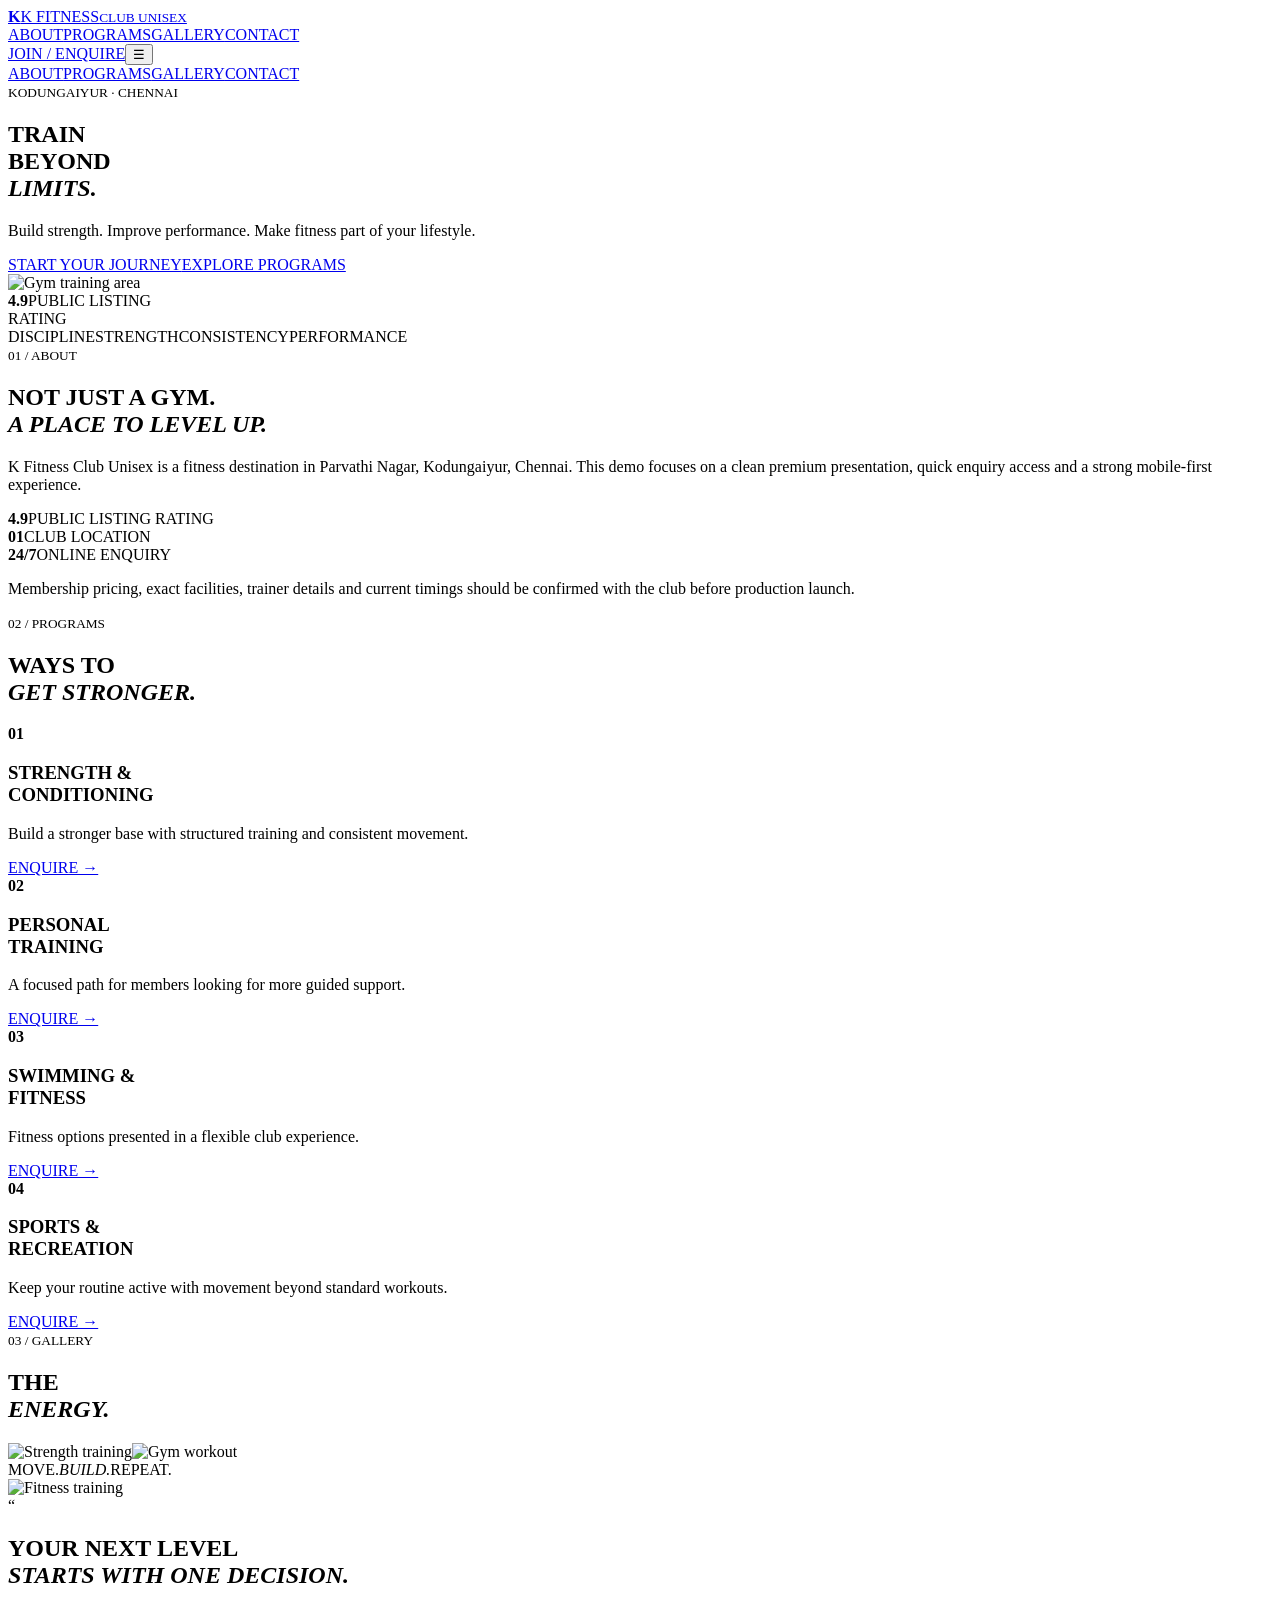
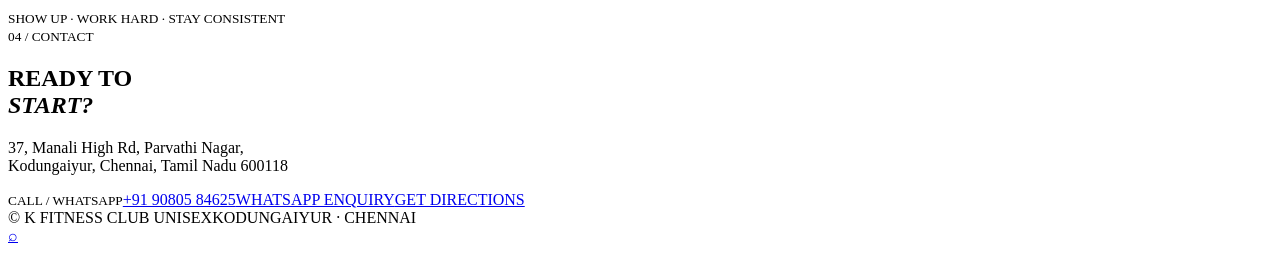
==== index.html @ fd94edb4 "Add K Fitness Club website homepage" ====
<!doctype html>
<html lang="en"><head>
<meta charset="utf-8"><meta name="viewport" content="width=device-width,initial-scale=1">
<meta name="description" content="K Fitness Club Unisex — premium fitness club in Kodungaiyur, Chennai">
<title>K Fitness Club Unisex | Kodungaiyur</title>
<link rel="preconnect" href="https://fonts.googleapis.com"><link rel="preconnect" href="https://fonts.gstatic.com" crossorigin>
<link href="https://fonts.googleapis.com/css2?family=Bebas+Neue&family=Inter:wght@400;500;600;700;800&display=swap" rel="stylesheet">
<link rel="stylesheet" href="styles.css"></head><body>
<header class="nav"><a class="brand" href="#home"><b>K</b><span>K FITNESS<small>CLUB UNISEX</small></span></a><nav><a href="#about">ABOUT</a><a href="#programs">PROGRAMS</a><a href="#gallery">GALLERY</a><a href="#contact">CONTACT</a></nav><a class="navcta" href="https://wa.me/919080584625?text=Hi%20K%20Fitness%20Club%2C%20I%27d%20like%20to%20know%20more.">JOIN / ENQUIRE</a><button class="menu" aria-label="Open menu">☰</button></header>
<div class="mobile"><a href="#about">ABOUT</a><a href="#programs">PROGRAMS</a><a href="#gallery">GALLERY</a><a href="#contact">CONTACT</a></div>
<main id="home"><section class="hero"><div class="copy"><small>KODUNGAIYUR · CHENNAI</small><h1>TRAIN<br>BEYOND<br><em>LIMITS.</em></h1><p>Build strength. Improve performance. Make fitness part of your lifestyle.</p><div class="actions"><a class="primary" href="https://wa.me/919080584625?text=Hi%20K%20Fitness%20Club%2C%20I%27d%20like%20to%20know%20more.">START YOUR JOURNEY</a><a class="outline" href="#programs">EXPLORE PROGRAMS</a></div></div><div class="heroimg"><img src="https://images.unsplash.com/photo-1534438327276-14e5300c3a48?auto=format&fit=crop&w=1200&q=85" alt="Gym training area"><div class="rating"><b>4.9</b><span>PUBLIC LISTING<br>RATING</span></div></div></section>
<div class="ticker"><span>DISCIPLINE</span><span>STRENGTH</span><span>CONSISTENCY</span><span>PERFORMANCE</span></div>
<section class="section about" id="about"><div><small>01 / ABOUT</small><h2>NOT JUST A GYM.<br><em>A PLACE TO LEVEL UP.</em></h2></div><div><p class="lead">K Fitness Club Unisex is a fitness destination in Parvathi Nagar, Kodungaiyur, Chennai. This demo focuses on a clean premium presentation, quick enquiry access and a strong mobile-first experience.</p><div class="stats"><div><b>4.9</b><span>PUBLIC LISTING RATING</span></div><div><b>01</b><span>CLUB LOCATION</span></div><div><b>24/7</b><span>ONLINE ENQUIRY</span></div></div><p class="note">Membership pricing, exact facilities, trainer details and current timings should be confirmed with the club before production launch.</p></div></section>
<section class="section dark" id="programs"><div class="top"><div><small>02 / PROGRAMS</small></div><h2>WAYS TO<br><em>GET STRONGER.</em></h2></div><div class="grid"><article><b>01</b><h3>STRENGTH &<br>CONDITIONING</h3><p>Build a stronger base with structured training and consistent movement.</p><a href="https://wa.me/919080584625?text=Hi%20K%20Fitness%20Club%2C%20I%27d%20like%20to%20know%20more.">ENQUIRE →</a></article><article><b>02</b><h3>PERSONAL<br>TRAINING</h3><p>A focused path for members looking for more guided support.</p><a href="https://wa.me/919080584625?text=Hi%20K%20Fitness%20Club%2C%20I%27d%20like%20to%20know%20more.">ENQUIRE →</a></article><article><b>03</b><h3>SWIMMING &<br>FITNESS</h3><p>Fitness options presented in a flexible club experience.</p><a href="https://wa.me/919080584625?text=Hi%20K%20Fitness%20Club%2C%20I%27d%20like%20to%20know%20more.">ENQUIRE →</a></article><article><b>04</b><h3>SPORTS &<br>RECREATION</h3><p>Keep your routine active with movement beyond standard workouts.</p><a href="https://wa.me/919080584625?text=Hi%20K%20Fitness%20Club%2C%20I%27d%20like%20to%20know%20more.">ENQUIRE →</a></article></div></section>
<section class="section" id="gallery"><div class="top"><div><small>03 / GALLERY</small></div><h2>THE<br><em>ENERGY.</em></h2></div><div class="gallery"><img class="tall" src="https://images.unsplash.com/photo-1581009146145-b5ef050c2e1e?auto=format&fit=crop&w=900&q=85" alt="Strength training"><img src="https://images.unsplash.com/photo-1538805060514-97d9cc17730c?auto=format&fit=crop&w=800&q=85" alt="Gym workout"><div><span>MOVE.</span><em>BUILD.</em><span>REPEAT.</span></div><img src="https://images.unsplash.com/photo-1583454110551-21f2fa2afe61?auto=format&fit=crop&w=800&q=85" alt="Fitness training"></div></section>
<section class="statement"><span>“</span><h2>YOUR NEXT LEVEL<br><em>STARTS WITH ONE DECISION.</em></h2><small>SHOW UP · WORK HARD · STAY CONSISTENT</small></section>
<section class="section contact" id="contact"><div><small>04 / CONTACT</small><h2>READY TO<br><em>START?</em></h2><p>37, Manali High Rd, Parvathi Nagar,<br>Kodungaiyur, Chennai, Tamil Nadu 600118</p></div><div class="card"><small>CALL / WHATSAPP</small><a class="phone" href="tel:+919080584625">+91 90805 84625</a><a class="primary" href="https://wa.me/919080584625?text=Hi%20K%20Fitness%20Club%2C%20I%27d%20like%20to%20know%20more.">WHATSAPP ENQUIRY</a><a class="outline" href="https://www.google.com/maps/search/?api=1&query=37%2C%20Manali%20High%20Rd%2C%20Parvathi%20Nagar%2C%20Kodungaiyur%2C%20Chennai%2C%20Tamil%20Nadu%20600118">GET DIRECTIONS</a></div></section></main>
<footer><span>© K FITNESS CLUB UNISEX</span><span>KODUNGAIYUR · CHENNAI</span></footer><a class="wa" href="https://wa.me/919080584625?text=Hi%20K%20Fitness%20Club%2C%20I%27d%20like%20to%20know%20more." aria-label="WhatsApp">⌕</a>
<script src="script.js"></script></body></html>
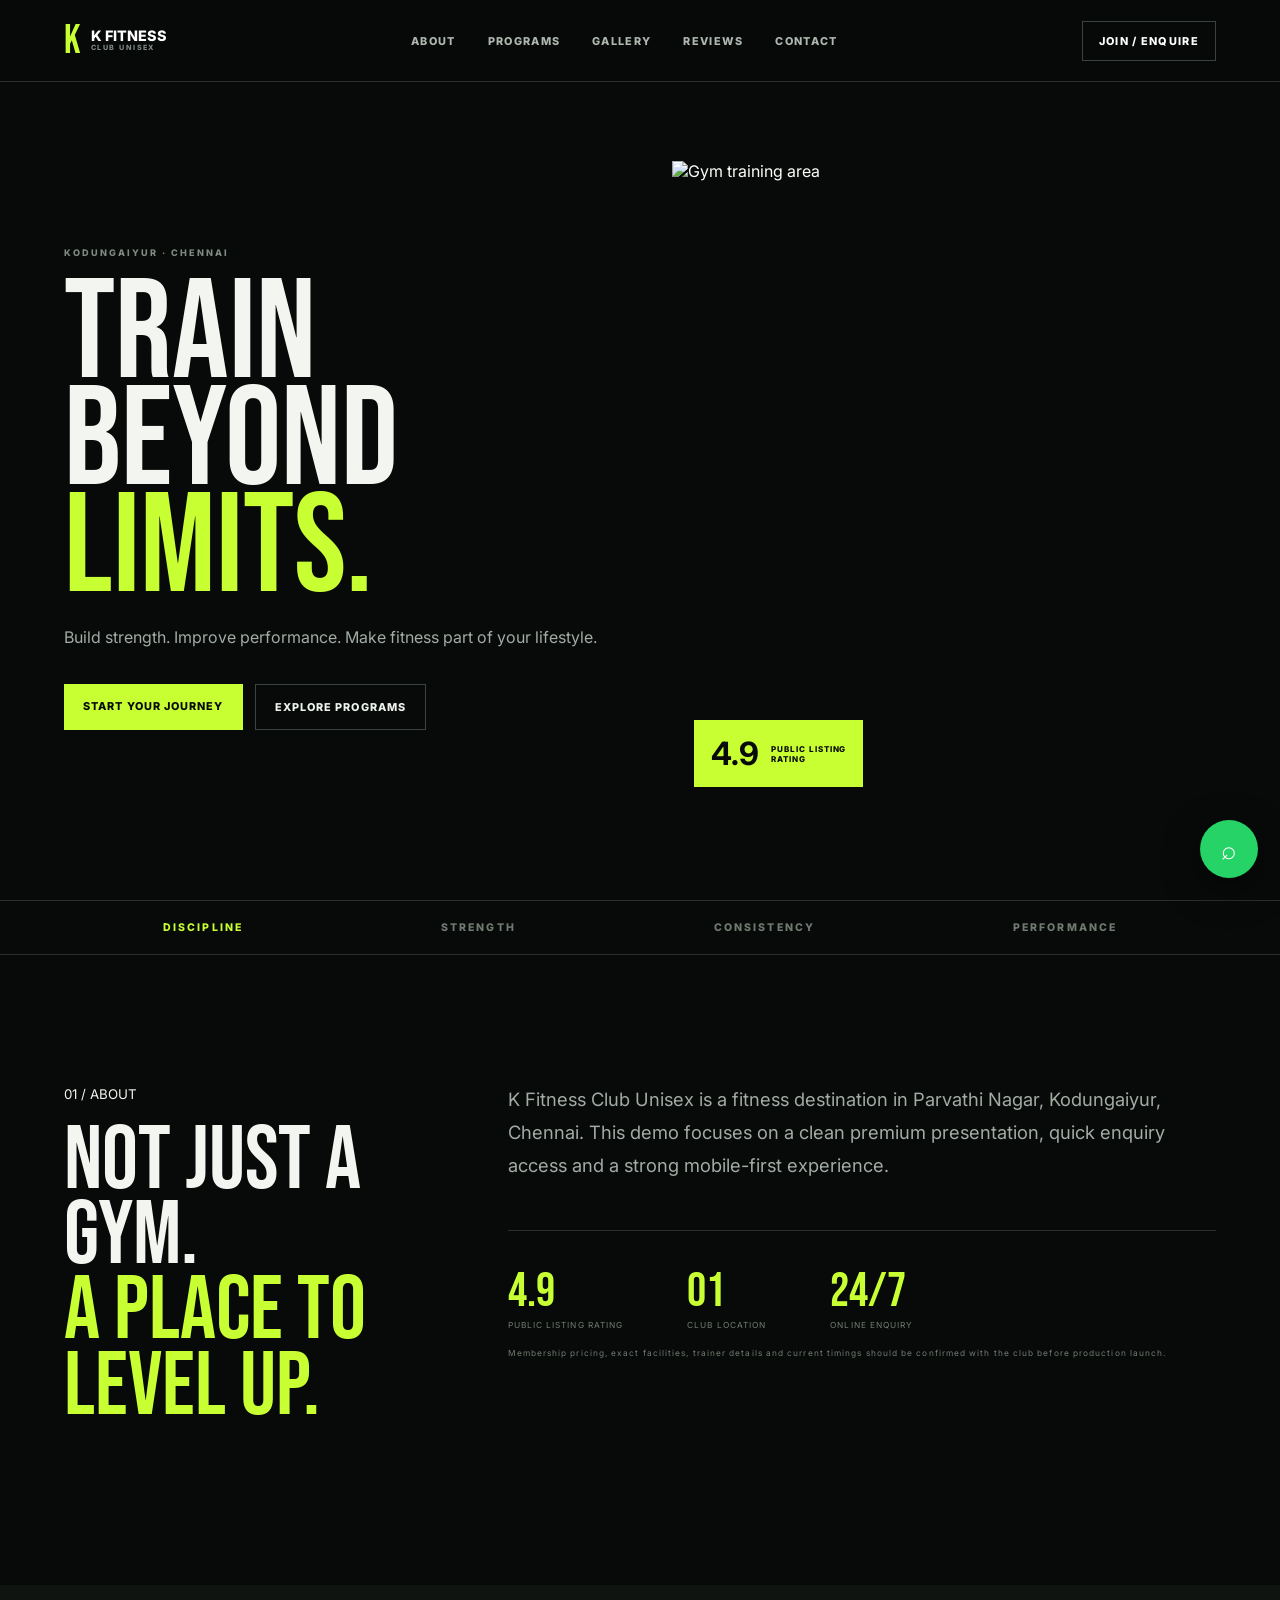
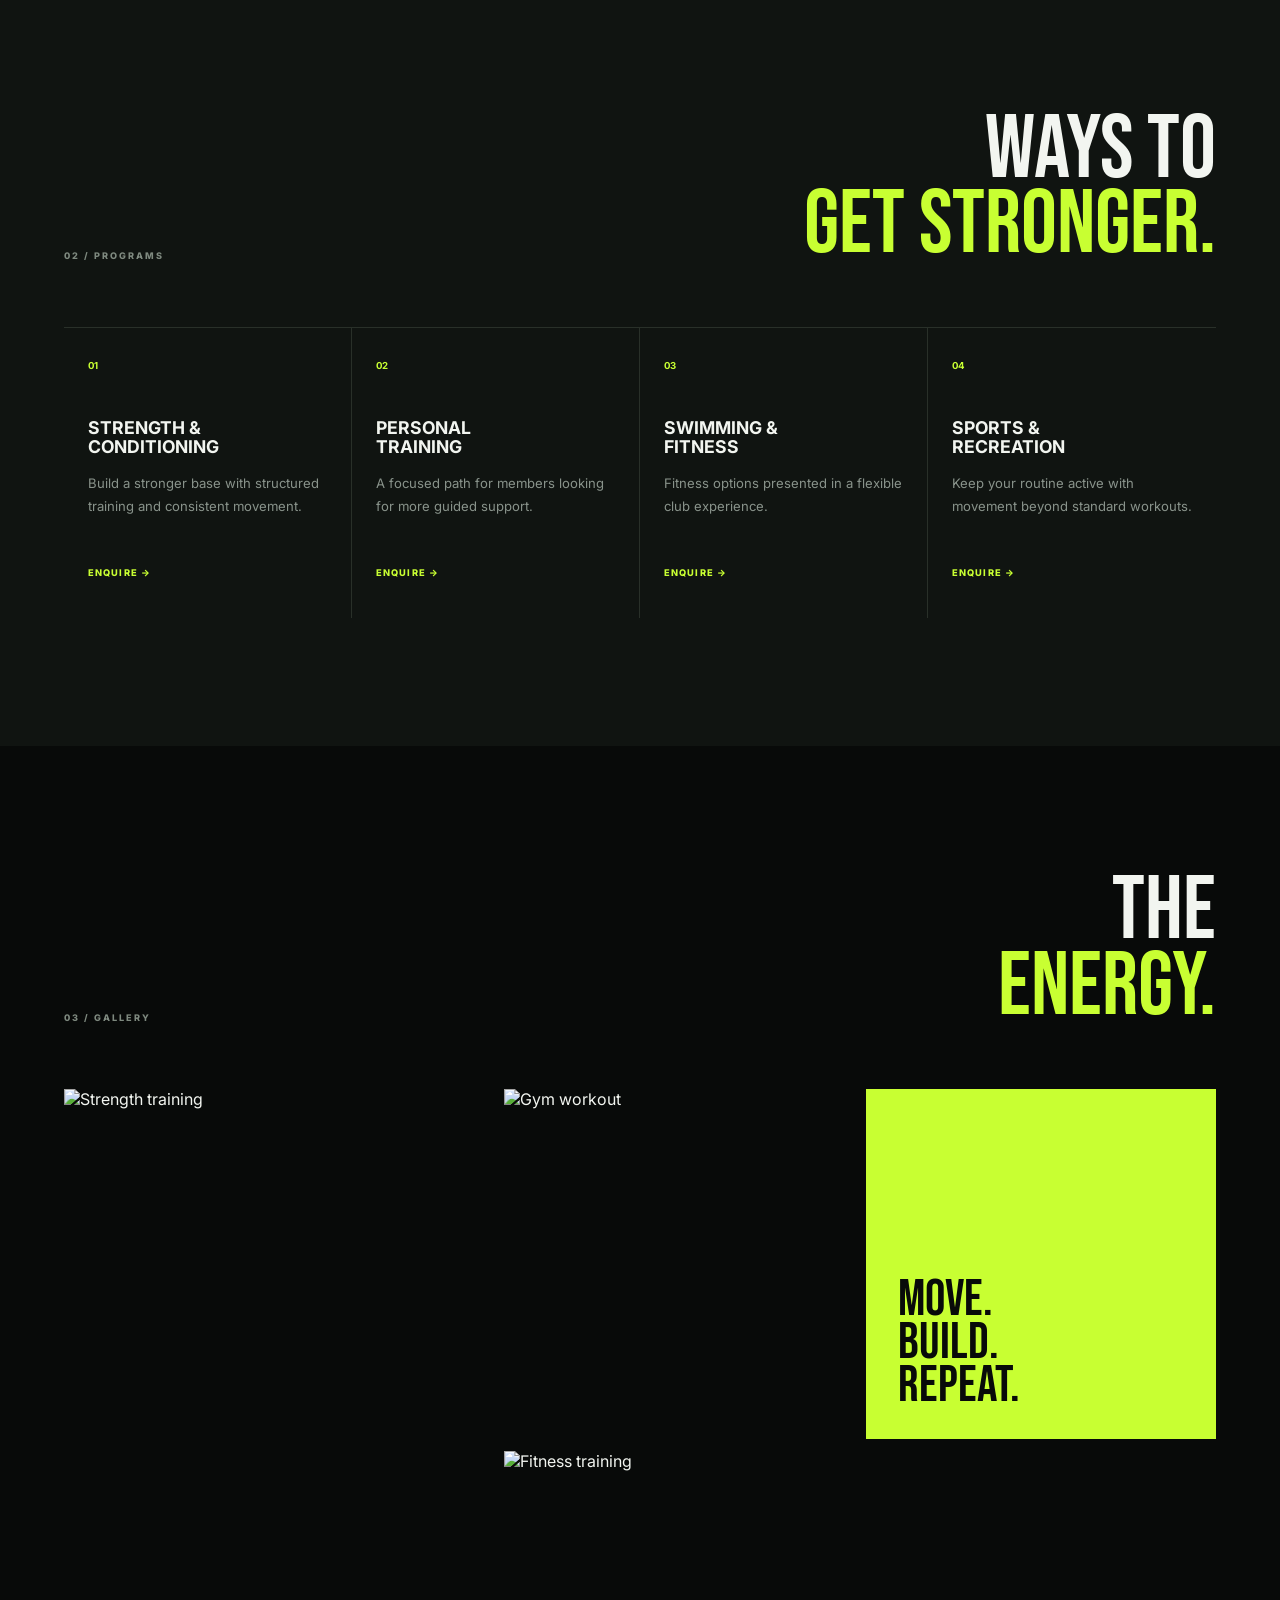
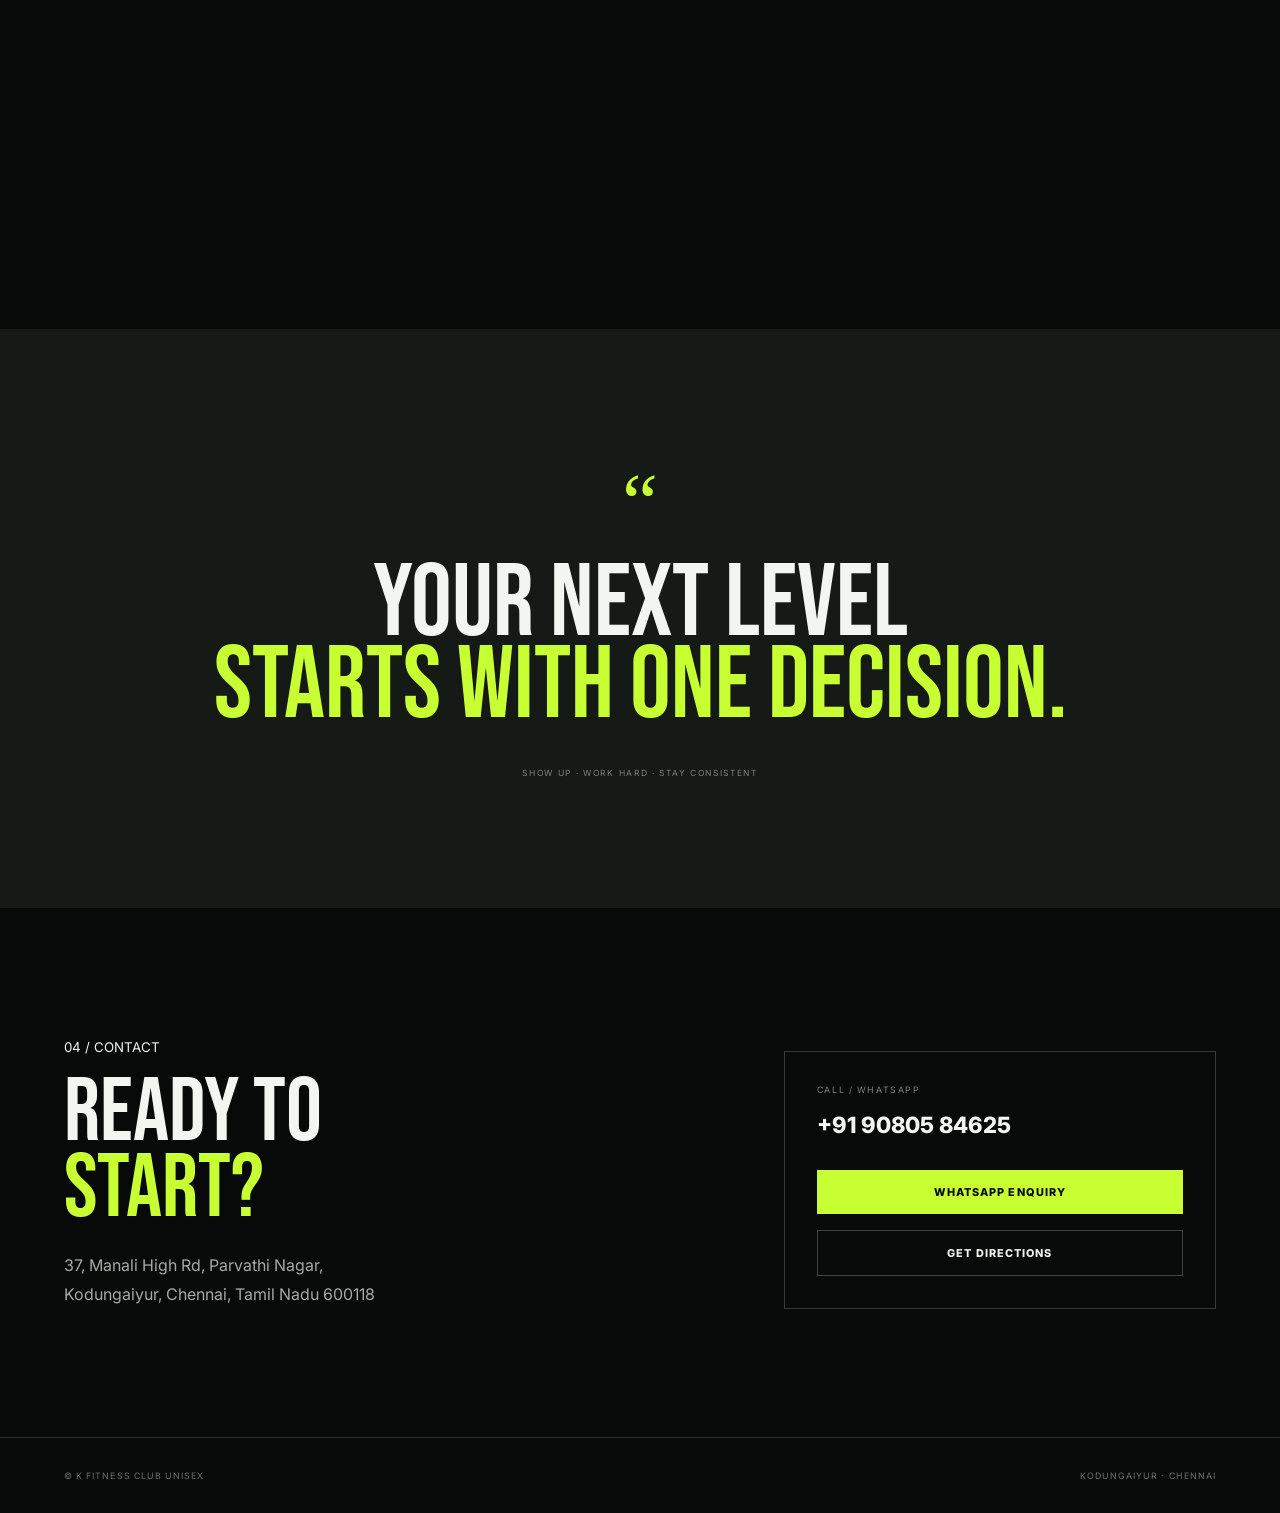
==== commit eebe57c6: "Add reviews navigation and review section hook" ====
--- a/index.html
+++ b/index.html
@@ -6,8 +6,8 @@
 <link rel="preconnect" href="https://fonts.googleapis.com"><link rel="preconnect" href="https://fonts.gstatic.com" crossorigin>
 <link href="https://fonts.googleapis.com/css2?family=Bebas+Neue&family=Inter:wght@400;500;600;700;800&display=swap" rel="stylesheet">
 <link rel="stylesheet" href="styles.css"></head><body>
-<header class="nav"><a class="brand" href="#home"><b>K</b><span>K FITNESS<small>CLUB UNISEX</small></span></a><nav><a href="#about">ABOUT</a><a href="#programs">PROGRAMS</a><a href="#gallery">GALLERY</a><a href="#contact">CONTACT</a></nav><a class="navcta" href="https://wa.me/919080584625?text=Hi%20K%20Fitness%20Club%2C%20I%27d%20like%20to%20know%20more.">JOIN / ENQUIRE</a><button class="menu" aria-label="Open menu">☰</button></header>
-<div class="mobile"><a href="#about">ABOUT</a><a href="#programs">PROGRAMS</a><a href="#gallery">GALLERY</a><a href="#contact">CONTACT</a></div>
+<header class="nav"><a class="brand" href="#home"><b>K</b><span>K FITNESS<small>CLUB UNISEX</small></span></a><nav><a href="#about">ABOUT</a><a href="#programs">PROGRAMS</a><a href="#gallery">GALLERY</a><a href="#reviews">REVIEWS</a><a href="#contact">CONTACT</a></nav><a class="navcta" href="https://wa.me/919080584625?text=Hi%20K%20Fitness%20Club%2C%20I%27d%20like%20to%20know%20more.">JOIN / ENQUIRE</a><button class="menu" aria-label="Open menu">☰</button></header>
+<div class="mobile"><a href="#about">ABOUT</a><a href="#programs">PROGRAMS</a><a href="#gallery">GALLERY</a><a href="#reviews">REVIEWS</a><a href="#contact">CONTACT</a></div>
 <main id="home"><section class="hero"><div class="copy"><small>KODUNGAIYUR · CHENNAI</small><h1>TRAIN<br>BEYOND<br><em>LIMITS.</em></h1><p>Build strength. Improve performance. Make fitness part of your lifestyle.</p><div class="actions"><a class="primary" href="https://wa.me/919080584625?text=Hi%20K%20Fitness%20Club%2C%20I%27d%20like%20to%20know%20more.">START YOUR JOURNEY</a><a class="outline" href="#programs">EXPLORE PROGRAMS</a></div></div><div class="heroimg"><img src="https://images.unsplash.com/photo-1534438327276-14e5300c3a48?auto=format&fit=crop&w=1200&q=85" alt="Gym training area"><div class="rating"><b>4.9</b><span>PUBLIC LISTING<br>RATING</span></div></div></section>
 <div class="ticker"><span>DISCIPLINE</span><span>STRENGTH</span><span>CONSISTENCY</span><span>PERFORMANCE</span></div>
 <section class="section about" id="about"><div><small>01 / ABOUT</small><h2>NOT JUST A GYM.<br><em>A PLACE TO LEVEL UP.</em></h2></div><div><p class="lead">K Fitness Club Unisex is a fitness destination in Parvathi Nagar, Kodungaiyur, Chennai. This demo focuses on a clean premium presentation, quick enquiry access and a strong mobile-first experience.</p><div class="stats"><div><b>4.9</b><span>PUBLIC LISTING RATING</span></div><div><b>01</b><span>CLUB LOCATION</span></div><div><b>24/7</b><span>ONLINE ENQUIRY</span></div></div><p class="note">Membership pricing, exact facilities, trainer details and current timings should be confirmed with the club before production launch.</p></div></section>
--- a/styles.css
+++ b/styles.css
@@ -0,0 +1 @@
+*{box-sizing:border-box;margin:0;padding:0}html{scroll-behavior:smooth}body{background:#080a09;color:#f2f5f0;font-family:Inter,sans-serif;overflow-x:hidden}.nav{height:82px;padding:0 5vw;display:flex;align-items:center;justify-content:space-between;border-bottom:1px solid #293029;position:fixed;inset:0 0 auto;z-index:10;background:#080a09dd;backdrop-filter:blur(18px)}.brand{display:flex;gap:10px;align-items:center;text-decoration:none;color:#fff;font-weight:800}.brand b{font:2.5rem/1 'Bebas Neue';color:#c8ff32}.brand span{font-size:.9rem;line-height:.8}.brand small{display:block;font-size:.45rem;letter-spacing:.2em;color:#7e887f;margin-top:4px}.nav nav{display:flex;gap:2rem}.nav nav a,.navcta{font-size:.68rem;font-weight:800;letter-spacing:.12em;text-decoration:none;color:#aeb7af}.nav nav a:hover{color:#c8ff32}.navcta{border:1px solid #3a433b;padding:12px 16px;color:#fff}.menu{display:none;background:none;border:0;color:#fff;font-size:1.5rem}.hero{min-height:100vh;padding:140px 5vw 70px;display:grid;grid-template-columns:1fr 1fr;gap:5vw;align-items:center}.copy small,.section>small,.top small{font-size:.57rem;letter-spacing:.22em;color:#7e897f;font-weight:800}.copy h1{font:clamp(5.5rem,11vw,11rem)/.76 'Bebas Neue';margin:1.3rem 0}.copy em,h2 em,.gallery em,.statement em{color:#c8ff32;font-style:normal}.copy p,.lead,.contact p{color:#a2aba4;line-height:1.8}.actions{display:flex;gap:12px;margin-top:2rem;flex-wrap:wrap}.primary,.outline{display:inline-flex;justify-content:center;padding:15px 19px;text-decoration:none;font-size:.68rem;font-weight:800;letter-spacing:.1em}.primary{background:#c8ff32;color:#080a09}.outline{border:1px solid #3b443d;color:#eef2ed}.heroimg{height:72vh;min-height:500px;position:relative;overflow:hidden}.heroimg img{width:100%;height:100%;object-fit:cover;filter:contrast(1.08) saturate(.75)}.rating{position:absolute;left:22px;bottom:22px;background:#c8ff32;color:#080a09;padding:14px 17px;display:flex;gap:12px;align-items:center}.rating b{font-size:2rem}.rating span{font-size:.5rem;font-weight:800;letter-spacing:.12em}.ticker{padding:20px 5vw;border-block:1px solid #293029;display:flex;justify-content:space-around;color:#707a71;font-size:.66rem;font-weight:800;letter-spacing:.2em}.ticker span:first-child{color:#c8ff32}.section{padding:10vw 5vw}.about{display:grid;grid-template-columns:.65fr 1.35fr;gap:8vw}.about h2,.top h2,.contact h2{font:clamp(4rem,7vw,7.5rem)/.84 'Bebas Neue';margin:1.3rem 0 2rem}.lead{font-size:1.15rem;max-width:760px}.stats{display:flex;gap:5vw;border-top:1px solid #293029;margin-top:3rem;padding-top:2rem}.stats div{display:flex;flex-direction:column}.stats b{font:3rem 'Bebas Neue';color:#c8ff32}.stats span,.note{font-size:.52rem;letter-spacing:.13em;color:#727c73}.note{line-height:1.7;margin-top:1rem}.dark{background:#101411}.top{display:flex;justify-content:space-between;align-items:end;margin-bottom:4rem}.top h2{text-align:right;margin:0}.grid{display:grid;grid-template-columns:repeat(4,1fr);border-top:1px solid #293029}.grid article{padding:2rem 1.5rem 2.5rem;border-right:1px solid #293029;min-height:290px;display:flex;flex-direction:column}.grid article:last-child{border:0}.grid article>b{color:#c8ff32;font-size:.6rem}.grid h3{font-size:1.1rem;line-height:1.05;margin:3rem 0 1rem}.grid p{font-size:.82rem;line-height:1.7;color:#89938b}.grid a{margin-top:auto;color:#c8ff32;text-decoration:none;font-size:.58rem;font-weight:800;letter-spacing:.12em}.gallery{margin-top:2.5rem;display:grid;grid-template-columns:1.1fr .9fr .9fr;gap:12px}.gallery img{width:100%;height:350px;object-fit:cover}.gallery .tall{height:550px;grid-row:span 2}.gallery div{background:#c8ff32;color:#080a09;min-height:188px;padding:2rem;font:3.2rem/.84 'Bebas Neue';display:flex;flex-direction:column;justify-content:end}.gallery div em{color:#080a09}.statement{padding:10vw 5vw;background:#151a16;text-align:center}.statement>span{font:5rem Georgia;color:#c8ff32}.statement h2{font:clamp(4rem,8vw,8rem)/.8 'Bebas Neue';margin:1rem 0 2rem}.statement small{font-size:.53rem;letter-spacing:.2em;color:#7a847b}.contact{display:grid;grid-template-columns:1fr .7fr;gap:8vw;align-items:end}.contact h2{margin:1.3rem 0 1.5rem}.card{border:1px solid #333b34;padding:2rem;display:flex;flex-direction:column;gap:1rem}.card small{font-size:.55rem;letter-spacing:.18em;color:#7b867d}.phone{font-size:1.4rem;font-weight:800;text-decoration:none;color:#f2f5f0}.card .primary{margin-top:1rem}.card a{width:100%}footer{border-top:1px solid #293029;padding:2rem 5vw;display:flex;justify-content:space-between;align-items:center;color:#69736a;font-size:.55rem;letter-spacing:.12em}.wa{position:fixed;right:22px;bottom:22px;width:58px;height:58px;border-radius:50%;display:grid;place-items:center;background:#25d366;color:#fff;text-decoration:none;font-size:1.6rem;z-index:20;box-shadow:0 12px 35px #0008}.mobile{display:none}@media(max-width:900px){.nav nav,.navcta{display:none}.menu{display:block}.hero{grid-template-columns:1fr;padding-top:125px}.heroimg{height:55vh}.about,.contact{grid-template-columns:1fr;gap:3rem}.grid{grid-template-columns:1fr 1fr}.grid article{border-bottom:1px solid #293029}.gallery{grid-template-columns:1fr 1fr}.gallery .tall{height:350px;grid-row:auto}.gallery div{grid-column:span 2}.mobile{position:fixed;inset:82px 0 0;background:#080a09;z-index:9;padding:35px 5vw;display:flex;flex-direction:column;gap:1.5rem;transform:translateX(100%);transition:.3s}.mobile.open{transform:none}.mobile a{font:3.5rem 'Bebas Neue';text-decoration:none;color:#fff}}@media(max-width:560px){.nav{height:72px}.hero{padding:105px 5vw 65px;display:block}.copy h1{font-size:5.5rem}.heroimg{margin-top:2.5rem;height:58vh}.actions a{width:100%}.ticker{justify-content:flex-start;gap:15px;overflow:hidden;white-space:nowrap}.ticker span:nth-of-type(n+3){display:none}.section{padding:18vw 5vw}.about h2,.top h2,.contact h2{font-size:4.2rem}.top{display:block}.top h2{text-align:left;margin-top:1rem}.stats{gap:1.5rem}.stats b{font-size:2.4rem}.grid{grid-template-columns:1fr}.grid article{border-right:0}.gallery{grid-template-columns:1fr}.gallery img,.gallery .tall{height:320px}.gallery div{grid-column:auto;min-height:220px}.statement h2{font-size:4.5rem}footer{flex-direction:column;gap:1rem;align-items:flex-start}.wa{right:16px;bottom:16px;width:54px;height:54px}}
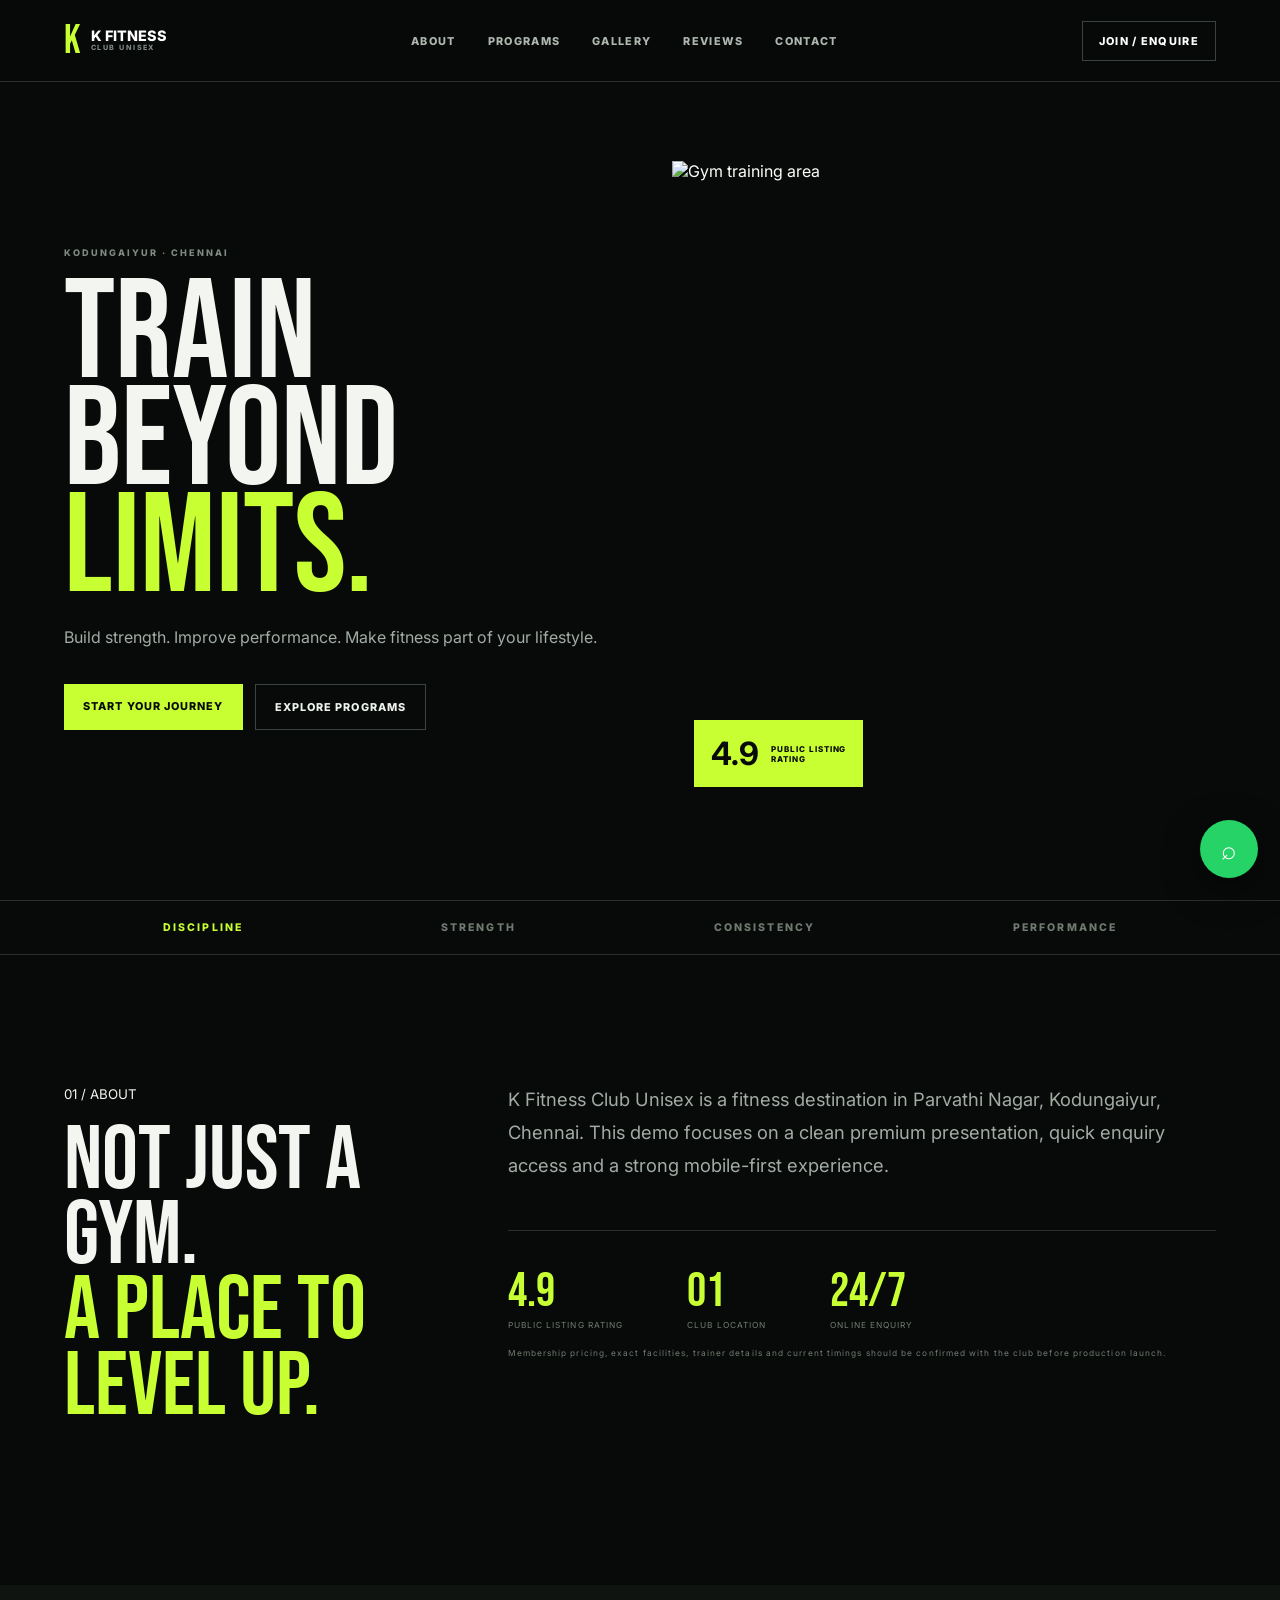
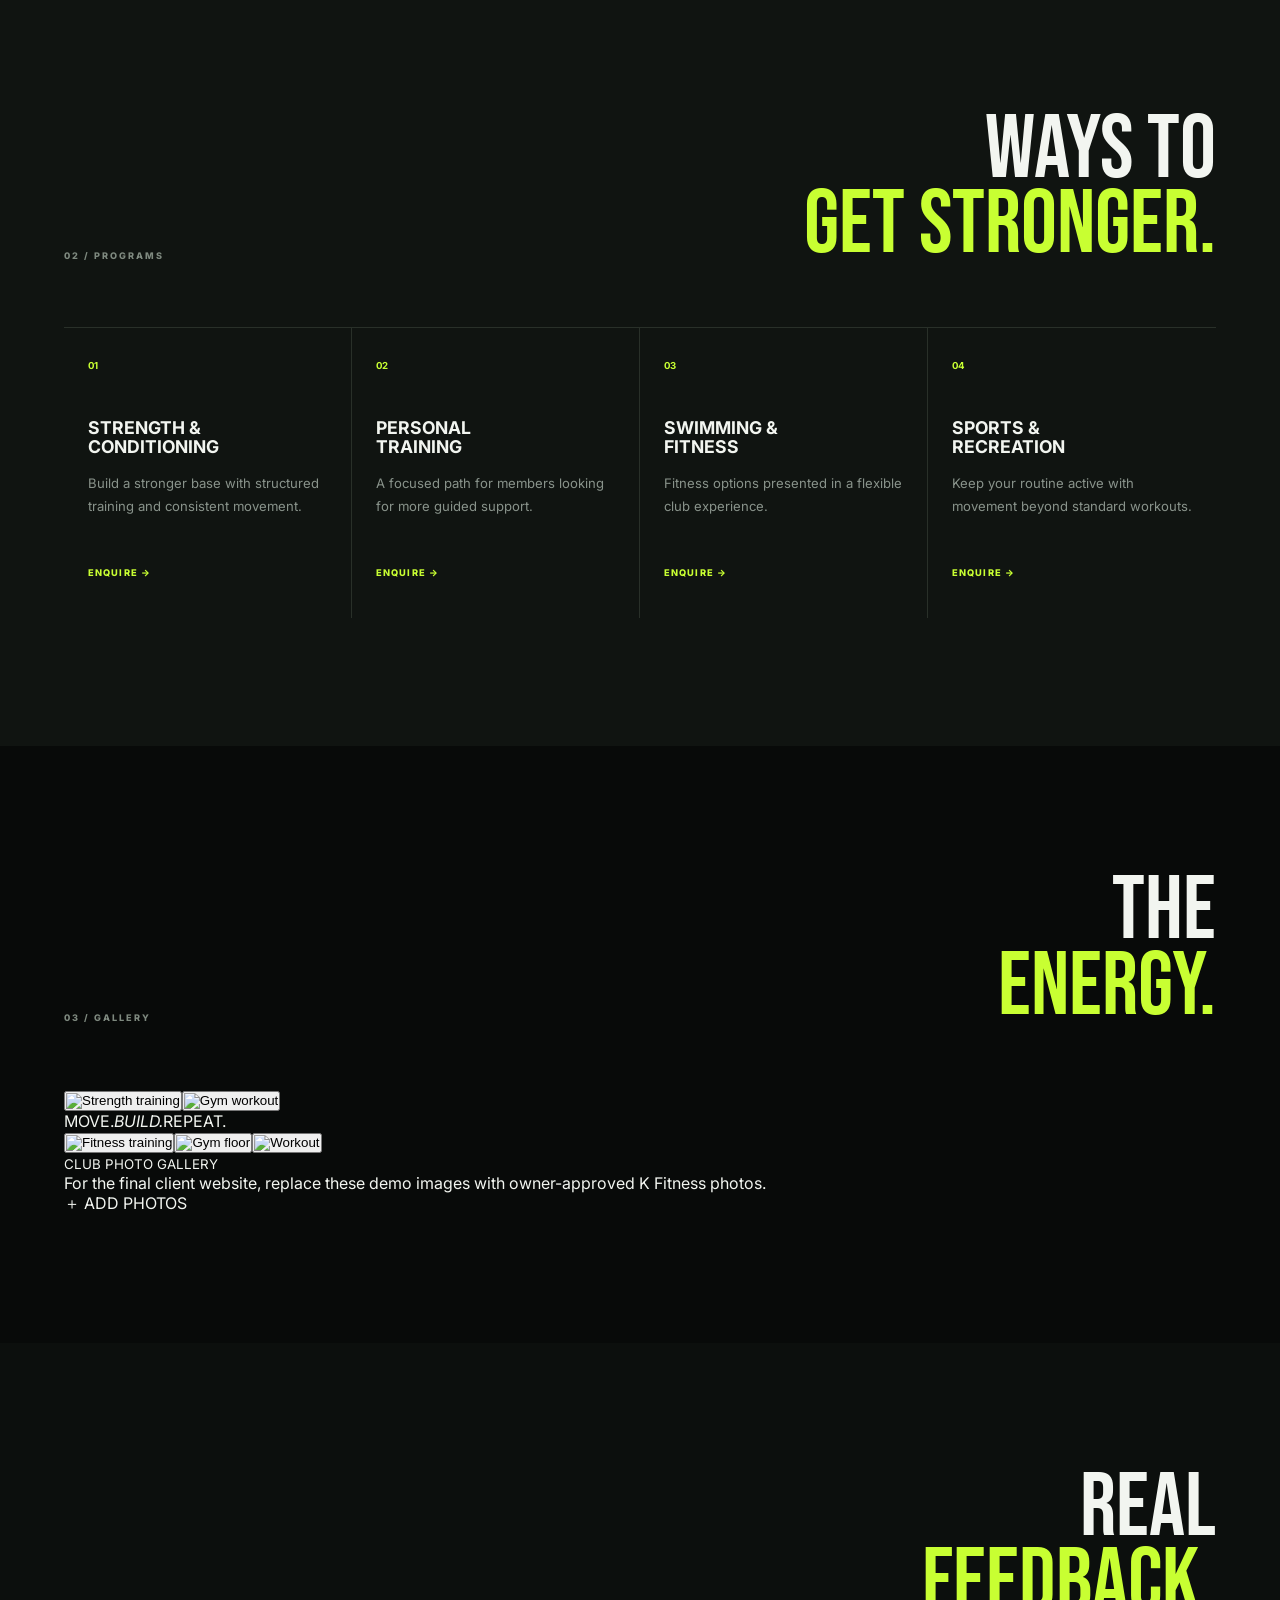
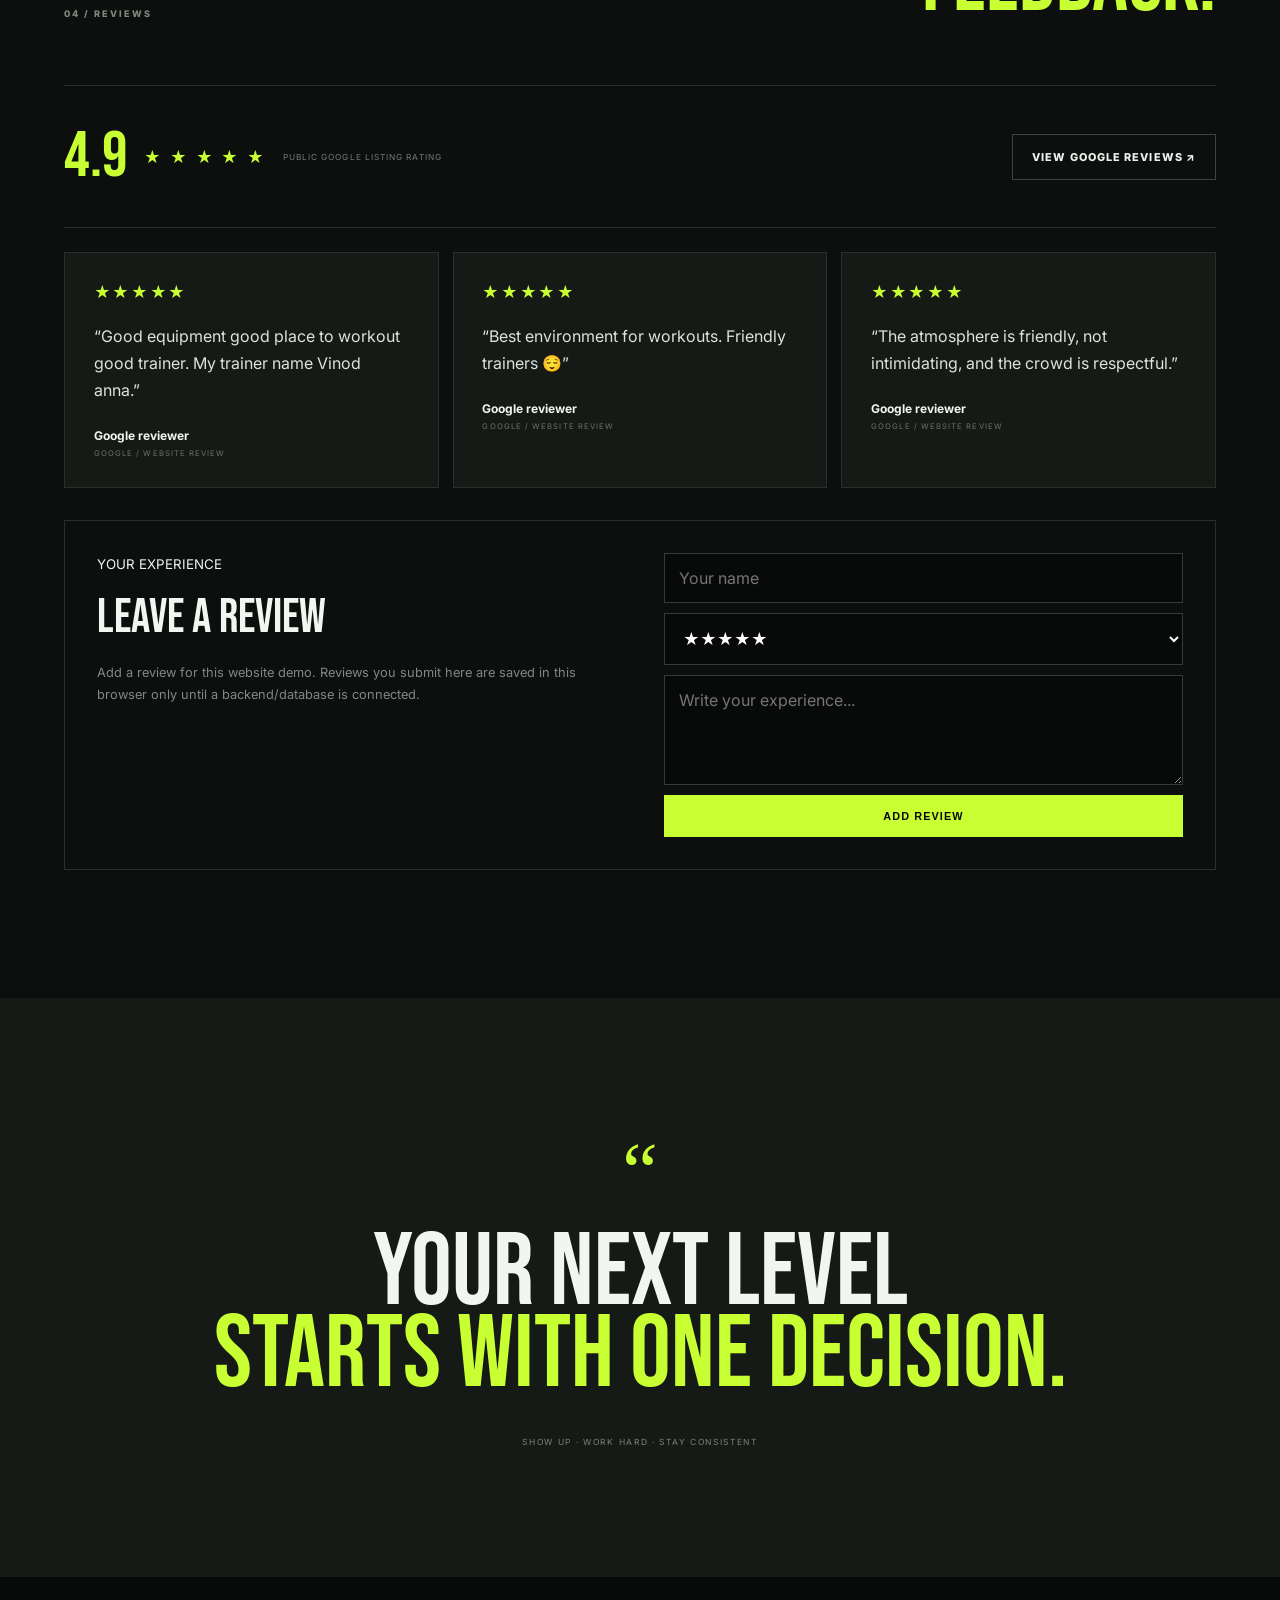
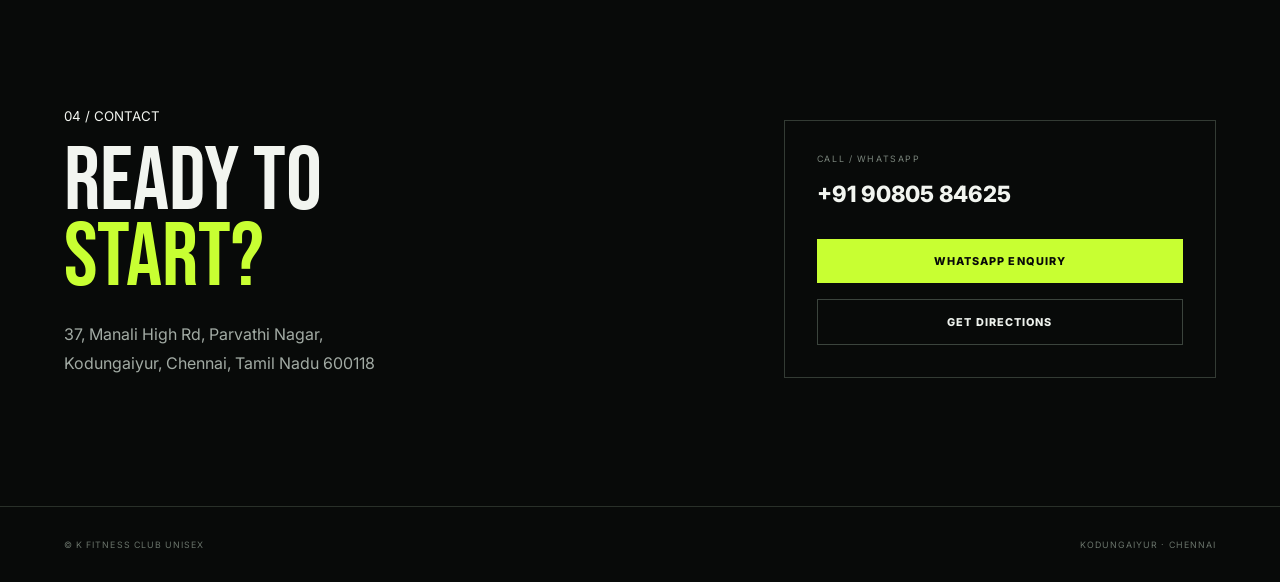
==== commit fd2b7d32: "Upgrade gallery with lightbox and photo upload area" ====
--- a/index.html
+++ b/index.html
@@ -12,7 +12,7 @@
 <div class="ticker"><span>DISCIPLINE</span><span>STRENGTH</span><span>CONSISTENCY</span><span>PERFORMANCE</span></div>
 <section class="section about" id="about"><div><small>01 / ABOUT</small><h2>NOT JUST A GYM.<br><em>A PLACE TO LEVEL UP.</em></h2></div><div><p class="lead">K Fitness Club Unisex is a fitness destination in Parvathi Nagar, Kodungaiyur, Chennai. This demo focuses on a clean premium presentation, quick enquiry access and a strong mobile-first experience.</p><div class="stats"><div><b>4.9</b><span>PUBLIC LISTING RATING</span></div><div><b>01</b><span>CLUB LOCATION</span></div><div><b>24/7</b><span>ONLINE ENQUIRY</span></div></div><p class="note">Membership pricing, exact facilities, trainer details and current timings should be confirmed with the club before production launch.</p></div></section>
 <section class="section dark" id="programs"><div class="top"><div><small>02 / PROGRAMS</small></div><h2>WAYS TO<br><em>GET STRONGER.</em></h2></div><div class="grid"><article><b>01</b><h3>STRENGTH &<br>CONDITIONING</h3><p>Build a stronger base with structured training and consistent movement.</p><a href="https://wa.me/919080584625?text=Hi%20K%20Fitness%20Club%2C%20I%27d%20like%20to%20know%20more.">ENQUIRE →</a></article><article><b>02</b><h3>PERSONAL<br>TRAINING</h3><p>A focused path for members looking for more guided support.</p><a href="https://wa.me/919080584625?text=Hi%20K%20Fitness%20Club%2C%20I%27d%20like%20to%20know%20more.">ENQUIRE →</a></article><article><b>03</b><h3>SWIMMING &<br>FITNESS</h3><p>Fitness options presented in a flexible club experience.</p><a href="https://wa.me/919080584625?text=Hi%20K%20Fitness%20Club%2C%20I%27d%20like%20to%20know%20more.">ENQUIRE →</a></article><article><b>04</b><h3>SPORTS &<br>RECREATION</h3><p>Keep your routine active with movement beyond standard workouts.</p><a href="https://wa.me/919080584625?text=Hi%20K%20Fitness%20Club%2C%20I%27d%20like%20to%20know%20more.">ENQUIRE →</a></article></div></section>
-<section class="section" id="gallery"><div class="top"><div><small>03 / GALLERY</small></div><h2>THE<br><em>ENERGY.</em></h2></div><div class="gallery"><img class="tall" src="https://images.unsplash.com/photo-1581009146145-b5ef050c2e1e?auto=format&fit=crop&w=900&q=85" alt="Strength training"><img src="https://images.unsplash.com/photo-1538805060514-97d9cc17730c?auto=format&fit=crop&w=800&q=85" alt="Gym workout"><div><span>MOVE.</span><em>BUILD.</em><span>REPEAT.</span></div><img src="https://images.unsplash.com/photo-1583454110551-21f2fa2afe61?auto=format&fit=crop&w=800&q=85" alt="Fitness training"></div></section>
+<section class="section" id="gallery"><div class="top"><div><small>03 / GALLERY</small></div><h2>THE<br><em>ENERGY.</em></h2></div><div class="gallery-grid"><button class="photo"><img src="https://images.unsplash.com/photo-1581009146145-b5ef050c2e1e?auto=format&fit=crop&w=900&q=85" alt="Strength training"></button><button class="photo"><img src="https://images.unsplash.com/photo-1538805060514-97d9cc17730c?auto=format&fit=crop&w=800&q=85" alt="Gym workout"></button><div class="gallery-statement"><span>MOVE.</span><em>BUILD.</em><span>REPEAT.</span></div><button class="photo"><img src="https://images.unsplash.com/photo-1583454110551-21f2fa2afe61?auto=format&fit=crop&w=800&q=85" alt="Fitness training"></button><button class="photo"><img src="https://images.unsplash.com/photo-1534438327276-14e5300c3a48?auto=format&fit=crop&w=800&q=85" alt="Gym floor"></button><button class="photo"><img src="https://images.unsplash.com/photo-1599058917212-d750089bc07e?auto=format&fit=crop&w=800&q=85" alt="Workout"></button></div><div class="gallery-tools"><div><small>CLUB PHOTO GALLERY</small><p>For the final client website, replace these demo images with owner-approved K Fitness photos.</p></div><label class="upload-btn">＋ ADD PHOTOS<input id="photoInput" type="file" accept="image/*" multiple hidden></label></div><div id="uploadedGallery" class="uploaded-gallery"></div></section>
 <section class="statement"><span>“</span><h2>YOUR NEXT LEVEL<br><em>STARTS WITH ONE DECISION.</em></h2><small>SHOW UP · WORK HARD · STAY CONSISTENT</small></section>
 <section class="section contact" id="contact"><div><small>04 / CONTACT</small><h2>READY TO<br><em>START?</em></h2><p>37, Manali High Rd, Parvathi Nagar,<br>Kodungaiyur, Chennai, Tamil Nadu 600118</p></div><div class="card"><small>CALL / WHATSAPP</small><a class="phone" href="tel:+919080584625">+91 90805 84625</a><a class="primary" href="https://wa.me/919080584625?text=Hi%20K%20Fitness%20Club%2C%20I%27d%20like%20to%20know%20more.">WHATSAPP ENQUIRY</a><a class="outline" href="https://www.google.com/maps/search/?api=1&query=37%2C%20Manali%20High%20Rd%2C%20Parvathi%20Nagar%2C%20Kodungaiyur%2C%20Chennai%2C%20Tamil%20Nadu%20600118">GET DIRECTIONS</a></div></section></main>
 <footer><span>© K FITNESS CLUB UNISEX</span><span>KODUNGAIYUR · CHENNAI</span></footer><a class="wa" href="https://wa.me/919080584625?text=Hi%20K%20Fitness%20Club%2C%20I%27d%20like%20to%20know%20more." aria-label="WhatsApp">⌕</a>
--- a/styles.css
+++ b/styles.css
@@ -1 +1 @@
-*{box-sizing:border-box;margin:0;padding:0}html{scroll-behavior:smooth}body{background:#080a09;color:#f2f5f0;font-family:Inter,sans-serif;overflow-x:hidden}.nav{height:82px;padding:0 5vw;display:flex;align-items:center;justify-content:space-between;border-bottom:1px solid #293029;position:fixed;inset:0 0 auto;z-index:10;background:#080a09dd;backdrop-filter:blur(18px)}.brand{display:flex;gap:10px;align-items:center;text-decoration:none;color:#fff;font-weight:800}.brand b{font:2.5rem/1 'Bebas Neue';color:#c8ff32}.brand span{font-size:.9rem;line-height:.8}.brand small{display:block;font-size:.45rem;letter-spacing:.2em;color:#7e887f;margin-top:4px}.nav nav{display:flex;gap:2rem}.nav nav a,.navcta{font-size:.68rem;font-weight:800;letter-spacing:.12em;text-decoration:none;color:#aeb7af}.nav nav a:hover{color:#c8ff32}.navcta{border:1px solid #3a433b;padding:12px 16px;color:#fff}.menu{display:none;background:none;border:0;color:#fff;font-size:1.5rem}.hero{min-height:100vh;padding:140px 5vw 70px;display:grid;grid-template-columns:1fr 1fr;gap:5vw;align-items:center}.copy small,.section>small,.top small{font-size:.57rem;letter-spacing:.22em;color:#7e897f;font-weight:800}.copy h1{font:clamp(5.5rem,11vw,11rem)/.76 'Bebas Neue';margin:1.3rem 0}.copy em,h2 em,.gallery em,.statement em{color:#c8ff32;font-style:normal}.copy p,.lead,.contact p{color:#a2aba4;line-height:1.8}.actions{display:flex;gap:12px;margin-top:2rem;flex-wrap:wrap}.primary,.outline{display:inline-flex;justify-content:center;padding:15px 19px;text-decoration:none;font-size:.68rem;font-weight:800;letter-spacing:.1em}.primary{background:#c8ff32;color:#080a09}.outline{border:1px solid #3b443d;color:#eef2ed}.heroimg{height:72vh;min-height:500px;position:relative;overflow:hidden}.heroimg img{width:100%;height:100%;object-fit:cover;filter:contrast(1.08) saturate(.75)}.rating{position:absolute;left:22px;bottom:22px;background:#c8ff32;color:#080a09;padding:14px 17px;display:flex;gap:12px;align-items:center}.rating b{font-size:2rem}.rating span{font-size:.5rem;font-weight:800;letter-spacing:.12em}.ticker{padding:20px 5vw;border-block:1px solid #293029;display:flex;justify-content:space-around;color:#707a71;font-size:.66rem;font-weight:800;letter-spacing:.2em}.ticker span:first-child{color:#c8ff32}.section{padding:10vw 5vw}.about{display:grid;grid-template-columns:.65fr 1.35fr;gap:8vw}.about h2,.top h2,.contact h2{font:clamp(4rem,7vw,7.5rem)/.84 'Bebas Neue';margin:1.3rem 0 2rem}.lead{font-size:1.15rem;max-width:760px}.stats{display:flex;gap:5vw;border-top:1px solid #293029;margin-top:3rem;padding-top:2rem}.stats div{display:flex;flex-direction:column}.stats b{font:3rem 'Bebas Neue';color:#c8ff32}.stats span,.note{font-size:.52rem;letter-spacing:.13em;color:#727c73}.note{line-height:1.7;margin-top:1rem}.dark{background:#101411}.top{display:flex;justify-content:space-between;align-items:end;margin-bottom:4rem}.top h2{text-align:right;margin:0}.grid{display:grid;grid-template-columns:repeat(4,1fr);border-top:1px solid #293029}.grid article{padding:2rem 1.5rem 2.5rem;border-right:1px solid #293029;min-height:290px;display:flex;flex-direction:column}.grid article:last-child{border:0}.grid article>b{color:#c8ff32;font-size:.6rem}.grid h3{font-size:1.1rem;line-height:1.05;margin:3rem 0 1rem}.grid p{font-size:.82rem;line-height:1.7;color:#89938b}.grid a{margin-top:auto;color:#c8ff32;text-decoration:none;font-size:.58rem;font-weight:800;letter-spacing:.12em}.gallery{margin-top:2.5rem;display:grid;grid-template-columns:1.1fr .9fr .9fr;gap:12px}.gallery img{width:100%;height:350px;object-fit:cover}.gallery .tall{height:550px;grid-row:span 2}.gallery div{background:#c8ff32;color:#080a09;min-height:188px;padding:2rem;font:3.2rem/.84 'Bebas Neue';display:flex;flex-direction:column;justify-content:end}.gallery div em{color:#080a09}.statement{padding:10vw 5vw;background:#151a16;text-align:center}.statement>span{font:5rem Georgia;color:#c8ff32}.statement h2{font:clamp(4rem,8vw,8rem)/.8 'Bebas Neue';margin:1rem 0 2rem}.statement small{font-size:.53rem;letter-spacing:.2em;color:#7a847b}.contact{display:grid;grid-template-columns:1fr .7fr;gap:8vw;align-items:end}.contact h2{margin:1.3rem 0 1.5rem}.card{border:1px solid #333b34;padding:2rem;display:flex;flex-direction:column;gap:1rem}.card small{font-size:.55rem;letter-spacing:.18em;color:#7b867d}.phone{font-size:1.4rem;font-weight:800;text-decoration:none;color:#f2f5f0}.card .primary{margin-top:1rem}.card a{width:100%}footer{border-top:1px solid #293029;padding:2rem 5vw;display:flex;justify-content:space-between;align-items:center;color:#69736a;font-size:.55rem;letter-spacing:.12em}.wa{position:fixed;right:22px;bottom:22px;width:58px;height:58px;border-radius:50%;display:grid;place-items:center;background:#25d366;color:#fff;text-decoration:none;font-size:1.6rem;z-index:20;box-shadow:0 12px 35px #0008}.mobile{display:none}@media(max-width:900px){.nav nav,.navcta{display:none}.menu{display:block}.hero{grid-template-columns:1fr;padding-top:125px}.heroimg{height:55vh}.about,.contact{grid-template-columns:1fr;gap:3rem}.grid{grid-template-columns:1fr 1fr}.grid article{border-bottom:1px solid #293029}.gallery{grid-template-columns:1fr 1fr}.gallery .tall{height:350px;grid-row:auto}.gallery div{grid-column:span 2}.mobile{position:fixed;inset:82px 0 0;background:#080a09;z-index:9;padding:35px 5vw;display:flex;flex-direction:column;gap:1.5rem;transform:translateX(100%);transition:.3s}.mobile.open{transform:none}.mobile a{font:3.5rem 'Bebas Neue';text-decoration:none;color:#fff}}@media(max-width:560px){.nav{height:72px}.hero{padding:105px 5vw 65px;display:block}.copy h1{font-size:5.5rem}.heroimg{margin-top:2.5rem;height:58vh}.actions a{width:100%}.ticker{justify-content:flex-start;gap:15px;overflow:hidden;white-space:nowrap}.ticker span:nth-of-type(n+3){display:none}.section{padding:18vw 5vw}.about h2,.top h2,.contact h2{font-size:4.2rem}.top{display:block}.top h2{text-align:left;margin-top:1rem}.stats{gap:1.5rem}.stats b{font-size:2.4rem}.grid{grid-template-columns:1fr}.grid article{border-right:0}.gallery{grid-template-columns:1fr}.gallery img,.gallery .tall{height:320px}.gallery div{grid-column:auto;min-height:220px}.statement h2{font-size:4.5rem}footer{flex-direction:column;gap:1rem;align-items:flex-start}.wa{right:16px;bottom:16px;width:54px;height:54px}}+*{box-sizing:border-box;margin:0;padding:0}html{scroll-behavior:smooth}body{background:#080a09;color:#f2f5f0;font-family:Inter,sans-serif;overflow-x:hidden}.nav{height:82px;padding:0 5vw;display:flex;align-items:center;justify-content:space-between;border-bottom:1px solid #293029;position:fixed;inset:0 0 auto;z-index:10;background:#080a09dd;backdrop-filter:blur(18px)}.brand{display:flex;gap:10px;align-items:center;text-decoration:none;color:#fff;font-weight:800}.brand b{font:2.5rem/1 'Bebas Neue';color:#c8ff32}.brand span{font-size:.9rem;line-height:.8}.brand small{display:block;font-size:.45rem;letter-spacing:.2em;color:#7e887f;margin-top:4px}.nav nav{display:flex;gap:2rem}.nav nav a,.navcta{font-size:.68rem;font-weight:800;letter-spacing:.12em;text-decoration:none;color:#aeb7af}.nav nav a:hover{color:#c8ff32}.navcta{border:1px solid #3a433b;padding:12px 16px;color:#fff}.menu{display:none;background:none;border:0;color:#fff;font-size:1.5rem}.hero{min-height:100vh;padding:140px 5vw 70px;display:grid;grid-template-columns:1fr 1fr;gap:5vw;align-items:center}.copy small,.section>small,.top small{font-size:.57rem;letter-spacing:.22em;color:#7e897f;font-weight:800}.copy h1{font:clamp(5.5rem,11vw,11rem)/.76 'Bebas Neue';margin:1.3rem 0}.copy em,h2 em,.gallery em,.statement em{color:#c8ff32;font-style:normal}.copy p,.lead,.contact p{color:#a2aba4;line-height:1.8}.actions{display:flex;gap:12px;margin-top:2rem;flex-wrap:wrap}.primary,.outline{display:inline-flex;justify-content:center;padding:15px 19px;text-decoration:none;font-size:.68rem;font-weight:800;letter-spacing:.1em}.primary{background:#c8ff32;color:#080a09}.outline{border:1px solid #3b443d;color:#eef2ed}.heroimg{height:72vh;min-height:500px;position:relative;overflow:hidden}.heroimg img{width:100%;height:100%;object-fit:cover;filter:contrast(1.08) saturate(.75)}.rating{position:absolute;left:22px;bottom:22px;background:#c8ff32;color:#080a09;padding:14px 17px;display:flex;gap:12px;align-items:center}.rating b{font-size:2rem}.rating span{font-size:.5rem;font-weight:800;letter-spacing:.12em}.ticker{padding:20px 5vw;border-block:1px solid #293029;display:flex;justify-content:space-around;color:#707a71;font-size:.66rem;font-weight:800;letter-spacing:.2em}.ticker span:first-child{color:#c8ff32}.section{padding:10vw 5vw}.about{display:grid;grid-template-columns:.65fr 1.35fr;gap:8vw}.about h2,.top h2,.contact h2{font:clamp(4rem,7vw,7.5rem)/.84 'Bebas Neue';margin:1.3rem 0 2rem}.lead{font-size:1.15rem;max-width:760px}.stats{display:flex;gap:5vw;border-top:1px solid #293029;margin-top:3rem;padding-top:2rem}.stats div{display:flex;flex-direction:column}.stats b{font:3rem 'Bebas Neue';color:#c8ff32}.stats span,.note{font-size:.52rem;letter-spacing:.13em;color:#727c73}.note{line-height:1.7;margin-top:1rem}.dark{background:#101411}.top{display:flex;justify-content:space-between;align-items:end;margin-bottom:4rem}.top h2{text-align:right;margin:0}.grid{display:grid;grid-template-columns:repeat(4,1fr);border-top:1px solid #293029}.grid article{padding:2rem 1.5rem 2.5rem;border-right:1px solid #293029;min-height:290px;display:flex;flex-direction:column}.grid article:last-child{border:0}.grid article>b{color:#c8ff32;font-size:.6rem}.grid h3{font-size:1.1rem;line-height:1.05;margin:3rem 0 1rem}.grid p{font-size:.82rem;line-height:1.7;color:#89938b}.grid a{margin-top:auto;color:#c8ff32;text-decoration:none;font-size:.58rem;font-weight:800;letter-spacing:.12em}.gallery{margin-top:2.5rem;display:grid;grid-template-columns:1.1fr .9fr .9fr;gap:12px}.gallery img{width:100%;height:350px;object-fit:cover}.gallery .tall{height:550px;grid-row:span 2}.gallery div{background:#c8ff32;color:#080a09;min-height:188px;padding:2rem;font:3.2rem/.84 'Bebas Neue';display:flex;flex-direction:column;justify-content:end}.gallery div em{color:#080a09}.statement{padding:10vw 5vw;background:#151a16;text-align:center}.statement>span{font:5rem Georgia;color:#c8ff32}.statement h2{font:clamp(4rem,8vw,8rem)/.8 'Bebas Neue';margin:1rem 0 2rem}.statement small{font-size:.53rem;letter-spacing:.2em;color:#7a847b}.contact{display:grid;grid-template-columns:1fr .7fr;gap:8vw;align-items:end}.contact h2{margin:1.3rem 0 1.5rem}.card{border:1px solid #333b34;padding:2rem;display:flex;flex-direction:column;gap:1rem}.card small{font-size:.55rem;letter-spacing:.18em;color:#7b867d}.phone{font-size:1.4rem;font-weight:800;text-decoration:none;color:#f2f5f0}.card .primary{margin-top:1rem}.card a{width:100%}footer{border-top:1px solid #293029;padding:2rem 5vw;display:flex;justify-content:space-between;align-items:center;color:#69736a;font-size:.55rem;letter-spacing:.12em}.wa{position:fixed;right:22px;bottom:22px;width:58px;height:58px;border-radius:50%;display:grid;place-items:center;background:#25d366;color:#fff;text-decoration:none;font-size:1.6rem;z-index:20;box-shadow:0 12px 35px #0008}.mobile{display:none}@media(max-width:900px){.nav nav,.navcta{display:none}.menu{display:block}.hero{grid-template-columns:1fr;padding-top:125px}.heroimg{height:55vh}.about,.contact{grid-template-columns:1fr;gap:3rem}.grid{grid-template-columns:1fr 1fr}.grid article{border-bottom:1px solid #293029}.gallery{grid-template-columns:1fr 1fr}.gallery .tall{height:350px;grid-row:auto}.gallery div{grid-column:span 2}.mobile{position:fixed;inset:82px 0 0;background:#080a09;z-index:9;padding:35px 5vw;display:flex;flex-direction:column;gap:1.5rem;transform:translateX(100%);transition:.3s}.mobile.open{transform:none}.mobile a{font:3.5rem 'Bebas Neue';text-decoration:none;color:#fff}}@media(max-width:560px){.nav{height:72px}.hero{padding:105px 5vw 65px;display:block}.copy h1{font-size:5.5rem}.heroimg{margin-top:2.5rem;height:58vh}.actions a{width:100%}.ticker{justify-content:flex-start;gap:15px;overflow:hidden;white-space:nowrap}.ticker span:nth-of-type(n+3){display:none}.section{padding:18vw 5vw}.about h2,.top h2,.contact h2{font-size:4.2rem}.top{display:block}.top h2{text-align:left;margin-top:1rem}.stats{gap:1.5rem}.stats b{font-size:2.4rem}.grid{grid-template-columns:1fr}.grid article{border-right:0}.gallery{grid-template-columns:1fr}.gallery img,.gallery .tall{height:320px}.gallery div{grid-column:auto;min-height:220px}.statement h2{font-size:4.5rem}footer{flex-direction:column;gap:1rem;align-items:flex-start}.wa{right:16px;bottom:16px;width:54px;height:54px}}.reviews-section{background:#0c0f0d}.review-head{display:flex;justify-content:space-between;align-items:center;border-block:1px solid #293029;padding:2rem 0;margin-bottom:1.5rem}.review-head div{display:flex;align-items:center;gap:1rem;flex-wrap:wrap}.review-head strong{font:4rem 'Bebas Neue';color:#c8ff32}.review-head span{color:#c8ff32;letter-spacing:.15em}.review-head small{font-size:.52rem;letter-spacing:.13em;color:#727c73}.review-grid{display:grid;grid-template-columns:repeat(3,1fr);gap:14px}.review-card{background:#151a16;border:1px solid #293029;padding:1.8rem;min-height:220px;display:flex;flex-direction:column}.review-stars{color:#c8ff32;letter-spacing:.1em}.review-stars span{color:#4b554d}.review-card p{color:#dce2dd;line-height:1.7;margin:1.3rem 0 1.5rem}.review-card b{font-size:.75rem}.review-card small{color:#68736a;font-size:.48rem;letter-spacing:.14em;margin-top:.35rem}.review-add{margin-top:2rem;border:1px solid #293029;padding:2rem;display:grid;grid-template-columns:1fr 1fr;gap:3rem}.review-add h3{font:3rem 'Bebas Neue';margin:1rem 0}.review-add p{color:#7f8981;line-height:1.7;font-size:.8rem}.review-add form{display:flex;flex-direction:column;gap:10px}.review-add input,.review-add select,.review-add textarea{background:#080a09;border:1px solid #343d35;color:#fff;padding:14px;font:inherit}.review-add textarea{min-height:110px;resize:vertical}.review-add .primary{border:0;cursor:pointer}.mobile a[href="#reviews"]{display:block}@media(max-width:900px){.review-grid{grid-template-columns:1fr 1fr}.review-add{grid-template-columns:1fr}}@media(max-width:560px){.review-head{align-items:flex-start;flex-direction:column;gap:1.5rem}.review-head .outline{width:100%}.review-grid{grid-template-columns:1fr}.review-add{padding:1.3rem}.review-add h3{font-size:2.7rem}}
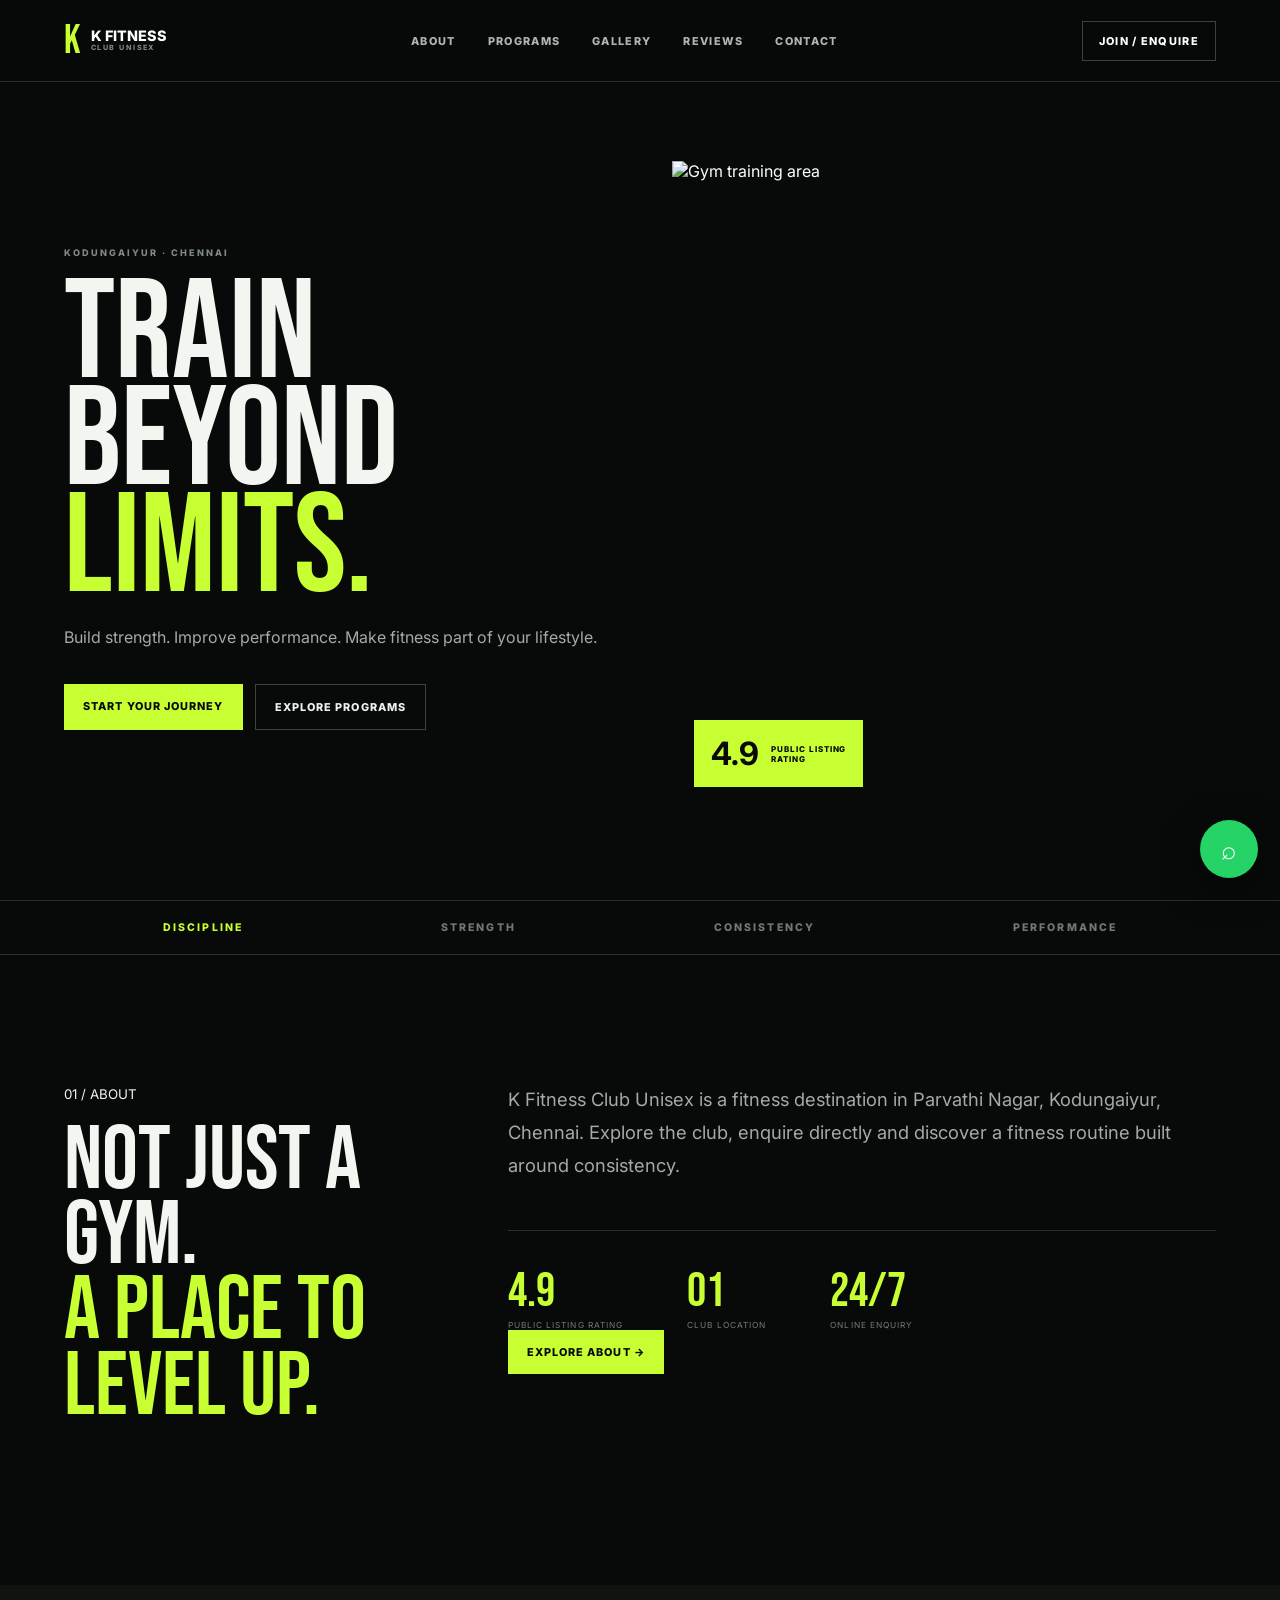
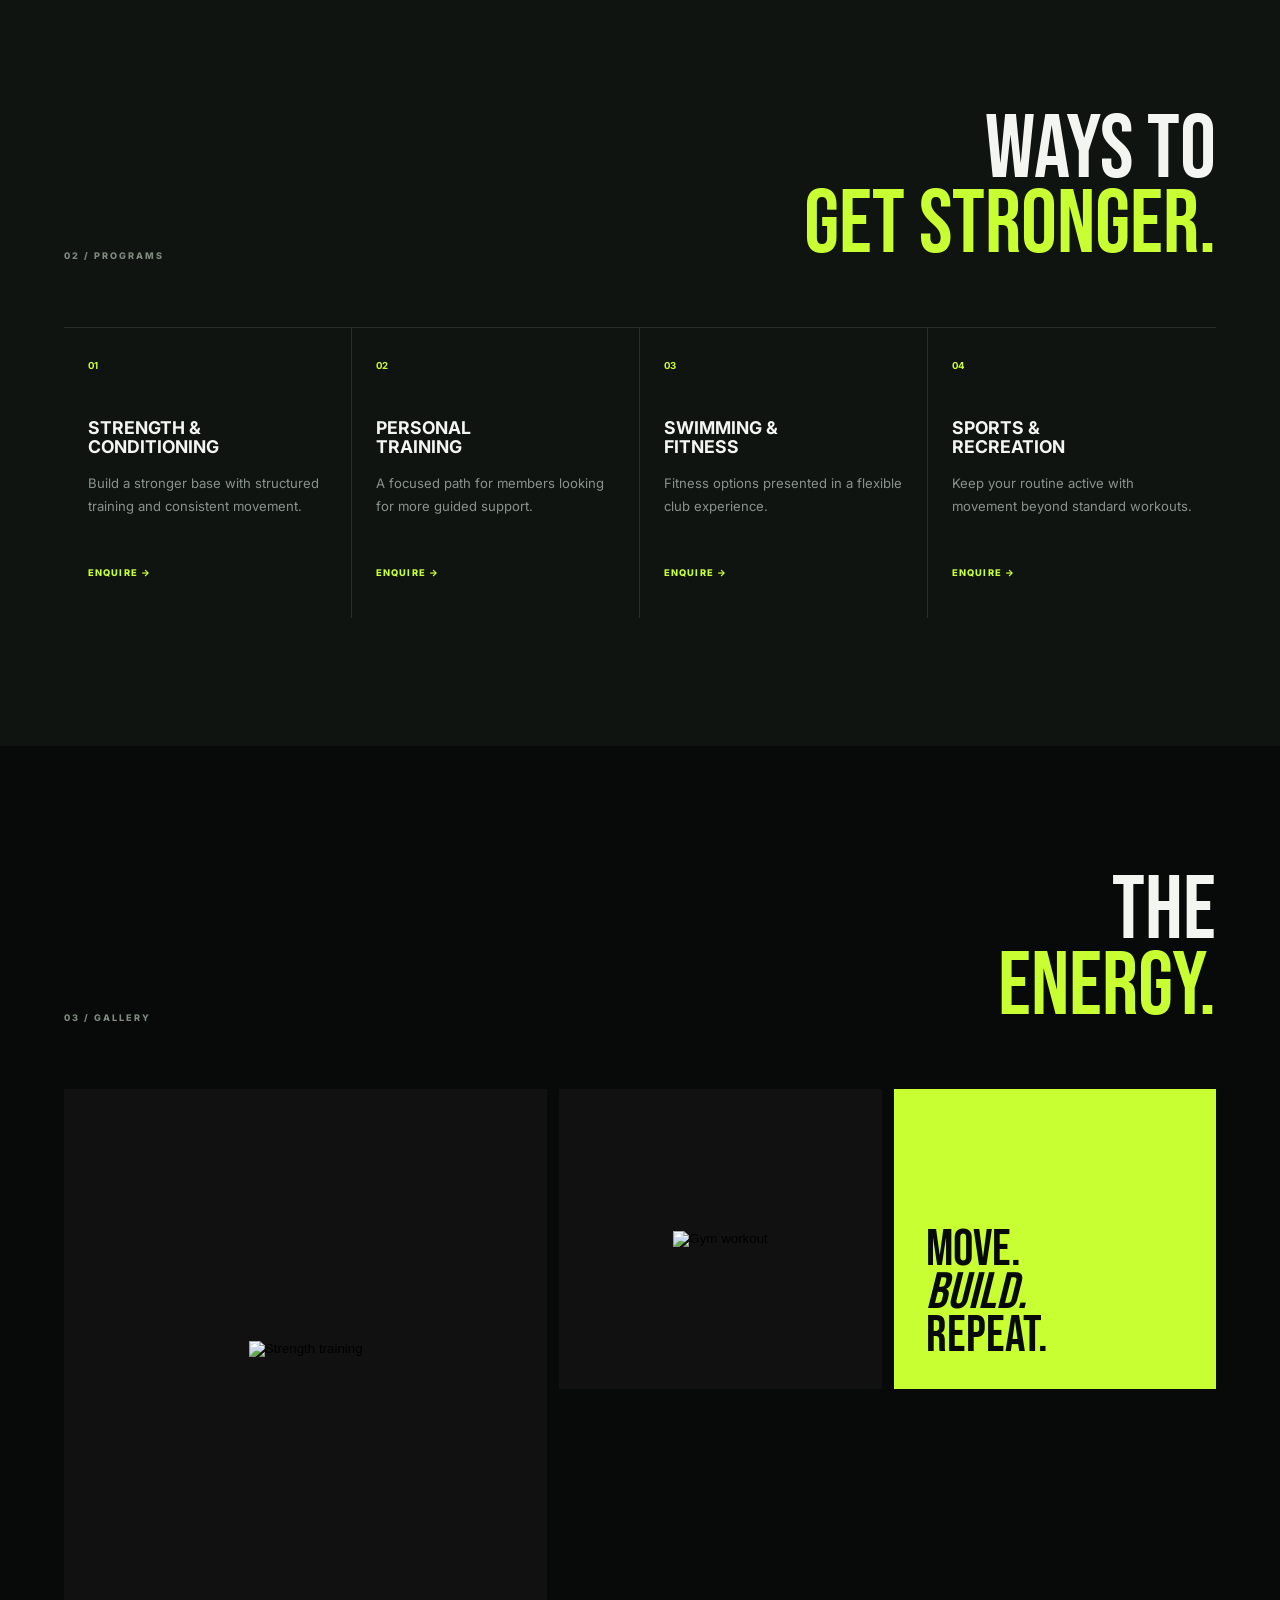
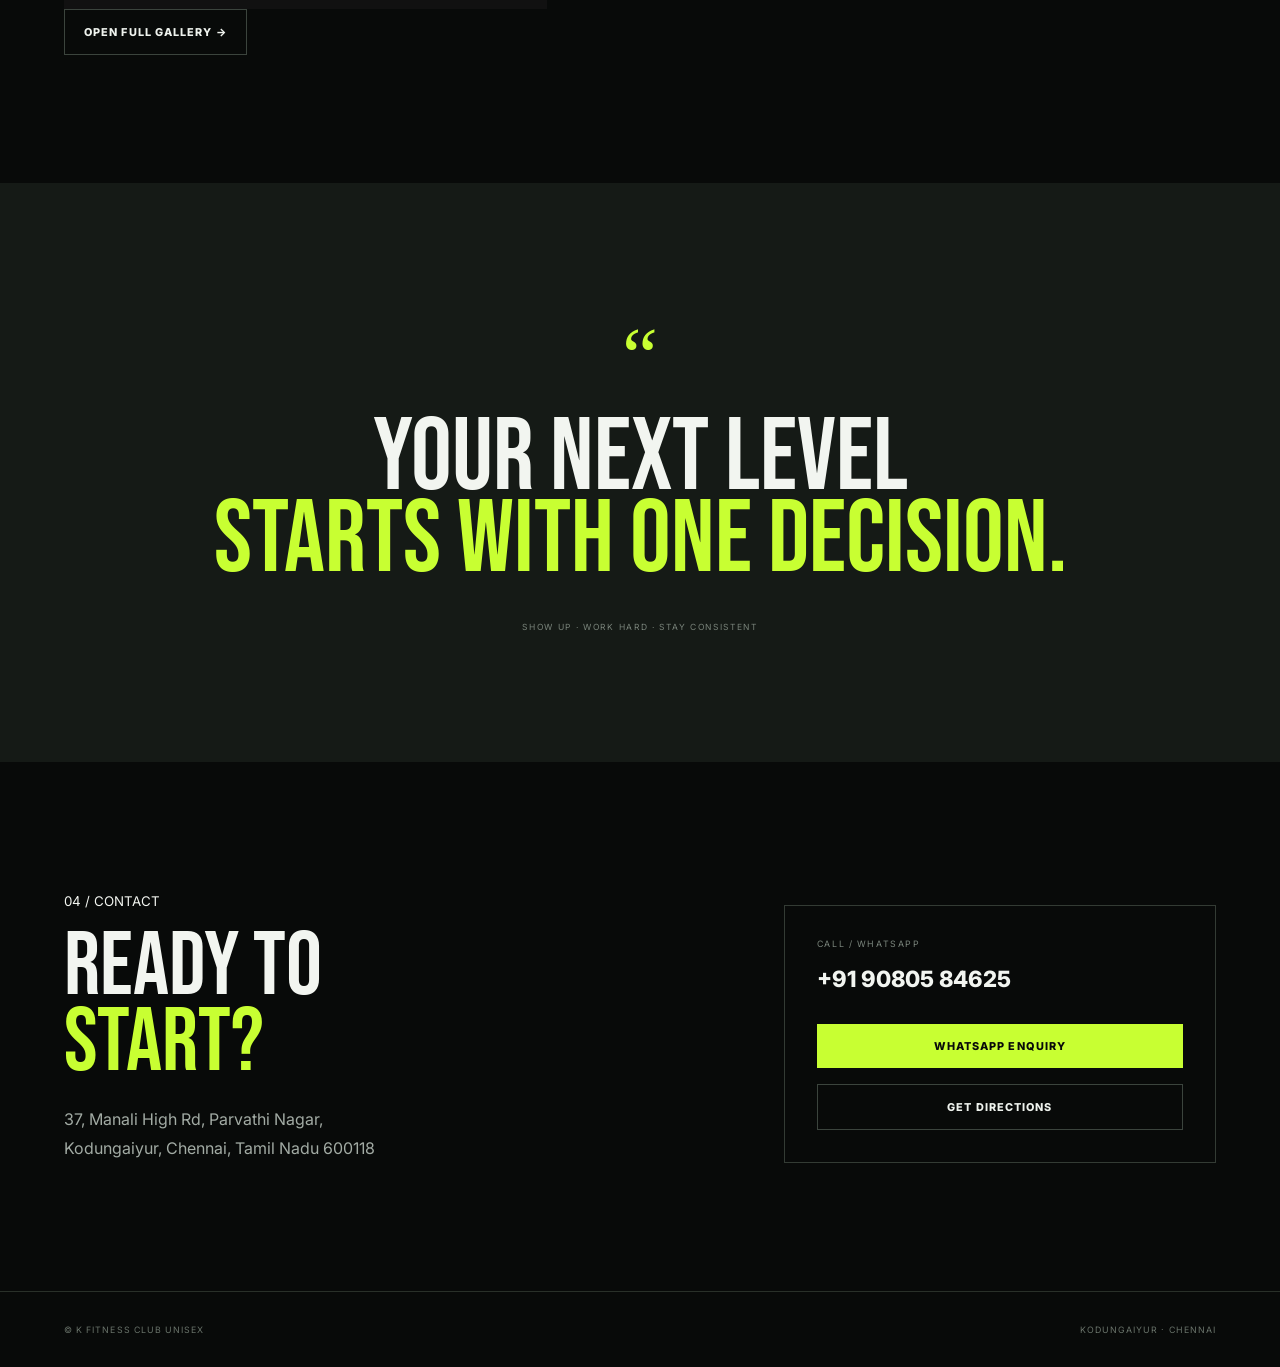
==== commit cce8c0f7: "Convert homepage into multi-page navigation" ====
--- a/index.html
+++ b/index.html
@@ -6,14 +6,12 @@
 <link rel="preconnect" href="https://fonts.googleapis.com"><link rel="preconnect" href="https://fonts.gstatic.com" crossorigin>
 <link href="https://fonts.googleapis.com/css2?family=Bebas+Neue&family=Inter:wght@400;500;600;700;800&display=swap" rel="stylesheet">
 <link rel="stylesheet" href="styles.css"></head><body>
-<header class="nav"><a class="brand" href="#home"><b>K</b><span>K FITNESS<small>CLUB UNISEX</small></span></a><nav><a href="#about">ABOUT</a><a href="#programs">PROGRAMS</a><a href="#gallery">GALLERY</a><a href="#reviews">REVIEWS</a><a href="#contact">CONTACT</a></nav><a class="navcta" href="https://wa.me/919080584625?text=Hi%20K%20Fitness%20Club%2C%20I%27d%20like%20to%20know%20more.">JOIN / ENQUIRE</a><button class="menu" aria-label="Open menu">☰</button></header>
-<div class="mobile"><a href="#about">ABOUT</a><a href="#programs">PROGRAMS</a><a href="#gallery">GALLERY</a><a href="#reviews">REVIEWS</a><a href="#contact">CONTACT</a></div>
+<header class="nav"><a class="brand" href="#home"><b>K</b><span>K FITNESS<small>CLUB UNISEX</small></span></a><nav><a href="about.html">ABOUT</a><a href="programs.html">PROGRAMS</a><a href="gallery.html">GALLERY</a><a href="reviews.html">REVIEWS</a><a href="contact.html">CONTACT</a></nav><a class="navcta" href="https://wa.me/919080584625?text=Hi%20K%20Fitness%20Club%2C%20I%27d%20like%20to%20know%20more.">JOIN / ENQUIRE</a><button class="menu" aria-label="Open menu">☰</button></header>
+<div class="mobile"><a href="about.html">ABOUT</a><a href="programs.html">PROGRAMS</a><a href="gallery.html">GALLERY</a><a href="reviews.html">REVIEWS</a><a href="contact.html">CONTACT</a></div>
 <main id="home"><section class="hero"><div class="copy"><small>KODUNGAIYUR · CHENNAI</small><h1>TRAIN<br>BEYOND<br><em>LIMITS.</em></h1><p>Build strength. Improve performance. Make fitness part of your lifestyle.</p><div class="actions"><a class="primary" href="https://wa.me/919080584625?text=Hi%20K%20Fitness%20Club%2C%20I%27d%20like%20to%20know%20more.">START YOUR JOURNEY</a><a class="outline" href="#programs">EXPLORE PROGRAMS</a></div></div><div class="heroimg"><img src="https://images.unsplash.com/photo-1534438327276-14e5300c3a48?auto=format&fit=crop&w=1200&q=85" alt="Gym training area"><div class="rating"><b>4.9</b><span>PUBLIC LISTING<br>RATING</span></div></div></section>
 <div class="ticker"><span>DISCIPLINE</span><span>STRENGTH</span><span>CONSISTENCY</span><span>PERFORMANCE</span></div>
-<section class="section about" id="about"><div><small>01 / ABOUT</small><h2>NOT JUST A GYM.<br><em>A PLACE TO LEVEL UP.</em></h2></div><div><p class="lead">K Fitness Club Unisex is a fitness destination in Parvathi Nagar, Kodungaiyur, Chennai. This demo focuses on a clean premium presentation, quick enquiry access and a strong mobile-first experience.</p><div class="stats"><div><b>4.9</b><span>PUBLIC LISTING RATING</span></div><div><b>01</b><span>CLUB LOCATION</span></div><div><b>24/7</b><span>ONLINE ENQUIRY</span></div></div><p class="note">Membership pricing, exact facilities, trainer details and current timings should be confirmed with the club before production launch.</p></div></section>
-<section class="section dark" id="programs"><div class="top"><div><small>02 / PROGRAMS</small></div><h2>WAYS TO<br><em>GET STRONGER.</em></h2></div><div class="grid"><article><b>01</b><h3>STRENGTH &<br>CONDITIONING</h3><p>Build a stronger base with structured training and consistent movement.</p><a href="https://wa.me/919080584625?text=Hi%20K%20Fitness%20Club%2C%20I%27d%20like%20to%20know%20more.">ENQUIRE →</a></article><article><b>02</b><h3>PERSONAL<br>TRAINING</h3><p>A focused path for members looking for more guided support.</p><a href="https://wa.me/919080584625?text=Hi%20K%20Fitness%20Club%2C%20I%27d%20like%20to%20know%20more.">ENQUIRE →</a></article><article><b>03</b><h3>SWIMMING &<br>FITNESS</h3><p>Fitness options presented in a flexible club experience.</p><a href="https://wa.me/919080584625?text=Hi%20K%20Fitness%20Club%2C%20I%27d%20like%20to%20know%20more.">ENQUIRE →</a></article><article><b>04</b><h3>SPORTS &<br>RECREATION</h3><p>Keep your routine active with movement beyond standard workouts.</p><a href="https://wa.me/919080584625?text=Hi%20K%20Fitness%20Club%2C%20I%27d%20like%20to%20know%20more.">ENQUIRE →</a></article></div></section>
-<section class="section" id="gallery"><div class="top"><div><small>03 / GALLERY</small></div><h2>THE<br><em>ENERGY.</em></h2></div><div class="gallery-grid"><button class="photo"><img src="https://images.unsplash.com/photo-1581009146145-b5ef050c2e1e?auto=format&fit=crop&w=900&q=85" alt="Strength training"></button><button class="photo"><img src="https://images.unsplash.com/photo-1538805060514-97d9cc17730c?auto=format&fit=crop&w=800&q=85" alt="Gym workout"></button><div class="gallery-statement"><span>MOVE.</span><em>BUILD.</em><span>REPEAT.</span></div><button class="photo"><img src="https://images.unsplash.com/photo-1583454110551-21f2fa2afe61?auto=format&fit=crop&w=800&q=85" alt="Fitness training"></button><button class="photo"><img src="https://images.unsplash.com/photo-1534438327276-14e5300c3a48?auto=format&fit=crop&w=800&q=85" alt="Gym floor"></button><button class="photo"><img src="https://images.unsplash.com/photo-1599058917212-d750089bc07e?auto=format&fit=crop&w=800&q=85" alt="Workout"></button></div><div class="gallery-tools"><div><small>CLUB PHOTO GALLERY</small><p>For the final client website, replace these demo images with owner-approved K Fitness photos.</p></div><label class="upload-btn">＋ ADD PHOTOS<input id="photoInput" type="file" accept="image/*" multiple hidden></label></div><div id="uploadedGallery" class="uploaded-gallery"></div></section>
-<section class="statement"><span>“</span><h2>YOUR NEXT LEVEL<br><em>STARTS WITH ONE DECISION.</em></h2><small>SHOW UP · WORK HARD · STAY CONSISTENT</small></section>
+<section class="section about"><div><small>01 / ABOUT</small><h2>NOT JUST A GYM.<br><em>A PLACE TO LEVEL UP.</em></h2></div><div><p class="lead">K Fitness Club Unisex is a fitness destination in Parvathi Nagar, Kodungaiyur, Chennai. Explore the club, enquire directly and discover a fitness routine built around consistency.</p><div class="stats"><div><b>4.9</b><span>PUBLIC LISTING RATING</span></div><div><b>01</b><span>CLUB LOCATION</span></div><div><b>24/7</b><span>ONLINE ENQUIRY</span></div></div><a class="primary" href="about.html">EXPLORE ABOUT →</a></div></section><section class="section dark" id="programs"><div class="top"><div><small>02 / PROGRAMS</small></div><h2>WAYS TO<br><em>GET STRONGER.</em></h2></div><div class="grid"><article><b>01</b><h3>STRENGTH &<br>CONDITIONING</h3><p>Build a stronger base with structured training and consistent movement.</p><a href="https://wa.me/919080584625?text=Hi%20K%20Fitness%20Club%2C%20I%27d%20like%20to%20know%20more.">ENQUIRE →</a></article><article><b>02</b><h3>PERSONAL<br>TRAINING</h3><p>A focused path for members looking for more guided support.</p><a href="https://wa.me/919080584625?text=Hi%20K%20Fitness%20Club%2C%20I%27d%20like%20to%20know%20more.">ENQUIRE →</a></article><article><b>03</b><h3>SWIMMING &<br>FITNESS</h3><p>Fitness options presented in a flexible club experience.</p><a href="https://wa.me/919080584625?text=Hi%20K%20Fitness%20Club%2C%20I%27d%20like%20to%20know%20more.">ENQUIRE →</a></article><article><b>04</b><h3>SPORTS &<br>RECREATION</h3><p>Keep your routine active with movement beyond standard workouts.</p><a href="https://wa.me/919080584625?text=Hi%20K%20Fitness%20Club%2C%20I%27d%20like%20to%20know%20more.">ENQUIRE →</a></article></div></section>
+<section class="section"><div class="top"><div><small>03 / GALLERY</small></div><h2>THE<br><em>ENERGY.</em></h2></div><div class="gallery-grid"><button class="photo"><img src="https://images.unsplash.com/photo-1581009146145-b5ef050c2e1e?auto=format&fit=crop&w=900&q=85" alt="Strength training"></button><button class="photo"><img src="https://images.unsplash.com/photo-1538805060514-97d9cc17730c?auto=format&fit=crop&w=800&q=85" alt="Gym workout"></button><div class="gallery-statement"><span>MOVE.</span><em>BUILD.</em><span>REPEAT.</span></div></div><a class="outline page-link" href="gallery.html">OPEN FULL GALLERY →</a></section><section class="statement"><span>“</span><h2>YOUR NEXT LEVEL<br><em>STARTS WITH ONE DECISION.</em></h2><small>SHOW UP · WORK HARD · STAY CONSISTENT</small></section>
 <section class="section contact" id="contact"><div><small>04 / CONTACT</small><h2>READY TO<br><em>START?</em></h2><p>37, Manali High Rd, Parvathi Nagar,<br>Kodungaiyur, Chennai, Tamil Nadu 600118</p></div><div class="card"><small>CALL / WHATSAPP</small><a class="phone" href="tel:+919080584625">+91 90805 84625</a><a class="primary" href="https://wa.me/919080584625?text=Hi%20K%20Fitness%20Club%2C%20I%27d%20like%20to%20know%20more.">WHATSAPP ENQUIRY</a><a class="outline" href="https://www.google.com/maps/search/?api=1&query=37%2C%20Manali%20High%20Rd%2C%20Parvathi%20Nagar%2C%20Kodungaiyur%2C%20Chennai%2C%20Tamil%20Nadu%20600118">GET DIRECTIONS</a></div></section></main>
 <footer><span>© K FITNESS CLUB UNISEX</span><span>KODUNGAIYUR · CHENNAI</span></footer><a class="wa" href="https://wa.me/919080584625?text=Hi%20K%20Fitness%20Club%2C%20I%27d%20like%20to%20know%20more." aria-label="WhatsApp">⌕</a>
 <script src="script.js"></script></body></html>
--- a/styles.css
+++ b/styles.css
@@ -1 +1 @@
-*{box-sizing:border-box;margin:0;padding:0}html{scroll-behavior:smooth}body{background:#080a09;color:#f2f5f0;font-family:Inter,sans-serif;overflow-x:hidden}.nav{height:82px;padding:0 5vw;display:flex;align-items:center;justify-content:space-between;border-bottom:1px solid #293029;position:fixed;inset:0 0 auto;z-index:10;background:#080a09dd;backdrop-filter:blur(18px)}.brand{display:flex;gap:10px;align-items:center;text-decoration:none;color:#fff;font-weight:800}.brand b{font:2.5rem/1 'Bebas Neue';color:#c8ff32}.brand span{font-size:.9rem;line-height:.8}.brand small{display:block;font-size:.45rem;letter-spacing:.2em;color:#7e887f;margin-top:4px}.nav nav{display:flex;gap:2rem}.nav nav a,.navcta{font-size:.68rem;font-weight:800;letter-spacing:.12em;text-decoration:none;color:#aeb7af}.nav nav a:hover{color:#c8ff32}.navcta{border:1px solid #3a433b;padding:12px 16px;color:#fff}.menu{display:none;background:none;border:0;color:#fff;font-size:1.5rem}.hero{min-height:100vh;padding:140px 5vw 70px;display:grid;grid-template-columns:1fr 1fr;gap:5vw;align-items:center}.copy small,.section>small,.top small{font-size:.57rem;letter-spacing:.22em;color:#7e897f;font-weight:800}.copy h1{font:clamp(5.5rem,11vw,11rem)/.76 'Bebas Neue';margin:1.3rem 0}.copy em,h2 em,.gallery em,.statement em{color:#c8ff32;font-style:normal}.copy p,.lead,.contact p{color:#a2aba4;line-height:1.8}.actions{display:flex;gap:12px;margin-top:2rem;flex-wrap:wrap}.primary,.outline{display:inline-flex;justify-content:center;padding:15px 19px;text-decoration:none;font-size:.68rem;font-weight:800;letter-spacing:.1em}.primary{background:#c8ff32;color:#080a09}.outline{border:1px solid #3b443d;color:#eef2ed}.heroimg{height:72vh;min-height:500px;position:relative;overflow:hidden}.heroimg img{width:100%;height:100%;object-fit:cover;filter:contrast(1.08) saturate(.75)}.rating{position:absolute;left:22px;bottom:22px;background:#c8ff32;color:#080a09;padding:14px 17px;display:flex;gap:12px;align-items:center}.rating b{font-size:2rem}.rating span{font-size:.5rem;font-weight:800;letter-spacing:.12em}.ticker{padding:20px 5vw;border-block:1px solid #293029;display:flex;justify-content:space-around;color:#707a71;font-size:.66rem;font-weight:800;letter-spacing:.2em}.ticker span:first-child{color:#c8ff32}.section{padding:10vw 5vw}.about{display:grid;grid-template-columns:.65fr 1.35fr;gap:8vw}.about h2,.top h2,.contact h2{font:clamp(4rem,7vw,7.5rem)/.84 'Bebas Neue';margin:1.3rem 0 2rem}.lead{font-size:1.15rem;max-width:760px}.stats{display:flex;gap:5vw;border-top:1px solid #293029;margin-top:3rem;padding-top:2rem}.stats div{display:flex;flex-direction:column}.stats b{font:3rem 'Bebas Neue';color:#c8ff32}.stats span,.note{font-size:.52rem;letter-spacing:.13em;color:#727c73}.note{line-height:1.7;margin-top:1rem}.dark{background:#101411}.top{display:flex;justify-content:space-between;align-items:end;margin-bottom:4rem}.top h2{text-align:right;margin:0}.grid{display:grid;grid-template-columns:repeat(4,1fr);border-top:1px solid #293029}.grid article{padding:2rem 1.5rem 2.5rem;border-right:1px solid #293029;min-height:290px;display:flex;flex-direction:column}.grid article:last-child{border:0}.grid article>b{color:#c8ff32;font-size:.6rem}.grid h3{font-size:1.1rem;line-height:1.05;margin:3rem 0 1rem}.grid p{font-size:.82rem;line-height:1.7;color:#89938b}.grid a{margin-top:auto;color:#c8ff32;text-decoration:none;font-size:.58rem;font-weight:800;letter-spacing:.12em}.gallery{margin-top:2.5rem;display:grid;grid-template-columns:1.1fr .9fr .9fr;gap:12px}.gallery img{width:100%;height:350px;object-fit:cover}.gallery .tall{height:550px;grid-row:span 2}.gallery div{background:#c8ff32;color:#080a09;min-height:188px;padding:2rem;font:3.2rem/.84 'Bebas Neue';display:flex;flex-direction:column;justify-content:end}.gallery div em{color:#080a09}.statement{padding:10vw 5vw;background:#151a16;text-align:center}.statement>span{font:5rem Georgia;color:#c8ff32}.statement h2{font:clamp(4rem,8vw,8rem)/.8 'Bebas Neue';margin:1rem 0 2rem}.statement small{font-size:.53rem;letter-spacing:.2em;color:#7a847b}.contact{display:grid;grid-template-columns:1fr .7fr;gap:8vw;align-items:end}.contact h2{margin:1.3rem 0 1.5rem}.card{border:1px solid #333b34;padding:2rem;display:flex;flex-direction:column;gap:1rem}.card small{font-size:.55rem;letter-spacing:.18em;color:#7b867d}.phone{font-size:1.4rem;font-weight:800;text-decoration:none;color:#f2f5f0}.card .primary{margin-top:1rem}.card a{width:100%}footer{border-top:1px solid #293029;padding:2rem 5vw;display:flex;justify-content:space-between;align-items:center;color:#69736a;font-size:.55rem;letter-spacing:.12em}.wa{position:fixed;right:22px;bottom:22px;width:58px;height:58px;border-radius:50%;display:grid;place-items:center;background:#25d366;color:#fff;text-decoration:none;font-size:1.6rem;z-index:20;box-shadow:0 12px 35px #0008}.mobile{display:none}@media(max-width:900px){.nav nav,.navcta{display:none}.menu{display:block}.hero{grid-template-columns:1fr;padding-top:125px}.heroimg{height:55vh}.about,.contact{grid-template-columns:1fr;gap:3rem}.grid{grid-template-columns:1fr 1fr}.grid article{border-bottom:1px solid #293029}.gallery{grid-template-columns:1fr 1fr}.gallery .tall{height:350px;grid-row:auto}.gallery div{grid-column:span 2}.mobile{position:fixed;inset:82px 0 0;background:#080a09;z-index:9;padding:35px 5vw;display:flex;flex-direction:column;gap:1.5rem;transform:translateX(100%);transition:.3s}.mobile.open{transform:none}.mobile a{font:3.5rem 'Bebas Neue';text-decoration:none;color:#fff}}@media(max-width:560px){.nav{height:72px}.hero{padding:105px 5vw 65px;display:block}.copy h1{font-size:5.5rem}.heroimg{margin-top:2.5rem;height:58vh}.actions a{width:100%}.ticker{justify-content:flex-start;gap:15px;overflow:hidden;white-space:nowrap}.ticker span:nth-of-type(n+3){display:none}.section{padding:18vw 5vw}.about h2,.top h2,.contact h2{font-size:4.2rem}.top{display:block}.top h2{text-align:left;margin-top:1rem}.stats{gap:1.5rem}.stats b{font-size:2.4rem}.grid{grid-template-columns:1fr}.grid article{border-right:0}.gallery{grid-template-columns:1fr}.gallery img,.gallery .tall{height:320px}.gallery div{grid-column:auto;min-height:220px}.statement h2{font-size:4.5rem}footer{flex-direction:column;gap:1rem;align-items:flex-start}.wa{right:16px;bottom:16px;width:54px;height:54px}}.reviews-section{background:#0c0f0d}.review-head{display:flex;justify-content:space-between;align-items:center;border-block:1px solid #293029;padding:2rem 0;margin-bottom:1.5rem}.review-head div{display:flex;align-items:center;gap:1rem;flex-wrap:wrap}.review-head strong{font:4rem 'Bebas Neue';color:#c8ff32}.review-head span{color:#c8ff32;letter-spacing:.15em}.review-head small{font-size:.52rem;letter-spacing:.13em;color:#727c73}.review-grid{display:grid;grid-template-columns:repeat(3,1fr);gap:14px}.review-card{background:#151a16;border:1px solid #293029;padding:1.8rem;min-height:220px;display:flex;flex-direction:column}.review-stars{color:#c8ff32;letter-spacing:.1em}.review-stars span{color:#4b554d}.review-card p{color:#dce2dd;line-height:1.7;margin:1.3rem 0 1.5rem}.review-card b{font-size:.75rem}.review-card small{color:#68736a;font-size:.48rem;letter-spacing:.14em;margin-top:.35rem}.review-add{margin-top:2rem;border:1px solid #293029;padding:2rem;display:grid;grid-template-columns:1fr 1fr;gap:3rem}.review-add h3{font:3rem 'Bebas Neue';margin:1rem 0}.review-add p{color:#7f8981;line-height:1.7;font-size:.8rem}.review-add form{display:flex;flex-direction:column;gap:10px}.review-add input,.review-add select,.review-add textarea{background:#080a09;border:1px solid #343d35;color:#fff;padding:14px;font:inherit}.review-add textarea{min-height:110px;resize:vertical}.review-add .primary{border:0;cursor:pointer}.mobile a[href="#reviews"]{display:block}@media(max-width:900px){.review-grid{grid-template-columns:1fr 1fr}.review-add{grid-template-columns:1fr}}@media(max-width:560px){.review-head{align-items:flex-start;flex-direction:column;gap:1.5rem}.review-head .outline{width:100%}.review-grid{grid-template-columns:1fr}.review-add{padding:1.3rem}.review-add h3{font-size:2.7rem}}+*{box-sizing:border-box;margin:0;padding:0}html{scroll-behavior:smooth}body{background:#080a09;color:#f2f5f0;font-family:Inter,sans-serif;overflow-x:hidden}.nav{height:82px;padding:0 5vw;display:flex;align-items:center;justify-content:space-between;border-bottom:1px solid #293029;position:fixed;inset:0 0 auto;z-index:10;background:#080a09dd;backdrop-filter:blur(18px)}.brand{display:flex;gap:10px;align-items:center;text-decoration:none;color:#fff;font-weight:800}.brand b{font:2.5rem/1 'Bebas Neue';color:#c8ff32}.brand span{font-size:.9rem;line-height:.8}.brand small{display:block;font-size:.45rem;letter-spacing:.2em;color:#7e887f;margin-top:4px}.nav nav{display:flex;gap:2rem}.nav nav a,.navcta{font-size:.68rem;font-weight:800;letter-spacing:.12em;text-decoration:none;color:#aeb7af}.nav nav a:hover{color:#c8ff32}.navcta{border:1px solid #3a433b;padding:12px 16px;color:#fff}.menu{display:none;background:none;border:0;color:#fff;font-size:1.5rem}.hero{min-height:100vh;padding:140px 5vw 70px;display:grid;grid-template-columns:1fr 1fr;gap:5vw;align-items:center}.copy small,.section>small,.top small{font-size:.57rem;letter-spacing:.22em;color:#7e897f;font-weight:800}.copy h1{font:clamp(5.5rem,11vw,11rem)/.76 'Bebas Neue';margin:1.3rem 0}.copy em,h2 em,.gallery em,.statement em{color:#c8ff32;font-style:normal}.copy p,.lead,.contact p{color:#a2aba4;line-height:1.8}.actions{display:flex;gap:12px;margin-top:2rem;flex-wrap:wrap}.primary,.outline{display:inline-flex;justify-content:center;padding:15px 19px;text-decoration:none;font-size:.68rem;font-weight:800;letter-spacing:.1em}.primary{background:#c8ff32;color:#080a09}.outline{border:1px solid #3b443d;color:#eef2ed}.heroimg{height:72vh;min-height:500px;position:relative;overflow:hidden}.heroimg img{width:100%;height:100%;object-fit:cover;filter:contrast(1.08) saturate(.75)}.rating{position:absolute;left:22px;bottom:22px;background:#c8ff32;color:#080a09;padding:14px 17px;display:flex;gap:12px;align-items:center}.rating b{font-size:2rem}.rating span{font-size:.5rem;font-weight:800;letter-spacing:.12em}.ticker{padding:20px 5vw;border-block:1px solid #293029;display:flex;justify-content:space-around;color:#707a71;font-size:.66rem;font-weight:800;letter-spacing:.2em}.ticker span:first-child{color:#c8ff32}.section{padding:10vw 5vw}.about{display:grid;grid-template-columns:.65fr 1.35fr;gap:8vw}.about h2,.top h2,.contact h2{font:clamp(4rem,7vw,7.5rem)/.84 'Bebas Neue';margin:1.3rem 0 2rem}.lead{font-size:1.15rem;max-width:760px}.stats{display:flex;gap:5vw;border-top:1px solid #293029;margin-top:3rem;padding-top:2rem}.stats div{display:flex;flex-direction:column}.stats b{font:3rem 'Bebas Neue';color:#c8ff32}.stats span,.note{font-size:.52rem;letter-spacing:.13em;color:#727c73}.note{line-height:1.7;margin-top:1rem}.dark{background:#101411}.top{display:flex;justify-content:space-between;align-items:end;margin-bottom:4rem}.top h2{text-align:right;margin:0}.grid{display:grid;grid-template-columns:repeat(4,1fr);border-top:1px solid #293029}.grid article{padding:2rem 1.5rem 2.5rem;border-right:1px solid #293029;min-height:290px;display:flex;flex-direction:column}.grid article:last-child{border:0}.grid article>b{color:#c8ff32;font-size:.6rem}.grid h3{font-size:1.1rem;line-height:1.05;margin:3rem 0 1rem}.grid p{font-size:.82rem;line-height:1.7;color:#89938b}.grid a{margin-top:auto;color:#c8ff32;text-decoration:none;font-size:.58rem;font-weight:800;letter-spacing:.12em}.gallery{margin-top:2.5rem;display:grid;grid-template-columns:1.1fr .9fr .9fr;gap:12px}.gallery img{width:100%;height:350px;object-fit:cover}.gallery .tall{height:550px;grid-row:span 2}.gallery div{background:#c8ff32;color:#080a09;min-height:188px;padding:2rem;font:3.2rem/.84 'Bebas Neue';display:flex;flex-direction:column;justify-content:end}.gallery div em{color:#080a09}.statement{padding:10vw 5vw;background:#151a16;text-align:center}.statement>span{font:5rem Georgia;color:#c8ff32}.statement h2{font:clamp(4rem,8vw,8rem)/.8 'Bebas Neue';margin:1rem 0 2rem}.statement small{font-size:.53rem;letter-spacing:.2em;color:#7a847b}.contact{display:grid;grid-template-columns:1fr .7fr;gap:8vw;align-items:end}.contact h2{margin:1.3rem 0 1.5rem}.card{border:1px solid #333b34;padding:2rem;display:flex;flex-direction:column;gap:1rem}.card small{font-size:.55rem;letter-spacing:.18em;color:#7b867d}.phone{font-size:1.4rem;font-weight:800;text-decoration:none;color:#f2f5f0}.card .primary{margin-top:1rem}.card a{width:100%}footer{border-top:1px solid #293029;padding:2rem 5vw;display:flex;justify-content:space-between;align-items:center;color:#69736a;font-size:.55rem;letter-spacing:.12em}.wa{position:fixed;right:22px;bottom:22px;width:58px;height:58px;border-radius:50%;display:grid;place-items:center;background:#25d366;color:#fff;text-decoration:none;font-size:1.6rem;z-index:20;box-shadow:0 12px 35px #0008}.mobile{display:none}@media(max-width:900px){.nav nav,.navcta{display:none}.menu{display:block}.hero{grid-template-columns:1fr;padding-top:125px}.heroimg{height:55vh}.about,.contact{grid-template-columns:1fr;gap:3rem}.grid{grid-template-columns:1fr 1fr}.grid article{border-bottom:1px solid #293029}.gallery{grid-template-columns:1fr 1fr}.gallery .tall{height:350px;grid-row:auto}.gallery div{grid-column:span 2}.mobile{position:fixed;inset:82px 0 0;background:#080a09;z-index:9;padding:35px 5vw;display:flex;flex-direction:column;gap:1.5rem;transform:translateX(100%);transition:.3s}.mobile.open{transform:none}.mobile a{font:3.5rem 'Bebas Neue';text-decoration:none;color:#fff}}@media(max-width:560px){.nav{height:72px}.hero{padding:105px 5vw 65px;display:block}.copy h1{font-size:5.5rem}.heroimg{margin-top:2.5rem;height:58vh}.actions a{width:100%}.ticker{justify-content:flex-start;gap:15px;overflow:hidden;white-space:nowrap}.ticker span:nth-of-type(n+3){display:none}.section{padding:18vw 5vw}.about h2,.top h2,.contact h2{font-size:4.2rem}.top{display:block}.top h2{text-align:left;margin-top:1rem}.stats{gap:1.5rem}.stats b{font-size:2.4rem}.grid{grid-template-columns:1fr}.grid article{border-right:0}.gallery{grid-template-columns:1fr}.gallery img,.gallery .tall{height:320px}.gallery div{grid-column:auto;min-height:220px}.statement h2{font-size:4.5rem}footer{flex-direction:column;gap:1rem;align-items:flex-start}.wa{right:16px;bottom:16px;width:54px;height:54px}}.reviews-section{background:#0c0f0d}.review-head{display:flex;justify-content:space-between;align-items:center;border-block:1px solid #293029;padding:2rem 0;margin-bottom:1.5rem}.review-head div{display:flex;align-items:center;gap:1rem;flex-wrap:wrap}.review-head strong{font:4rem 'Bebas Neue';color:#c8ff32}.review-head span{color:#c8ff32;letter-spacing:.15em}.review-head small{font-size:.52rem;letter-spacing:.13em;color:#727c73}.review-grid{display:grid;grid-template-columns:repeat(3,1fr);gap:14px}.review-card{background:#151a16;border:1px solid #293029;padding:1.8rem;min-height:220px;display:flex;flex-direction:column}.review-stars{color:#c8ff32;letter-spacing:.1em}.review-stars span{color:#4b554d}.review-card p{color:#dce2dd;line-height:1.7;margin:1.3rem 0 1.5rem}.review-card b{font-size:.75rem}.review-card small{color:#68736a;font-size:.48rem;letter-spacing:.14em;margin-top:.35rem}.review-add{margin-top:2rem;border:1px solid #293029;padding:2rem;display:grid;grid-template-columns:1fr 1fr;gap:3rem}.review-add h3{font:3rem 'Bebas Neue';margin:1rem 0}.review-add p{color:#7f8981;line-height:1.7;font-size:.8rem}.review-add form{display:flex;flex-direction:column;gap:10px}.review-add input,.review-add select,.review-add textarea{background:#080a09;border:1px solid #343d35;color:#fff;padding:14px;font:inherit}.review-add textarea{min-height:110px;resize:vertical}.review-add .primary{border:0;cursor:pointer}.mobile a[href="#reviews"]{display:block}@media(max-width:900px){.review-grid{grid-template-columns:1fr 1fr}.review-add{grid-template-columns:1fr}}@media(max-width:560px){.review-head{align-items:flex-start;flex-direction:column;gap:1.5rem}.review-head .outline{width:100%}.review-grid{grid-template-columns:1fr}.review-add{padding:1.3rem}.review-add h3{font-size:2.7rem}}.gallery-grid{display:grid;grid-template-columns:1.2fr .8fr .8fr;gap:12px}.photo{border:0;padding:0;background:#111;cursor:pointer;overflow:hidden;height:300px}.photo:first-child{height:520px;grid-row:span 2}.photo img{width:100%;height:100%;object-fit:cover;transition:transform .6s,filter .6s;filter:saturate(.8)}.photo:hover img{transform:scale(1.05);filter:saturate(1.05)}.gallery-statement{background:#c8ff32;color:#080a09;min-height:188px;padding:2rem;font:3.2rem/.84 'Bebas Neue';display:flex;flex-direction:column;justify-content:end}.gallery-statement em{color:#080a09}.gallery-tools{margin-top:18px;border:1px solid #293029;padding:1.2rem 1.4rem;display:flex;justify-content:space-between;align-items:center;gap:20px}.gallery-tools small{font-size:.5rem;letter-spacing:.15em;color:#7b857d}.gallery-tools p{font-size:.75rem;color:#7d887f;margin-top:6px}.upload-btn{background:#c8ff32;color:#080a09;padding:13px 17px;font-size:.62rem;font-weight:800;letter-spacing:.1em;cursor:pointer;white-space:nowrap}.uploaded-gallery{display:grid;grid-template-columns:repeat(4,1fr);gap:12px;margin-top:12px}.uploaded-gallery img{width:100%;height:190px;object-fit:cover;cursor:pointer}.lightbox{position:fixed;inset:0;background:#000e;z-index:100;display:none;place-items:center;padding:30px}.lightbox.open{display:grid}.lightbox img{max-width:95vw;max-height:88vh;object-fit:contain}.lightbox button{position:absolute;top:20px;right:25px;background:none;border:0;color:#fff;font-size:2rem;cursor:pointer}@media(max-width:900px){.gallery-grid{grid-template-columns:1fr 1fr}.photo:first-child{height:350px;grid-row:auto}.gallery-statement{grid-column:span 2}.uploaded-gallery{grid-template-columns:repeat(3,1fr)}}@media(max-width:560px){.gallery-grid{grid-template-columns:1fr}.gallery-statement{grid-column:auto;min-height:220px}.photo,.photo:first-child{height:320px}.gallery-tools{flex-direction:column;align-items:stretch}.upload-btn{text-align:center}.uploaded-gallery{grid-template-columns:1fr 1fr}.uploaded-gallery img{height:150px}}.review-summary{display:grid;grid-template-columns:.8fr 1fr 1.1fr;gap:2rem;border-block:1px solid #293029;padding:2rem 0;margin-bottom:1.5rem;align-items:center}.score-box{display:flex;flex-direction:column}.score-box strong{font:5rem/.8 'Bebas Neue';color:#c8ff32}.score-box span{color:#c8ff32;letter-spacing:.16em;margin:10px 0}.score-box small{font-size:.5rem;letter-spacing:.12em;color:#727c73}.bar-box{display:flex;flex-direction:column;gap:7px}.bar-box div{display:grid;grid-template-columns:12px 1fr;gap:8px;align-items:center;font-size:.55rem;color:#7b857d}.bar-box i{height:5px;background:#293029;display:block;overflow:hidden}.bar-box b{height:100%;background:#c8ff32;display:block}.review-actions{display:flex;flex-direction:column;gap:9px}.review-actions a{width:100%;text-align:center}.review-card{position:relative}.review-card:before{content:'“';position:absolute;right:16px;top:8px;color:#293029;font:4rem Georgia}@media(max-width:900px){.review-summary{grid-template-columns:1fr 1fr}.review-actions{grid-column:span 2;flex-direction:row}.review-actions a{flex:1}}@media(max-width:560px){.review-summary{grid-template-columns:1fr}.review-actions{grid-column:auto;flex-direction:column}}
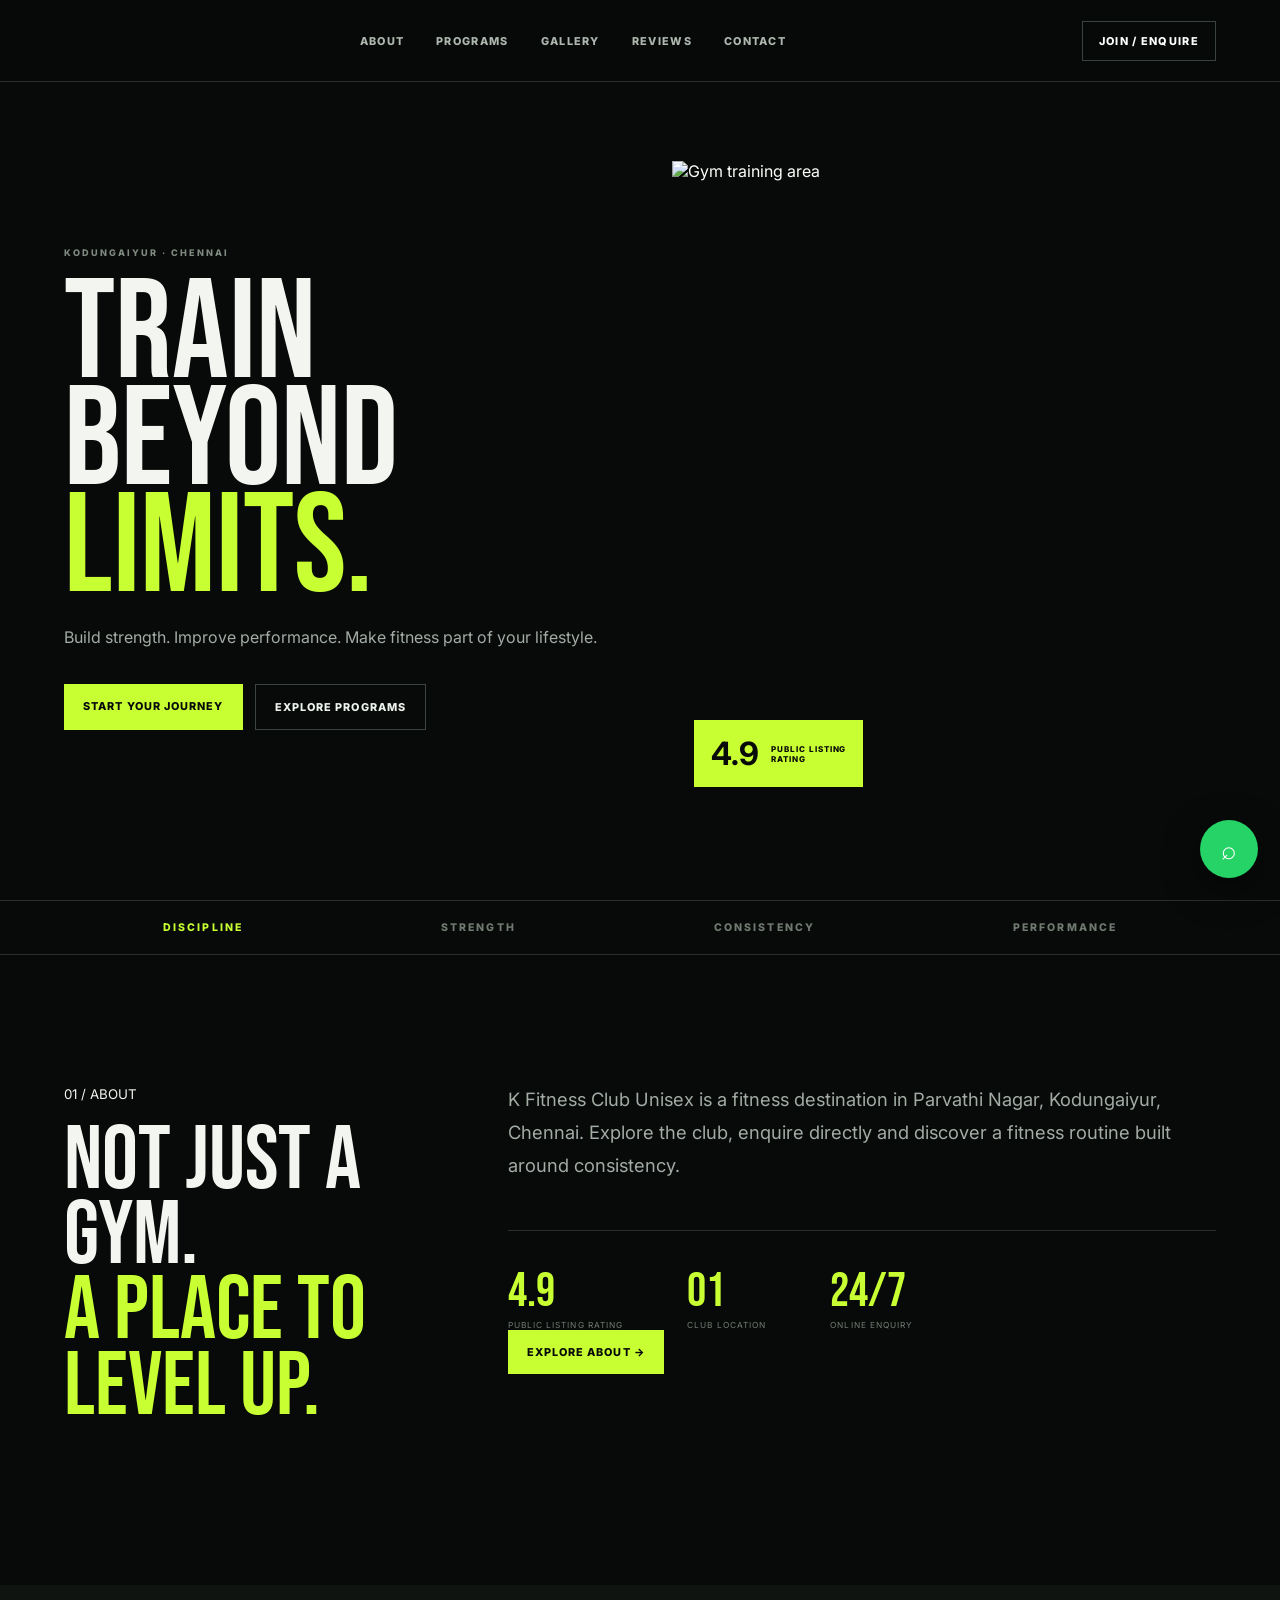
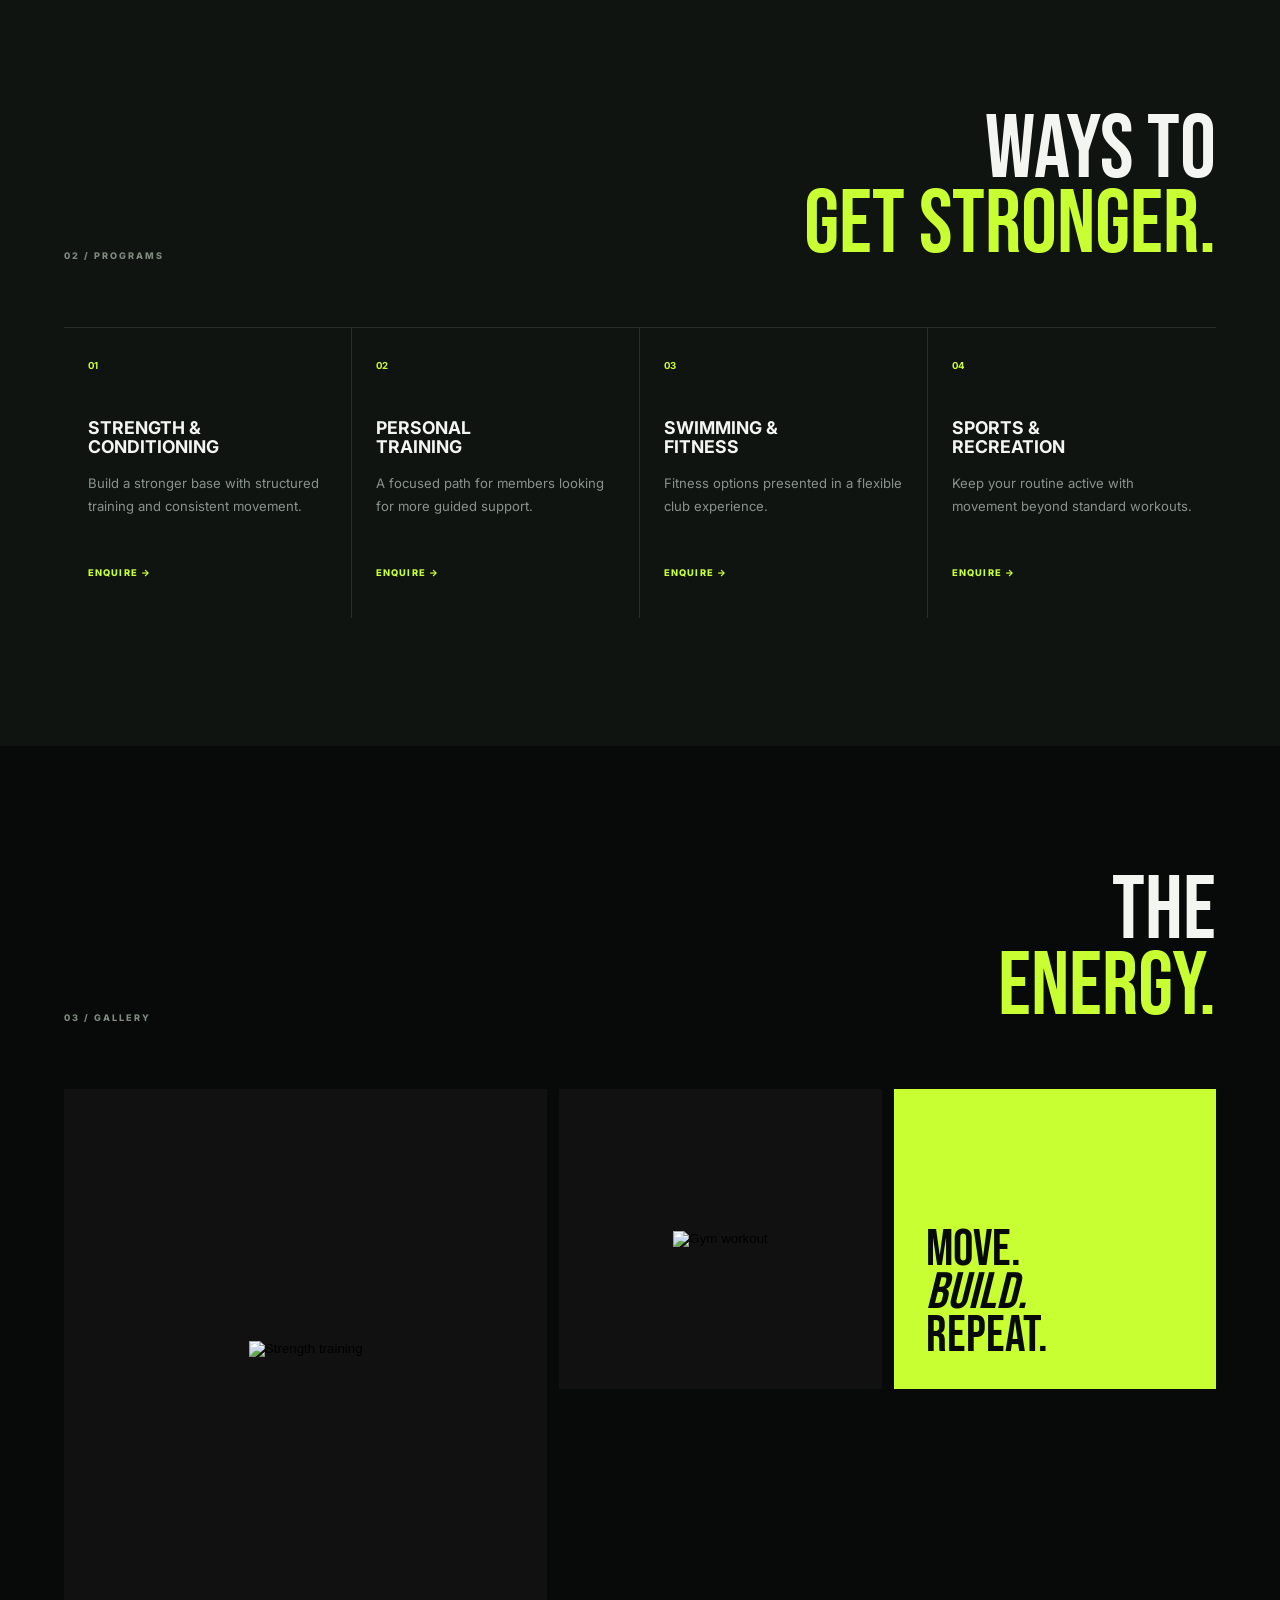
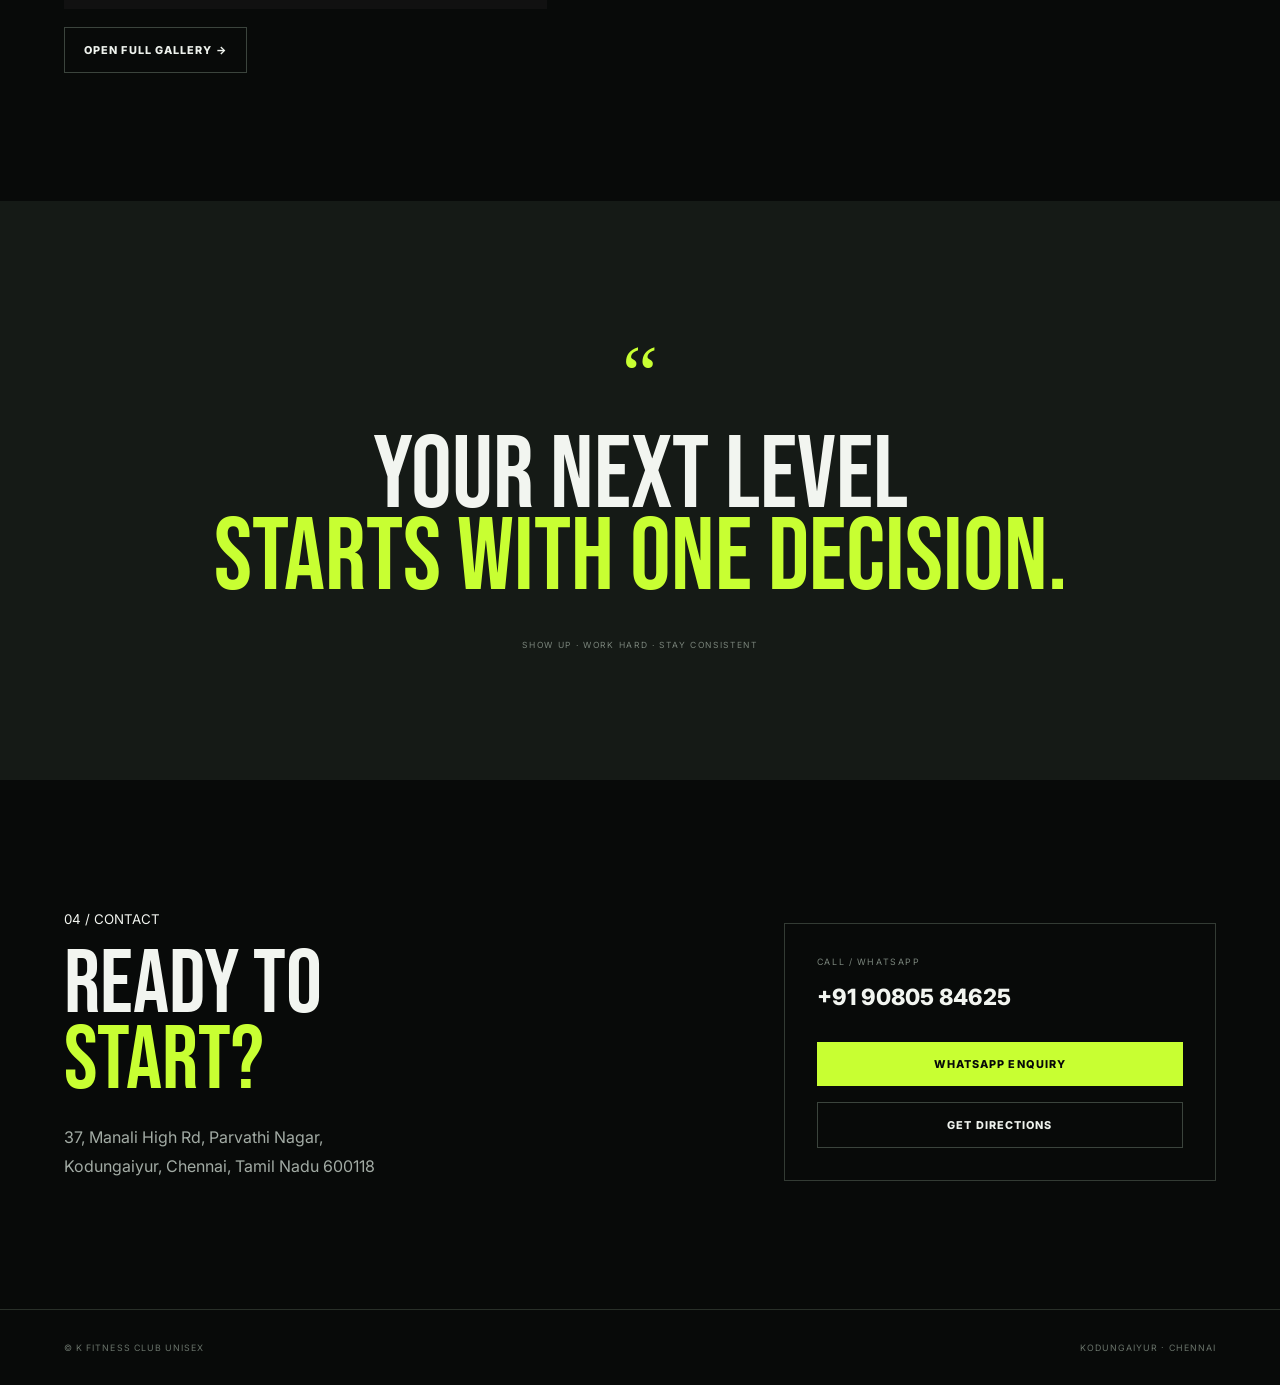
==== commit da21f2fa: "Use K Fitness logo and yellow branding" ====
--- a/index.html
+++ b/index.html
@@ -6,7 +6,7 @@
 <link rel="preconnect" href="https://fonts.googleapis.com"><link rel="preconnect" href="https://fonts.gstatic.com" crossorigin>
 <link href="https://fonts.googleapis.com/css2?family=Bebas+Neue&family=Inter:wght@400;500;600;700;800&display=swap" rel="stylesheet">
 <link rel="stylesheet" href="styles.css"></head><body>
-<header class="nav"><a class="brand" href="#home"><b>K</b><span>K FITNESS<small>CLUB UNISEX</small></span></a><nav><a href="about.html">ABOUT</a><a href="programs.html">PROGRAMS</a><a href="gallery.html">GALLERY</a><a href="reviews.html">REVIEWS</a><a href="contact.html">CONTACT</a></nav><a class="navcta" href="https://wa.me/919080584625?text=Hi%20K%20Fitness%20Club%2C%20I%27d%20like%20to%20know%20more.">JOIN / ENQUIRE</a><button class="menu" aria-label="Open menu">☰</button></header>
+<header class="nav"><a class="brand" href="#home"><img class="brand-logo" src="logo.svg" alt="K Fitness Club Unisex"></a><nav><a href="about.html">ABOUT</a><a href="programs.html">PROGRAMS</a><a href="gallery.html">GALLERY</a><a href="reviews.html">REVIEWS</a><a href="contact.html">CONTACT</a></nav><a class="navcta" href="https://wa.me/919080584625?text=Hi%20K%20Fitness%20Club%2C%20I%27d%20like%20to%20know%20more.">JOIN / ENQUIRE</a><button class="menu" aria-label="Open menu">☰</button></header>
 <div class="mobile"><a href="about.html">ABOUT</a><a href="programs.html">PROGRAMS</a><a href="gallery.html">GALLERY</a><a href="reviews.html">REVIEWS</a><a href="contact.html">CONTACT</a></div>
 <main id="home"><section class="hero"><div class="copy"><small>KODUNGAIYUR · CHENNAI</small><h1>TRAIN<br>BEYOND<br><em>LIMITS.</em></h1><p>Build strength. Improve performance. Make fitness part of your lifestyle.</p><div class="actions"><a class="primary" href="https://wa.me/919080584625?text=Hi%20K%20Fitness%20Club%2C%20I%27d%20like%20to%20know%20more.">START YOUR JOURNEY</a><a class="outline" href="#programs">EXPLORE PROGRAMS</a></div></div><div class="heroimg"><img src="https://images.unsplash.com/photo-1534438327276-14e5300c3a48?auto=format&fit=crop&w=1200&q=85" alt="Gym training area"><div class="rating"><b>4.9</b><span>PUBLIC LISTING<br>RATING</span></div></div></section>
 <div class="ticker"><span>DISCIPLINE</span><span>STRENGTH</span><span>CONSISTENCY</span><span>PERFORMANCE</span></div>
--- a/styles.css
+++ b/styles.css
@@ -1 +1 @@
-*{box-sizing:border-box;margin:0;padding:0}html{scroll-behavior:smooth}body{background:#080a09;color:#f2f5f0;font-family:Inter,sans-serif;overflow-x:hidden}.nav{height:82px;padding:0 5vw;display:flex;align-items:center;justify-content:space-between;border-bottom:1px solid #293029;position:fixed;inset:0 0 auto;z-index:10;background:#080a09dd;backdrop-filter:blur(18px)}.brand{display:flex;gap:10px;align-items:center;text-decoration:none;color:#fff;font-weight:800}.brand b{font:2.5rem/1 'Bebas Neue';color:#c8ff32}.brand span{font-size:.9rem;line-height:.8}.brand small{display:block;font-size:.45rem;letter-spacing:.2em;color:#7e887f;margin-top:4px}.nav nav{display:flex;gap:2rem}.nav nav a,.navcta{font-size:.68rem;font-weight:800;letter-spacing:.12em;text-decoration:none;color:#aeb7af}.nav nav a:hover{color:#c8ff32}.navcta{border:1px solid #3a433b;padding:12px 16px;color:#fff}.menu{display:none;background:none;border:0;color:#fff;font-size:1.5rem}.hero{min-height:100vh;padding:140px 5vw 70px;display:grid;grid-template-columns:1fr 1fr;gap:5vw;align-items:center}.copy small,.section>small,.top small{font-size:.57rem;letter-spacing:.22em;color:#7e897f;font-weight:800}.copy h1{font:clamp(5.5rem,11vw,11rem)/.76 'Bebas Neue';margin:1.3rem 0}.copy em,h2 em,.gallery em,.statement em{color:#c8ff32;font-style:normal}.copy p,.lead,.contact p{color:#a2aba4;line-height:1.8}.actions{display:flex;gap:12px;margin-top:2rem;flex-wrap:wrap}.primary,.outline{display:inline-flex;justify-content:center;padding:15px 19px;text-decoration:none;font-size:.68rem;font-weight:800;letter-spacing:.1em}.primary{background:#c8ff32;color:#080a09}.outline{border:1px solid #3b443d;color:#eef2ed}.heroimg{height:72vh;min-height:500px;position:relative;overflow:hidden}.heroimg img{width:100%;height:100%;object-fit:cover;filter:contrast(1.08) saturate(.75)}.rating{position:absolute;left:22px;bottom:22px;background:#c8ff32;color:#080a09;padding:14px 17px;display:flex;gap:12px;align-items:center}.rating b{font-size:2rem}.rating span{font-size:.5rem;font-weight:800;letter-spacing:.12em}.ticker{padding:20px 5vw;border-block:1px solid #293029;display:flex;justify-content:space-around;color:#707a71;font-size:.66rem;font-weight:800;letter-spacing:.2em}.ticker span:first-child{color:#c8ff32}.section{padding:10vw 5vw}.about{display:grid;grid-template-columns:.65fr 1.35fr;gap:8vw}.about h2,.top h2,.contact h2{font:clamp(4rem,7vw,7.5rem)/.84 'Bebas Neue';margin:1.3rem 0 2rem}.lead{font-size:1.15rem;max-width:760px}.stats{display:flex;gap:5vw;border-top:1px solid #293029;margin-top:3rem;padding-top:2rem}.stats div{display:flex;flex-direction:column}.stats b{font:3rem 'Bebas Neue';color:#c8ff32}.stats span,.note{font-size:.52rem;letter-spacing:.13em;color:#727c73}.note{line-height:1.7;margin-top:1rem}.dark{background:#101411}.top{display:flex;justify-content:space-between;align-items:end;margin-bottom:4rem}.top h2{text-align:right;margin:0}.grid{display:grid;grid-template-columns:repeat(4,1fr);border-top:1px solid #293029}.grid article{padding:2rem 1.5rem 2.5rem;border-right:1px solid #293029;min-height:290px;display:flex;flex-direction:column}.grid article:last-child{border:0}.grid article>b{color:#c8ff32;font-size:.6rem}.grid h3{font-size:1.1rem;line-height:1.05;margin:3rem 0 1rem}.grid p{font-size:.82rem;line-height:1.7;color:#89938b}.grid a{margin-top:auto;color:#c8ff32;text-decoration:none;font-size:.58rem;font-weight:800;letter-spacing:.12em}.gallery{margin-top:2.5rem;display:grid;grid-template-columns:1.1fr .9fr .9fr;gap:12px}.gallery img{width:100%;height:350px;object-fit:cover}.gallery .tall{height:550px;grid-row:span 2}.gallery div{background:#c8ff32;color:#080a09;min-height:188px;padding:2rem;font:3.2rem/.84 'Bebas Neue';display:flex;flex-direction:column;justify-content:end}.gallery div em{color:#080a09}.statement{padding:10vw 5vw;background:#151a16;text-align:center}.statement>span{font:5rem Georgia;color:#c8ff32}.statement h2{font:clamp(4rem,8vw,8rem)/.8 'Bebas Neue';margin:1rem 0 2rem}.statement small{font-size:.53rem;letter-spacing:.2em;color:#7a847b}.contact{display:grid;grid-template-columns:1fr .7fr;gap:8vw;align-items:end}.contact h2{margin:1.3rem 0 1.5rem}.card{border:1px solid #333b34;padding:2rem;display:flex;flex-direction:column;gap:1rem}.card small{font-size:.55rem;letter-spacing:.18em;color:#7b867d}.phone{font-size:1.4rem;font-weight:800;text-decoration:none;color:#f2f5f0}.card .primary{margin-top:1rem}.card a{width:100%}footer{border-top:1px solid #293029;padding:2rem 5vw;display:flex;justify-content:space-between;align-items:center;color:#69736a;font-size:.55rem;letter-spacing:.12em}.wa{position:fixed;right:22px;bottom:22px;width:58px;height:58px;border-radius:50%;display:grid;place-items:center;background:#25d366;color:#fff;text-decoration:none;font-size:1.6rem;z-index:20;box-shadow:0 12px 35px #0008}.mobile{display:none}@media(max-width:900px){.nav nav,.navcta{display:none}.menu{display:block}.hero{grid-template-columns:1fr;padding-top:125px}.heroimg{height:55vh}.about,.contact{grid-template-columns:1fr;gap:3rem}.grid{grid-template-columns:1fr 1fr}.grid article{border-bottom:1px solid #293029}.gallery{grid-template-columns:1fr 1fr}.gallery .tall{height:350px;grid-row:auto}.gallery div{grid-column:span 2}.mobile{position:fixed;inset:82px 0 0;background:#080a09;z-index:9;padding:35px 5vw;display:flex;flex-direction:column;gap:1.5rem;transform:translateX(100%);transition:.3s}.mobile.open{transform:none}.mobile a{font:3.5rem 'Bebas Neue';text-decoration:none;color:#fff}}@media(max-width:560px){.nav{height:72px}.hero{padding:105px 5vw 65px;display:block}.copy h1{font-size:5.5rem}.heroimg{margin-top:2.5rem;height:58vh}.actions a{width:100%}.ticker{justify-content:flex-start;gap:15px;overflow:hidden;white-space:nowrap}.ticker span:nth-of-type(n+3){display:none}.section{padding:18vw 5vw}.about h2,.top h2,.contact h2{font-size:4.2rem}.top{display:block}.top h2{text-align:left;margin-top:1rem}.stats{gap:1.5rem}.stats b{font-size:2.4rem}.grid{grid-template-columns:1fr}.grid article{border-right:0}.gallery{grid-template-columns:1fr}.gallery img,.gallery .tall{height:320px}.gallery div{grid-column:auto;min-height:220px}.statement h2{font-size:4.5rem}footer{flex-direction:column;gap:1rem;align-items:flex-start}.wa{right:16px;bottom:16px;width:54px;height:54px}}.reviews-section{background:#0c0f0d}.review-head{display:flex;justify-content:space-between;align-items:center;border-block:1px solid #293029;padding:2rem 0;margin-bottom:1.5rem}.review-head div{display:flex;align-items:center;gap:1rem;flex-wrap:wrap}.review-head strong{font:4rem 'Bebas Neue';color:#c8ff32}.review-head span{color:#c8ff32;letter-spacing:.15em}.review-head small{font-size:.52rem;letter-spacing:.13em;color:#727c73}.review-grid{display:grid;grid-template-columns:repeat(3,1fr);gap:14px}.review-card{background:#151a16;border:1px solid #293029;padding:1.8rem;min-height:220px;display:flex;flex-direction:column}.review-stars{color:#c8ff32;letter-spacing:.1em}.review-stars span{color:#4b554d}.review-card p{color:#dce2dd;line-height:1.7;margin:1.3rem 0 1.5rem}.review-card b{font-size:.75rem}.review-card small{color:#68736a;font-size:.48rem;letter-spacing:.14em;margin-top:.35rem}.review-add{margin-top:2rem;border:1px solid #293029;padding:2rem;display:grid;grid-template-columns:1fr 1fr;gap:3rem}.review-add h3{font:3rem 'Bebas Neue';margin:1rem 0}.review-add p{color:#7f8981;line-height:1.7;font-size:.8rem}.review-add form{display:flex;flex-direction:column;gap:10px}.review-add input,.review-add select,.review-add textarea{background:#080a09;border:1px solid #343d35;color:#fff;padding:14px;font:inherit}.review-add textarea{min-height:110px;resize:vertical}.review-add .primary{border:0;cursor:pointer}.mobile a[href="#reviews"]{display:block}@media(max-width:900px){.review-grid{grid-template-columns:1fr 1fr}.review-add{grid-template-columns:1fr}}@media(max-width:560px){.review-head{align-items:flex-start;flex-direction:column;gap:1.5rem}.review-head .outline{width:100%}.review-grid{grid-template-columns:1fr}.review-add{padding:1.3rem}.review-add h3{font-size:2.7rem}}.gallery-grid{display:grid;grid-template-columns:1.2fr .8fr .8fr;gap:12px}.photo{border:0;padding:0;background:#111;cursor:pointer;overflow:hidden;height:300px}.photo:first-child{height:520px;grid-row:span 2}.photo img{width:100%;height:100%;object-fit:cover;transition:transform .6s,filter .6s;filter:saturate(.8)}.photo:hover img{transform:scale(1.05);filter:saturate(1.05)}.gallery-statement{background:#c8ff32;color:#080a09;min-height:188px;padding:2rem;font:3.2rem/.84 'Bebas Neue';display:flex;flex-direction:column;justify-content:end}.gallery-statement em{color:#080a09}.gallery-tools{margin-top:18px;border:1px solid #293029;padding:1.2rem 1.4rem;display:flex;justify-content:space-between;align-items:center;gap:20px}.gallery-tools small{font-size:.5rem;letter-spacing:.15em;color:#7b857d}.gallery-tools p{font-size:.75rem;color:#7d887f;margin-top:6px}.upload-btn{background:#c8ff32;color:#080a09;padding:13px 17px;font-size:.62rem;font-weight:800;letter-spacing:.1em;cursor:pointer;white-space:nowrap}.uploaded-gallery{display:grid;grid-template-columns:repeat(4,1fr);gap:12px;margin-top:12px}.uploaded-gallery img{width:100%;height:190px;object-fit:cover;cursor:pointer}.lightbox{position:fixed;inset:0;background:#000e;z-index:100;display:none;place-items:center;padding:30px}.lightbox.open{display:grid}.lightbox img{max-width:95vw;max-height:88vh;object-fit:contain}.lightbox button{position:absolute;top:20px;right:25px;background:none;border:0;color:#fff;font-size:2rem;cursor:pointer}@media(max-width:900px){.gallery-grid{grid-template-columns:1fr 1fr}.photo:first-child{height:350px;grid-row:auto}.gallery-statement{grid-column:span 2}.uploaded-gallery{grid-template-columns:repeat(3,1fr)}}@media(max-width:560px){.gallery-grid{grid-template-columns:1fr}.gallery-statement{grid-column:auto;min-height:220px}.photo,.photo:first-child{height:320px}.gallery-tools{flex-direction:column;align-items:stretch}.upload-btn{text-align:center}.uploaded-gallery{grid-template-columns:1fr 1fr}.uploaded-gallery img{height:150px}}.review-summary{display:grid;grid-template-columns:.8fr 1fr 1.1fr;gap:2rem;border-block:1px solid #293029;padding:2rem 0;margin-bottom:1.5rem;align-items:center}.score-box{display:flex;flex-direction:column}.score-box strong{font:5rem/.8 'Bebas Neue';color:#c8ff32}.score-box span{color:#c8ff32;letter-spacing:.16em;margin:10px 0}.score-box small{font-size:.5rem;letter-spacing:.12em;color:#727c73}.bar-box{display:flex;flex-direction:column;gap:7px}.bar-box div{display:grid;grid-template-columns:12px 1fr;gap:8px;align-items:center;font-size:.55rem;color:#7b857d}.bar-box i{height:5px;background:#293029;display:block;overflow:hidden}.bar-box b{height:100%;background:#c8ff32;display:block}.review-actions{display:flex;flex-direction:column;gap:9px}.review-actions a{width:100%;text-align:center}.review-card{position:relative}.review-card:before{content:'“';position:absolute;right:16px;top:8px;color:#293029;font:4rem Georgia}@media(max-width:900px){.review-summary{grid-template-columns:1fr 1fr}.review-actions{grid-column:span 2;flex-direction:row}.review-actions a{flex:1}}@media(max-width:560px){.review-summary{grid-template-columns:1fr}.review-actions{grid-column:auto;flex-direction:column}}+*{box-sizing:border-box;margin:0;padding:0}html{scroll-behavior:smooth}body{background:#080a09;color:#f2f5f0;font-family:Inter,sans-serif;overflow-x:hidden}.nav{height:82px;padding:0 5vw;display:flex;align-items:center;justify-content:space-between;border-bottom:1px solid #293029;position:fixed;inset:0 0 auto;z-index:10;background:#080a09dd;backdrop-filter:blur(18px)}.brand{display:flex;gap:10px;align-items:center;text-decoration:none;color:#fff;font-weight:800}.brand b{font:2.5rem/1 'Bebas Neue';color:#c8ff32}.brand span{font-size:.9rem;line-height:.8}.brand small{display:block;font-size:.45rem;letter-spacing:.2em;color:#7e887f;margin-top:4px}.nav nav{display:flex;gap:2rem}.nav nav a,.navcta{font-size:.68rem;font-weight:800;letter-spacing:.12em;text-decoration:none;color:#aeb7af}.nav nav a:hover{color:#c8ff32}.navcta{border:1px solid #3a433b;padding:12px 16px;color:#fff}.menu{display:none;background:none;border:0;color:#fff;font-size:1.5rem}.hero{min-height:100vh;padding:140px 5vw 70px;display:grid;grid-template-columns:1fr 1fr;gap:5vw;align-items:center}.copy small,.section>small,.top small{font-size:.57rem;letter-spacing:.22em;color:#7e897f;font-weight:800}.copy h1{font:clamp(5.5rem,11vw,11rem)/.76 'Bebas Neue';margin:1.3rem 0}.copy em,h2 em,.gallery em,.statement em{color:#c8ff32;font-style:normal}.copy p,.lead,.contact p{color:#a2aba4;line-height:1.8}.actions{display:flex;gap:12px;margin-top:2rem;flex-wrap:wrap}.primary,.outline{display:inline-flex;justify-content:center;padding:15px 19px;text-decoration:none;font-size:.68rem;font-weight:800;letter-spacing:.1em}.primary{background:#c8ff32;color:#080a09}.outline{border:1px solid #3b443d;color:#eef2ed}.heroimg{height:72vh;min-height:500px;position:relative;overflow:hidden}.heroimg img{width:100%;height:100%;object-fit:cover;filter:contrast(1.08) saturate(.75)}.rating{position:absolute;left:22px;bottom:22px;background:#c8ff32;color:#080a09;padding:14px 17px;display:flex;gap:12px;align-items:center}.rating b{font-size:2rem}.rating span{font-size:.5rem;font-weight:800;letter-spacing:.12em}.ticker{padding:20px 5vw;border-block:1px solid #293029;display:flex;justify-content:space-around;color:#707a71;font-size:.66rem;font-weight:800;letter-spacing:.2em}.ticker span:first-child{color:#c8ff32}.section{padding:10vw 5vw}.about{display:grid;grid-template-columns:.65fr 1.35fr;gap:8vw}.about h2,.top h2,.contact h2{font:clamp(4rem,7vw,7.5rem)/.84 'Bebas Neue';margin:1.3rem 0 2rem}.lead{font-size:1.15rem;max-width:760px}.stats{display:flex;gap:5vw;border-top:1px solid #293029;margin-top:3rem;padding-top:2rem}.stats div{display:flex;flex-direction:column}.stats b{font:3rem 'Bebas Neue';color:#c8ff32}.stats span,.note{font-size:.52rem;letter-spacing:.13em;color:#727c73}.note{line-height:1.7;margin-top:1rem}.dark{background:#101411}.top{display:flex;justify-content:space-between;align-items:end;margin-bottom:4rem}.top h2{text-align:right;margin:0}.grid{display:grid;grid-template-columns:repeat(4,1fr);border-top:1px solid #293029}.grid article{padding:2rem 1.5rem 2.5rem;border-right:1px solid #293029;min-height:290px;display:flex;flex-direction:column}.grid article:last-child{border:0}.grid article>b{color:#c8ff32;font-size:.6rem}.grid h3{font-size:1.1rem;line-height:1.05;margin:3rem 0 1rem}.grid p{font-size:.82rem;line-height:1.7;color:#89938b}.grid a{margin-top:auto;color:#c8ff32;text-decoration:none;font-size:.58rem;font-weight:800;letter-spacing:.12em}.gallery{margin-top:2.5rem;display:grid;grid-template-columns:1.1fr .9fr .9fr;gap:12px}.gallery img{width:100%;height:350px;object-fit:cover}.gallery .tall{height:550px;grid-row:span 2}.gallery div{background:#c8ff32;color:#080a09;min-height:188px;padding:2rem;font:3.2rem/.84 'Bebas Neue';display:flex;flex-direction:column;justify-content:end}.gallery div em{color:#080a09}.statement{padding:10vw 5vw;background:#151a16;text-align:center}.statement>span{font:5rem Georgia;color:#c8ff32}.statement h2{font:clamp(4rem,8vw,8rem)/.8 'Bebas Neue';margin:1rem 0 2rem}.statement small{font-size:.53rem;letter-spacing:.2em;color:#7a847b}.contact{display:grid;grid-template-columns:1fr .7fr;gap:8vw;align-items:end}.contact h2{margin:1.3rem 0 1.5rem}.card{border:1px solid #333b34;padding:2rem;display:flex;flex-direction:column;gap:1rem}.card small{font-size:.55rem;letter-spacing:.18em;color:#7b867d}.phone{font-size:1.4rem;font-weight:800;text-decoration:none;color:#f2f5f0}.card .primary{margin-top:1rem}.card a{width:100%}footer{border-top:1px solid #293029;padding:2rem 5vw;display:flex;justify-content:space-between;align-items:center;color:#69736a;font-size:.55rem;letter-spacing:.12em}.wa{position:fixed;right:22px;bottom:22px;width:58px;height:58px;border-radius:50%;display:grid;place-items:center;background:#25d366;color:#fff;text-decoration:none;font-size:1.6rem;z-index:20;box-shadow:0 12px 35px #0008}.mobile{display:none}@media(max-width:900px){.nav nav,.navcta{display:none}.menu{display:block}.hero{grid-template-columns:1fr;padding-top:125px}.heroimg{height:55vh}.about,.contact{grid-template-columns:1fr;gap:3rem}.grid{grid-template-columns:1fr 1fr}.grid article{border-bottom:1px solid #293029}.gallery{grid-template-columns:1fr 1fr}.gallery .tall{height:350px;grid-row:auto}.gallery div{grid-column:span 2}.mobile{position:fixed;inset:82px 0 0;background:#080a09;z-index:9;padding:35px 5vw;display:flex;flex-direction:column;gap:1.5rem;transform:translateX(100%);transition:.3s}.mobile.open{transform:none}.mobile a{font:3.5rem 'Bebas Neue';text-decoration:none;color:#fff}}@media(max-width:560px){.nav{height:72px}.hero{padding:105px 5vw 65px;display:block}.copy h1{font-size:5.5rem}.heroimg{margin-top:2.5rem;height:58vh}.actions a{width:100%}.ticker{justify-content:flex-start;gap:15px;overflow:hidden;white-space:nowrap}.ticker span:nth-of-type(n+3){display:none}.section{padding:18vw 5vw}.about h2,.top h2,.contact h2{font-size:4.2rem}.top{display:block}.top h2{text-align:left;margin-top:1rem}.stats{gap:1.5rem}.stats b{font-size:2.4rem}.grid{grid-template-columns:1fr}.grid article{border-right:0}.gallery{grid-template-columns:1fr}.gallery img,.gallery .tall{height:320px}.gallery div{grid-column:auto;min-height:220px}.statement h2{font-size:4.5rem}footer{flex-direction:column;gap:1rem;align-items:flex-start}.wa{right:16px;bottom:16px;width:54px;height:54px}}.reviews-section{background:#0c0f0d}.review-head{display:flex;justify-content:space-between;align-items:center;border-block:1px solid #293029;padding:2rem 0;margin-bottom:1.5rem}.review-head div{display:flex;align-items:center;gap:1rem;flex-wrap:wrap}.review-head strong{font:4rem 'Bebas Neue';color:#c8ff32}.review-head span{color:#c8ff32;letter-spacing:.15em}.review-head small{font-size:.52rem;letter-spacing:.13em;color:#727c73}.review-grid{display:grid;grid-template-columns:repeat(3,1fr);gap:14px}.review-card{background:#151a16;border:1px solid #293029;padding:1.8rem;min-height:220px;display:flex;flex-direction:column}.review-stars{color:#c8ff32;letter-spacing:.1em}.review-stars span{color:#4b554d}.review-card p{color:#dce2dd;line-height:1.7;margin:1.3rem 0 1.5rem}.review-card b{font-size:.75rem}.review-card small{color:#68736a;font-size:.48rem;letter-spacing:.14em;margin-top:.35rem}.review-add{margin-top:2rem;border:1px solid #293029;padding:2rem;display:grid;grid-template-columns:1fr 1fr;gap:3rem}.review-add h3{font:3rem 'Bebas Neue';margin:1rem 0}.review-add p{color:#7f8981;line-height:1.7;font-size:.8rem}.review-add form{display:flex;flex-direction:column;gap:10px}.review-add input,.review-add select,.review-add textarea{background:#080a09;border:1px solid #343d35;color:#fff;padding:14px;font:inherit}.review-add textarea{min-height:110px;resize:vertical}.review-add .primary{border:0;cursor:pointer}.mobile a[href="#reviews"]{display:block}@media(max-width:900px){.review-grid{grid-template-columns:1fr 1fr}.review-add{grid-template-columns:1fr}}@media(max-width:560px){.review-head{align-items:flex-start;flex-direction:column;gap:1.5rem}.review-head .outline{width:100%}.review-grid{grid-template-columns:1fr}.review-add{padding:1.3rem}.review-add h3{font-size:2.7rem}}.gallery-grid{display:grid;grid-template-columns:1.2fr .8fr .8fr;gap:12px}.photo{border:0;padding:0;background:#111;cursor:pointer;overflow:hidden;height:300px}.photo:first-child{height:520px;grid-row:span 2}.photo img{width:100%;height:100%;object-fit:cover;transition:transform .6s,filter .6s;filter:saturate(.8)}.photo:hover img{transform:scale(1.05);filter:saturate(1.05)}.gallery-statement{background:#c8ff32;color:#080a09;min-height:188px;padding:2rem;font:3.2rem/.84 'Bebas Neue';display:flex;flex-direction:column;justify-content:end}.gallery-statement em{color:#080a09}.gallery-tools{margin-top:18px;border:1px solid #293029;padding:1.2rem 1.4rem;display:flex;justify-content:space-between;align-items:center;gap:20px}.gallery-tools small{font-size:.5rem;letter-spacing:.15em;color:#7b857d}.gallery-tools p{font-size:.75rem;color:#7d887f;margin-top:6px}.upload-btn{background:#c8ff32;color:#080a09;padding:13px 17px;font-size:.62rem;font-weight:800;letter-spacing:.1em;cursor:pointer;white-space:nowrap}.uploaded-gallery{display:grid;grid-template-columns:repeat(4,1fr);gap:12px;margin-top:12px}.uploaded-gallery img{width:100%;height:190px;object-fit:cover;cursor:pointer}.lightbox{position:fixed;inset:0;background:#000e;z-index:100;display:none;place-items:center;padding:30px}.lightbox.open{display:grid}.lightbox img{max-width:95vw;max-height:88vh;object-fit:contain}.lightbox button{position:absolute;top:20px;right:25px;background:none;border:0;color:#fff;font-size:2rem;cursor:pointer}@media(max-width:900px){.gallery-grid{grid-template-columns:1fr 1fr}.photo:first-child{height:350px;grid-row:auto}.gallery-statement{grid-column:span 2}.uploaded-gallery{grid-template-columns:repeat(3,1fr)}}@media(max-width:560px){.gallery-grid{grid-template-columns:1fr}.gallery-statement{grid-column:auto;min-height:220px}.photo,.photo:first-child{height:320px}.gallery-tools{flex-direction:column;align-items:stretch}.upload-btn{text-align:center}.uploaded-gallery{grid-template-columns:1fr 1fr}.uploaded-gallery img{height:150px}}.review-summary{display:grid;grid-template-columns:.8fr 1fr 1.1fr;gap:2rem;border-block:1px solid #293029;padding:2rem 0;margin-bottom:1.5rem;align-items:center}.score-box{display:flex;flex-direction:column}.score-box strong{font:5rem/.8 'Bebas Neue';color:#c8ff32}.score-box span{color:#c8ff32;letter-spacing:.16em;margin:10px 0}.score-box small{font-size:.5rem;letter-spacing:.12em;color:#727c73}.bar-box{display:flex;flex-direction:column;gap:7px}.bar-box div{display:grid;grid-template-columns:12px 1fr;gap:8px;align-items:center;font-size:.55rem;color:#7b857d}.bar-box i{height:5px;background:#293029;display:block;overflow:hidden}.bar-box b{height:100%;background:#c8ff32;display:block}.review-actions{display:flex;flex-direction:column;gap:9px}.review-actions a{width:100%;text-align:center}.review-card{position:relative}.review-card:before{content:'“';position:absolute;right:16px;top:8px;color:#293029;font:4rem Georgia}@media(max-width:900px){.review-summary{grid-template-columns:1fr 1fr}.review-actions{grid-column:span 2;flex-direction:row}.review-actions a{flex:1}}@media(max-width:560px){.review-summary{grid-template-columns:1fr}.review-actions{grid-column:auto;flex-direction:column}}.inner-hero{min-height:62vh;padding:160px 5vw 80px;display:flex;flex-direction:column;justify-content:end;border-bottom:1px solid #293029}.inner-hero h1{font:clamp(5rem,11vw,11rem)/.78 'Bebas Neue';margin:1.5rem 0}.inner-hero p{color:#8e9890;max-width:600px;line-height:1.8}.page-link{margin-top:18px}.nav nav a{white-space:nowrap}@media(max-width:1100px){.nav nav{gap:1rem}.nav nav a{font-size:.55rem}}
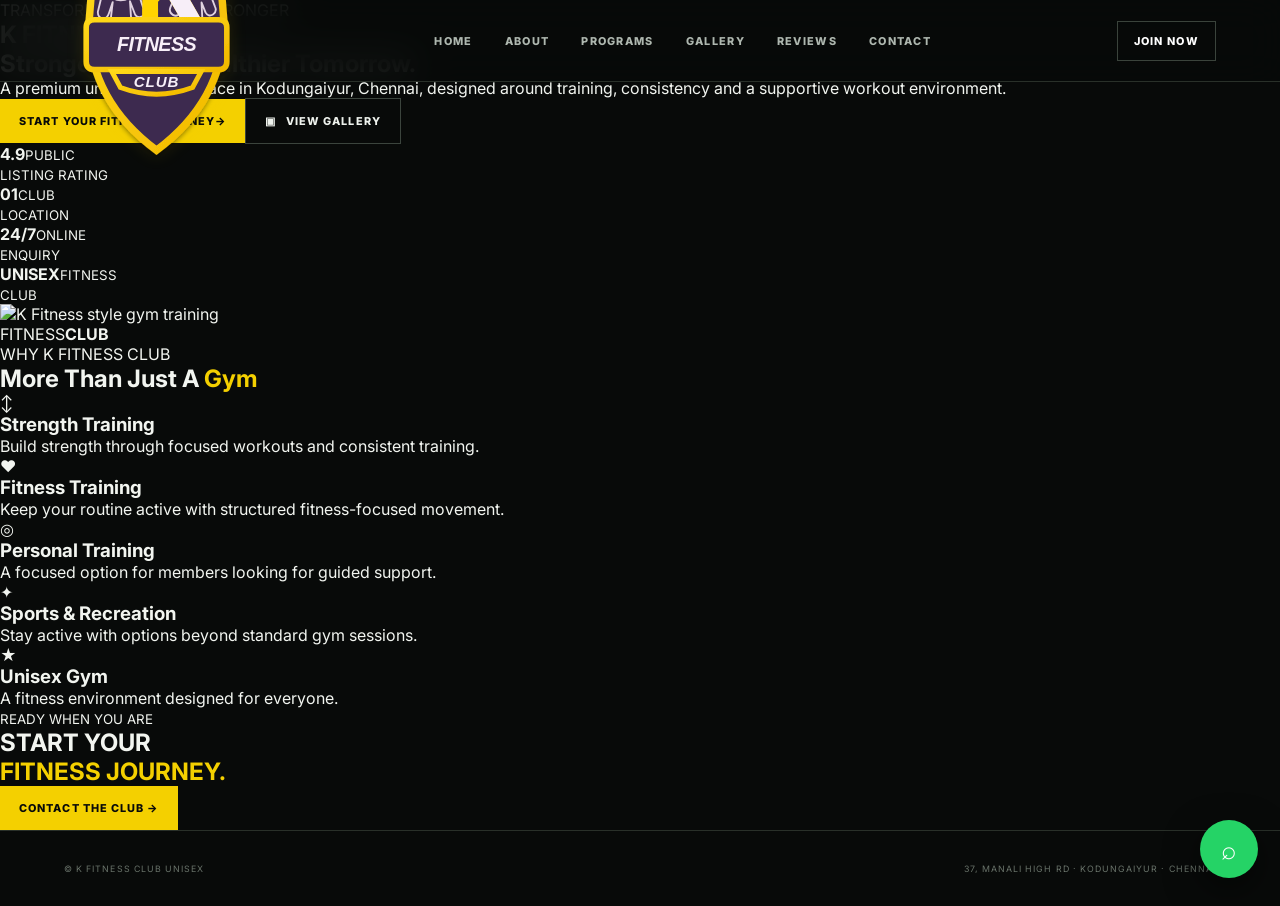
==== commit 12f42258: "Redesign homepage to match supplied K Fitness reference" ====
--- a/index.html
+++ b/index.html
@@ -1,17 +1,45 @@
 <!doctype html>
 <html lang="en"><head>
 <meta charset="utf-8"><meta name="viewport" content="width=device-width,initial-scale=1">
-<meta name="description" content="K Fitness Club Unisex — premium fitness club in Kodungaiyur, Chennai">
-<title>K Fitness Club Unisex | Kodungaiyur</title>
+<meta name="description" content="K Fitness Club Unisex — Kodungaiyur, Chennai">
+<title>K Fitness Club Unisex | Chennai</title>
 <link rel="preconnect" href="https://fonts.googleapis.com"><link rel="preconnect" href="https://fonts.gstatic.com" crossorigin>
-<link href="https://fonts.googleapis.com/css2?family=Bebas+Neue&family=Inter:wght@400;500;600;700;800&display=swap" rel="stylesheet">
+<link href="https://fonts.googleapis.com/css2?family=Bebas+Neue&family=Inter:wght@400;500;600;700;800;900&display=swap" rel="stylesheet">
 <link rel="stylesheet" href="styles.css"></head><body>
-<header class="nav"><a class="brand" href="#home"><img class="brand-logo" src="logo.svg" alt="K Fitness Club Unisex"></a><nav><a href="about.html">ABOUT</a><a href="programs.html">PROGRAMS</a><a href="gallery.html">GALLERY</a><a href="reviews.html">REVIEWS</a><a href="contact.html">CONTACT</a></nav><a class="navcta" href="https://wa.me/919080584625?text=Hi%20K%20Fitness%20Club%2C%20I%27d%20like%20to%20know%20more.">JOIN / ENQUIRE</a><button class="menu" aria-label="Open menu">☰</button></header>
-<div class="mobile"><a href="about.html">ABOUT</a><a href="programs.html">PROGRAMS</a><a href="gallery.html">GALLERY</a><a href="reviews.html">REVIEWS</a><a href="contact.html">CONTACT</a></div>
-<main id="home"><section class="hero"><div class="copy"><small>KODUNGAIYUR · CHENNAI</small><h1>TRAIN<br>BEYOND<br><em>LIMITS.</em></h1><p>Build strength. Improve performance. Make fitness part of your lifestyle.</p><div class="actions"><a class="primary" href="https://wa.me/919080584625?text=Hi%20K%20Fitness%20Club%2C%20I%27d%20like%20to%20know%20more.">START YOUR JOURNEY</a><a class="outline" href="#programs">EXPLORE PROGRAMS</a></div></div><div class="heroimg"><img src="https://images.unsplash.com/photo-1534438327276-14e5300c3a48?auto=format&fit=crop&w=1200&q=85" alt="Gym training area"><div class="rating"><b>4.9</b><span>PUBLIC LISTING<br>RATING</span></div></div></section>
-<div class="ticker"><span>DISCIPLINE</span><span>STRENGTH</span><span>CONSISTENCY</span><span>PERFORMANCE</span></div>
-<section class="section about"><div><small>01 / ABOUT</small><h2>NOT JUST A GYM.<br><em>A PLACE TO LEVEL UP.</em></h2></div><div><p class="lead">K Fitness Club Unisex is a fitness destination in Parvathi Nagar, Kodungaiyur, Chennai. Explore the club, enquire directly and discover a fitness routine built around consistency.</p><div class="stats"><div><b>4.9</b><span>PUBLIC LISTING RATING</span></div><div><b>01</b><span>CLUB LOCATION</span></div><div><b>24/7</b><span>ONLINE ENQUIRY</span></div></div><a class="primary" href="about.html">EXPLORE ABOUT →</a></div></section><section class="section dark" id="programs"><div class="top"><div><small>02 / PROGRAMS</small></div><h2>WAYS TO<br><em>GET STRONGER.</em></h2></div><div class="grid"><article><b>01</b><h3>STRENGTH &<br>CONDITIONING</h3><p>Build a stronger base with structured training and consistent movement.</p><a href="https://wa.me/919080584625?text=Hi%20K%20Fitness%20Club%2C%20I%27d%20like%20to%20know%20more.">ENQUIRE →</a></article><article><b>02</b><h3>PERSONAL<br>TRAINING</h3><p>A focused path for members looking for more guided support.</p><a href="https://wa.me/919080584625?text=Hi%20K%20Fitness%20Club%2C%20I%27d%20like%20to%20know%20more.">ENQUIRE →</a></article><article><b>03</b><h3>SWIMMING &<br>FITNESS</h3><p>Fitness options presented in a flexible club experience.</p><a href="https://wa.me/919080584625?text=Hi%20K%20Fitness%20Club%2C%20I%27d%20like%20to%20know%20more.">ENQUIRE →</a></article><article><b>04</b><h3>SPORTS &<br>RECREATION</h3><p>Keep your routine active with movement beyond standard workouts.</p><a href="https://wa.me/919080584625?text=Hi%20K%20Fitness%20Club%2C%20I%27d%20like%20to%20know%20more.">ENQUIRE →</a></article></div></section>
-<section class="section"><div class="top"><div><small>03 / GALLERY</small></div><h2>THE<br><em>ENERGY.</em></h2></div><div class="gallery-grid"><button class="photo"><img src="https://images.unsplash.com/photo-1581009146145-b5ef050c2e1e?auto=format&fit=crop&w=900&q=85" alt="Strength training"></button><button class="photo"><img src="https://images.unsplash.com/photo-1538805060514-97d9cc17730c?auto=format&fit=crop&w=800&q=85" alt="Gym workout"></button><div class="gallery-statement"><span>MOVE.</span><em>BUILD.</em><span>REPEAT.</span></div></div><a class="outline page-link" href="gallery.html">OPEN FULL GALLERY →</a></section><section class="statement"><span>“</span><h2>YOUR NEXT LEVEL<br><em>STARTS WITH ONE DECISION.</em></h2><small>SHOW UP · WORK HARD · STAY CONSISTENT</small></section>
-<section class="section contact" id="contact"><div><small>04 / CONTACT</small><h2>READY TO<br><em>START?</em></h2><p>37, Manali High Rd, Parvathi Nagar,<br>Kodungaiyur, Chennai, Tamil Nadu 600118</p></div><div class="card"><small>CALL / WHATSAPP</small><a class="phone" href="tel:+919080584625">+91 90805 84625</a><a class="primary" href="https://wa.me/919080584625?text=Hi%20K%20Fitness%20Club%2C%20I%27d%20like%20to%20know%20more.">WHATSAPP ENQUIRY</a><a class="outline" href="https://www.google.com/maps/search/?api=1&query=37%2C%20Manali%20High%20Rd%2C%20Parvathi%20Nagar%2C%20Kodungaiyur%2C%20Chennai%2C%20Tamil%20Nadu%20600118">GET DIRECTIONS</a></div></section></main>
-<footer><span>© K FITNESS CLUB UNISEX</span><span>KODUNGAIYUR · CHENNAI</span></footer><a class="wa" href="https://wa.me/919080584625?text=Hi%20K%20Fitness%20Club%2C%20I%27d%20like%20to%20know%20more." aria-label="WhatsApp">⌕</a>
+<header class="nav"><a class="brand" href="index.html"><img class="brand-logo" src="logo.svg" alt="K Fitness Club Unisex"></a>
+<nav><a class="active" href="index.html">HOME</a><a href="about.html">ABOUT</a><a href="programs.html">PROGRAMS</a><a href="gallery.html">GALLERY</a><a href="reviews.html">REVIEWS</a><a href="contact.html">CONTACT</a></nav>
+<a class="navcta" href="https://wa.me/919080584625?text=Hi%20K%20Fitness%20Club%2C%20I%27d%20like%20to%20know%20more.">JOIN NOW</a><button class="menu" aria-label="Open menu">☰</button></header>
+<div class="mobile"><a href="index.html">HOME</a><a href="about.html">ABOUT</a><a href="programs.html">PROGRAMS</a><a href="gallery.html">GALLERY</a><a href="reviews.html">REVIEWS</a><a href="contact.html">CONTACT</a></div>
+<main>
+<section class="showcase-hero">
+ <div class="hero-copy">
+  <div class="eyebrow">TRANSFORM <i>•</i> TRAIN <i>•</i> BE STRONGER</div>
+  <h1><span>K FITNESS</span> <b>CLUB</b></h1>
+  <h2>Stronger Today. Healthier Tomorrow.</h2>
+  <p>A premium unisex fitness space in Kodungaiyur, Chennai, designed around training, consistency and a supportive workout environment.</p>
+  <div class="hero-actions"><a class="primary" href="https://wa.me/919080584625?text=Hi%20K%20Fitness%20Club%2C%20I%27d%20like%20to%20know%20more.">START YOUR FITNESS JOURNEY <span>→</span></a><a class="outline" href="gallery.html">▣ &nbsp; VIEW GALLERY</a></div>
+  <div class="hero-stats">
+   <div><strong>4.9</strong><small>PUBLIC<br>LISTING RATING</small></div>
+   <div><strong>01</strong><small>CLUB<br>LOCATION</small></div>
+   <div><strong>24/7</strong><small>ONLINE<br>ENQUIRY</small></div>
+   <div><strong>UNISEX</strong><small>FITNESS<br>CLUB</small></div>
+  </div>
+ </div>
+ <div class="showcase-image"><img src="https://images.unsplash.com/photo-1581009146145-b5ef050c2e1e?auto=format&fit=crop&w=1400&q=90" alt="K Fitness style gym training"><div class="image-overlay"></div><div class="image-caption"><span>FITNESS</span><b>CLUB</b></div></div>
+</section>
+<section class="why-section">
+ <div class="section-kicker">WHY K FITNESS CLUB</div>
+ <h2>More Than Just A <em>Gym</em></h2><div class="yellow-line"></div>
+ <div class="why-grid">
+  <article><div class="icon">↕</div><h3>Strength Training</h3><p>Build strength through focused workouts and consistent training.</p></article>
+  <article><div class="icon">♥</div><h3>Fitness Training</h3><p>Keep your routine active with structured fitness-focused movement.</p></article>
+  <article><div class="icon">◎</div><h3>Personal Training</h3><p>A focused option for members looking for guided support.</p></article>
+  <article><div class="icon">✦</div><h3>Sports & Recreation</h3><p>Stay active with options beyond standard gym sessions.</p></article>
+  <article><div class="icon">★</div><h3>Unisex Gym</h3><p>A fitness environment designed for everyone.</p></article>
+ </div>
+</section>
+<section class="home-cta"><div><small>READY WHEN YOU ARE</small><h2>START YOUR<br><em>FITNESS JOURNEY.</em></h2></div><a class="primary" href="contact.html">CONTACT THE CLUB →</a></section>
+</main>
+<footer><span>© K FITNESS CLUB UNISEX</span><span>37, MANALI HIGH RD · KODUNGAIYUR · CHENNAI</span></footer>
+<a class="wa" href="https://wa.me/919080584625?text=Hi%20K%20Fitness%20Club%2C%20I%27d%20like%20to%20know%20more." aria-label="WhatsApp">⌕</a>
 <script src="script.js"></script></body></html>
--- a/styles.css
+++ b/styles.css
@@ -1 +1 @@
-*{box-sizing:border-box;margin:0;padding:0}html{scroll-behavior:smooth}body{background:#080a09;color:#f2f5f0;font-family:Inter,sans-serif;overflow-x:hidden}.nav{height:82px;padding:0 5vw;display:flex;align-items:center;justify-content:space-between;border-bottom:1px solid #293029;position:fixed;inset:0 0 auto;z-index:10;background:#080a09dd;backdrop-filter:blur(18px)}.brand{display:flex;gap:10px;align-items:center;text-decoration:none;color:#fff;font-weight:800}.brand b{font:2.5rem/1 'Bebas Neue';color:#c8ff32}.brand span{font-size:.9rem;line-height:.8}.brand small{display:block;font-size:.45rem;letter-spacing:.2em;color:#7e887f;margin-top:4px}.nav nav{display:flex;gap:2rem}.nav nav a,.navcta{font-size:.68rem;font-weight:800;letter-spacing:.12em;text-decoration:none;color:#aeb7af}.nav nav a:hover{color:#c8ff32}.navcta{border:1px solid #3a433b;padding:12px 16px;color:#fff}.menu{display:none;background:none;border:0;color:#fff;font-size:1.5rem}.hero{min-height:100vh;padding:140px 5vw 70px;display:grid;grid-template-columns:1fr 1fr;gap:5vw;align-items:center}.copy small,.section>small,.top small{font-size:.57rem;letter-spacing:.22em;color:#7e897f;font-weight:800}.copy h1{font:clamp(5.5rem,11vw,11rem)/.76 'Bebas Neue';margin:1.3rem 0}.copy em,h2 em,.gallery em,.statement em{color:#c8ff32;font-style:normal}.copy p,.lead,.contact p{color:#a2aba4;line-height:1.8}.actions{display:flex;gap:12px;margin-top:2rem;flex-wrap:wrap}.primary,.outline{display:inline-flex;justify-content:center;padding:15px 19px;text-decoration:none;font-size:.68rem;font-weight:800;letter-spacing:.1em}.primary{background:#c8ff32;color:#080a09}.outline{border:1px solid #3b443d;color:#eef2ed}.heroimg{height:72vh;min-height:500px;position:relative;overflow:hidden}.heroimg img{width:100%;height:100%;object-fit:cover;filter:contrast(1.08) saturate(.75)}.rating{position:absolute;left:22px;bottom:22px;background:#c8ff32;color:#080a09;padding:14px 17px;display:flex;gap:12px;align-items:center}.rating b{font-size:2rem}.rating span{font-size:.5rem;font-weight:800;letter-spacing:.12em}.ticker{padding:20px 5vw;border-block:1px solid #293029;display:flex;justify-content:space-around;color:#707a71;font-size:.66rem;font-weight:800;letter-spacing:.2em}.ticker span:first-child{color:#c8ff32}.section{padding:10vw 5vw}.about{display:grid;grid-template-columns:.65fr 1.35fr;gap:8vw}.about h2,.top h2,.contact h2{font:clamp(4rem,7vw,7.5rem)/.84 'Bebas Neue';margin:1.3rem 0 2rem}.lead{font-size:1.15rem;max-width:760px}.stats{display:flex;gap:5vw;border-top:1px solid #293029;margin-top:3rem;padding-top:2rem}.stats div{display:flex;flex-direction:column}.stats b{font:3rem 'Bebas Neue';color:#c8ff32}.stats span,.note{font-size:.52rem;letter-spacing:.13em;color:#727c73}.note{line-height:1.7;margin-top:1rem}.dark{background:#101411}.top{display:flex;justify-content:space-between;align-items:end;margin-bottom:4rem}.top h2{text-align:right;margin:0}.grid{display:grid;grid-template-columns:repeat(4,1fr);border-top:1px solid #293029}.grid article{padding:2rem 1.5rem 2.5rem;border-right:1px solid #293029;min-height:290px;display:flex;flex-direction:column}.grid article:last-child{border:0}.grid article>b{color:#c8ff32;font-size:.6rem}.grid h3{font-size:1.1rem;line-height:1.05;margin:3rem 0 1rem}.grid p{font-size:.82rem;line-height:1.7;color:#89938b}.grid a{margin-top:auto;color:#c8ff32;text-decoration:none;font-size:.58rem;font-weight:800;letter-spacing:.12em}.gallery{margin-top:2.5rem;display:grid;grid-template-columns:1.1fr .9fr .9fr;gap:12px}.gallery img{width:100%;height:350px;object-fit:cover}.gallery .tall{height:550px;grid-row:span 2}.gallery div{background:#c8ff32;color:#080a09;min-height:188px;padding:2rem;font:3.2rem/.84 'Bebas Neue';display:flex;flex-direction:column;justify-content:end}.gallery div em{color:#080a09}.statement{padding:10vw 5vw;background:#151a16;text-align:center}.statement>span{font:5rem Georgia;color:#c8ff32}.statement h2{font:clamp(4rem,8vw,8rem)/.8 'Bebas Neue';margin:1rem 0 2rem}.statement small{font-size:.53rem;letter-spacing:.2em;color:#7a847b}.contact{display:grid;grid-template-columns:1fr .7fr;gap:8vw;align-items:end}.contact h2{margin:1.3rem 0 1.5rem}.card{border:1px solid #333b34;padding:2rem;display:flex;flex-direction:column;gap:1rem}.card small{font-size:.55rem;letter-spacing:.18em;color:#7b867d}.phone{font-size:1.4rem;font-weight:800;text-decoration:none;color:#f2f5f0}.card .primary{margin-top:1rem}.card a{width:100%}footer{border-top:1px solid #293029;padding:2rem 5vw;display:flex;justify-content:space-between;align-items:center;color:#69736a;font-size:.55rem;letter-spacing:.12em}.wa{position:fixed;right:22px;bottom:22px;width:58px;height:58px;border-radius:50%;display:grid;place-items:center;background:#25d366;color:#fff;text-decoration:none;font-size:1.6rem;z-index:20;box-shadow:0 12px 35px #0008}.mobile{display:none}@media(max-width:900px){.nav nav,.navcta{display:none}.menu{display:block}.hero{grid-template-columns:1fr;padding-top:125px}.heroimg{height:55vh}.about,.contact{grid-template-columns:1fr;gap:3rem}.grid{grid-template-columns:1fr 1fr}.grid article{border-bottom:1px solid #293029}.gallery{grid-template-columns:1fr 1fr}.gallery .tall{height:350px;grid-row:auto}.gallery div{grid-column:span 2}.mobile{position:fixed;inset:82px 0 0;background:#080a09;z-index:9;padding:35px 5vw;display:flex;flex-direction:column;gap:1.5rem;transform:translateX(100%);transition:.3s}.mobile.open{transform:none}.mobile a{font:3.5rem 'Bebas Neue';text-decoration:none;color:#fff}}@media(max-width:560px){.nav{height:72px}.hero{padding:105px 5vw 65px;display:block}.copy h1{font-size:5.5rem}.heroimg{margin-top:2.5rem;height:58vh}.actions a{width:100%}.ticker{justify-content:flex-start;gap:15px;overflow:hidden;white-space:nowrap}.ticker span:nth-of-type(n+3){display:none}.section{padding:18vw 5vw}.about h2,.top h2,.contact h2{font-size:4.2rem}.top{display:block}.top h2{text-align:left;margin-top:1rem}.stats{gap:1.5rem}.stats b{font-size:2.4rem}.grid{grid-template-columns:1fr}.grid article{border-right:0}.gallery{grid-template-columns:1fr}.gallery img,.gallery .tall{height:320px}.gallery div{grid-column:auto;min-height:220px}.statement h2{font-size:4.5rem}footer{flex-direction:column;gap:1rem;align-items:flex-start}.wa{right:16px;bottom:16px;width:54px;height:54px}}.reviews-section{background:#0c0f0d}.review-head{display:flex;justify-content:space-between;align-items:center;border-block:1px solid #293029;padding:2rem 0;margin-bottom:1.5rem}.review-head div{display:flex;align-items:center;gap:1rem;flex-wrap:wrap}.review-head strong{font:4rem 'Bebas Neue';color:#c8ff32}.review-head span{color:#c8ff32;letter-spacing:.15em}.review-head small{font-size:.52rem;letter-spacing:.13em;color:#727c73}.review-grid{display:grid;grid-template-columns:repeat(3,1fr);gap:14px}.review-card{background:#151a16;border:1px solid #293029;padding:1.8rem;min-height:220px;display:flex;flex-direction:column}.review-stars{color:#c8ff32;letter-spacing:.1em}.review-stars span{color:#4b554d}.review-card p{color:#dce2dd;line-height:1.7;margin:1.3rem 0 1.5rem}.review-card b{font-size:.75rem}.review-card small{color:#68736a;font-size:.48rem;letter-spacing:.14em;margin-top:.35rem}.review-add{margin-top:2rem;border:1px solid #293029;padding:2rem;display:grid;grid-template-columns:1fr 1fr;gap:3rem}.review-add h3{font:3rem 'Bebas Neue';margin:1rem 0}.review-add p{color:#7f8981;line-height:1.7;font-size:.8rem}.review-add form{display:flex;flex-direction:column;gap:10px}.review-add input,.review-add select,.review-add textarea{background:#080a09;border:1px solid #343d35;color:#fff;padding:14px;font:inherit}.review-add textarea{min-height:110px;resize:vertical}.review-add .primary{border:0;cursor:pointer}.mobile a[href="#reviews"]{display:block}@media(max-width:900px){.review-grid{grid-template-columns:1fr 1fr}.review-add{grid-template-columns:1fr}}@media(max-width:560px){.review-head{align-items:flex-start;flex-direction:column;gap:1.5rem}.review-head .outline{width:100%}.review-grid{grid-template-columns:1fr}.review-add{padding:1.3rem}.review-add h3{font-size:2.7rem}}.gallery-grid{display:grid;grid-template-columns:1.2fr .8fr .8fr;gap:12px}.photo{border:0;padding:0;background:#111;cursor:pointer;overflow:hidden;height:300px}.photo:first-child{height:520px;grid-row:span 2}.photo img{width:100%;height:100%;object-fit:cover;transition:transform .6s,filter .6s;filter:saturate(.8)}.photo:hover img{transform:scale(1.05);filter:saturate(1.05)}.gallery-statement{background:#c8ff32;color:#080a09;min-height:188px;padding:2rem;font:3.2rem/.84 'Bebas Neue';display:flex;flex-direction:column;justify-content:end}.gallery-statement em{color:#080a09}.gallery-tools{margin-top:18px;border:1px solid #293029;padding:1.2rem 1.4rem;display:flex;justify-content:space-between;align-items:center;gap:20px}.gallery-tools small{font-size:.5rem;letter-spacing:.15em;color:#7b857d}.gallery-tools p{font-size:.75rem;color:#7d887f;margin-top:6px}.upload-btn{background:#c8ff32;color:#080a09;padding:13px 17px;font-size:.62rem;font-weight:800;letter-spacing:.1em;cursor:pointer;white-space:nowrap}.uploaded-gallery{display:grid;grid-template-columns:repeat(4,1fr);gap:12px;margin-top:12px}.uploaded-gallery img{width:100%;height:190px;object-fit:cover;cursor:pointer}.lightbox{position:fixed;inset:0;background:#000e;z-index:100;display:none;place-items:center;padding:30px}.lightbox.open{display:grid}.lightbox img{max-width:95vw;max-height:88vh;object-fit:contain}.lightbox button{position:absolute;top:20px;right:25px;background:none;border:0;color:#fff;font-size:2rem;cursor:pointer}@media(max-width:900px){.gallery-grid{grid-template-columns:1fr 1fr}.photo:first-child{height:350px;grid-row:auto}.gallery-statement{grid-column:span 2}.uploaded-gallery{grid-template-columns:repeat(3,1fr)}}@media(max-width:560px){.gallery-grid{grid-template-columns:1fr}.gallery-statement{grid-column:auto;min-height:220px}.photo,.photo:first-child{height:320px}.gallery-tools{flex-direction:column;align-items:stretch}.upload-btn{text-align:center}.uploaded-gallery{grid-template-columns:1fr 1fr}.uploaded-gallery img{height:150px}}.review-summary{display:grid;grid-template-columns:.8fr 1fr 1.1fr;gap:2rem;border-block:1px solid #293029;padding:2rem 0;margin-bottom:1.5rem;align-items:center}.score-box{display:flex;flex-direction:column}.score-box strong{font:5rem/.8 'Bebas Neue';color:#c8ff32}.score-box span{color:#c8ff32;letter-spacing:.16em;margin:10px 0}.score-box small{font-size:.5rem;letter-spacing:.12em;color:#727c73}.bar-box{display:flex;flex-direction:column;gap:7px}.bar-box div{display:grid;grid-template-columns:12px 1fr;gap:8px;align-items:center;font-size:.55rem;color:#7b857d}.bar-box i{height:5px;background:#293029;display:block;overflow:hidden}.bar-box b{height:100%;background:#c8ff32;display:block}.review-actions{display:flex;flex-direction:column;gap:9px}.review-actions a{width:100%;text-align:center}.review-card{position:relative}.review-card:before{content:'“';position:absolute;right:16px;top:8px;color:#293029;font:4rem Georgia}@media(max-width:900px){.review-summary{grid-template-columns:1fr 1fr}.review-actions{grid-column:span 2;flex-direction:row}.review-actions a{flex:1}}@media(max-width:560px){.review-summary{grid-template-columns:1fr}.review-actions{grid-column:auto;flex-direction:column}}.inner-hero{min-height:62vh;padding:160px 5vw 80px;display:flex;flex-direction:column;justify-content:end;border-bottom:1px solid #293029}.inner-hero h1{font:clamp(5rem,11vw,11rem)/.78 'Bebas Neue';margin:1.5rem 0}.inner-hero p{color:#8e9890;max-width:600px;line-height:1.8}.page-link{margin-top:18px}.nav nav a{white-space:nowrap}@media(max-width:1100px){.nav nav{gap:1rem}.nav nav a{font-size:.55rem}}+*{box-sizing:border-box;margin:0;padding:0}html{scroll-behavior:smooth}body{background:#080a09;color:#f2f5f0;font-family:Inter,sans-serif;overflow-x:hidden}.nav{height:82px;padding:0 5vw;display:flex;align-items:center;justify-content:space-between;border-bottom:1px solid #293029;position:fixed;inset:0 0 auto;z-index:10;background:#080a09dd;backdrop-filter:blur(18px)}.brand{display:flex;align-items:center;text-decoration:none;color:#fff}.brand-logo{width:185px;height:auto;display:block}.brand b{font:2.5rem/1 'Bebas Neue';color:#f4d000}.brand span{font-size:.9rem;line-height:.8}.brand small{display:block;font-size:.45rem;letter-spacing:.2em;color:#7e887f;margin-top:4px}.nav nav{display:flex;gap:2rem}.nav nav a,.navcta{font-size:.68rem;font-weight:800;letter-spacing:.12em;text-decoration:none;color:#aeb7af}.nav nav a:hover{color:#f4d000}.navcta{border:1px solid #3a433b;padding:12px 16px;color:#fff}.menu{display:none;background:none;border:0;color:#fff;font-size:1.5rem}.hero{min-height:100vh;padding:140px 5vw 70px;display:grid;grid-template-columns:1fr 1fr;gap:5vw;align-items:center}.copy small,.section>small,.top small{font-size:.57rem;letter-spacing:.22em;color:#7e897f;font-weight:800}.copy h1{font:clamp(5.5rem,11vw,11rem)/.76 'Bebas Neue';margin:1.3rem 0}.copy em,h2 em,.gallery em,.statement em{color:#f4d000;font-style:normal}.copy p,.lead,.contact p{color:#a2aba4;line-height:1.8}.actions{display:flex;gap:12px;margin-top:2rem;flex-wrap:wrap}.primary,.outline{display:inline-flex;justify-content:center;padding:15px 19px;text-decoration:none;font-size:.68rem;font-weight:800;letter-spacing:.1em}.primary{background:#f4d000;color:#080a09}.outline{border:1px solid #3b443d;color:#eef2ed}.heroimg{height:72vh;min-height:500px;position:relative;overflow:hidden}.heroimg img{width:100%;height:100%;object-fit:cover;filter:contrast(1.08) saturate(.75)}.rating{position:absolute;left:22px;bottom:22px;background:#f4d000;color:#080a09;padding:14px 17px;display:flex;gap:12px;align-items:center}.rating b{font-size:2rem}.rating span{font-size:.5rem;font-weight:800;letter-spacing:.12em}.ticker{padding:20px 5vw;border-block:1px solid #293029;display:flex;justify-content:space-around;color:#707a71;font-size:.66rem;font-weight:800;letter-spacing:.2em}.ticker span:first-child{color:#f4d000}.section{padding:10vw 5vw}.about{display:grid;grid-template-columns:.65fr 1.35fr;gap:8vw}.about h2,.top h2,.contact h2{font:clamp(4rem,7vw,7.5rem)/.84 'Bebas Neue';margin:1.3rem 0 2rem}.lead{font-size:1.15rem;max-width:760px}.stats{display:flex;gap:5vw;border-top:1px solid #293029;margin-top:3rem;padding-top:2rem}.stats div{display:flex;flex-direction:column}.stats b{font:3rem 'Bebas Neue';color:#f4d000}.stats span,.note{font-size:.52rem;letter-spacing:.13em;color:#727c73}.note{line-height:1.7;margin-top:1rem}.dark{background:#101411}.top{display:flex;justify-content:space-between;align-items:end;margin-bottom:4rem}.top h2{text-align:right;margin:0}.grid{display:grid;grid-template-columns:repeat(4,1fr);border-top:1px solid #293029}.grid article{padding:2rem 1.5rem 2.5rem;border-right:1px solid #293029;min-height:290px;display:flex;flex-direction:column}.grid article:last-child{border:0}.grid article>b{color:#f4d000;font-size:.6rem}.grid h3{font-size:1.1rem;line-height:1.05;margin:3rem 0 1rem}.grid p{font-size:.82rem;line-height:1.7;color:#89938b}.grid a{margin-top:auto;color:#f4d000;text-decoration:none;font-size:.58rem;font-weight:800;letter-spacing:.12em}.gallery{margin-top:2.5rem;display:grid;grid-template-columns:1.1fr .9fr .9fr;gap:12px}.gallery img{width:100%;height:350px;object-fit:cover}.gallery .tall{height:550px;grid-row:span 2}.gallery div{background:#f4d000;color:#080a09;min-height:188px;padding:2rem;font:3.2rem/.84 'Bebas Neue';display:flex;flex-direction:column;justify-content:end}.gallery div em{color:#080a09}.statement{padding:10vw 5vw;background:#151a16;text-align:center}.statement>span{font:5rem Georgia;color:#f4d000}.statement h2{font:clamp(4rem,8vw,8rem)/.8 'Bebas Neue';margin:1rem 0 2rem}.statement small{font-size:.53rem;letter-spacing:.2em;color:#7a847b}.contact{display:grid;grid-template-columns:1fr .7fr;gap:8vw;align-items:end}.contact h2{margin:1.3rem 0 1.5rem}.card{border:1px solid #333b34;padding:2rem;display:flex;flex-direction:column;gap:1rem}.card small{font-size:.55rem;letter-spacing:.18em;color:#7b867d}.phone{font-size:1.4rem;font-weight:800;text-decoration:none;color:#f2f5f0}.card .primary{margin-top:1rem}.card a{width:100%}footer{border-top:1px solid #293029;padding:2rem 5vw;display:flex;justify-content:space-between;align-items:center;color:#69736a;font-size:.55rem;letter-spacing:.12em}.wa{position:fixed;right:22px;bottom:22px;width:58px;height:58px;border-radius:50%;display:grid;place-items:center;background:#25d366;color:#fff;text-decoration:none;font-size:1.6rem;z-index:20;box-shadow:0 12px 35px #0008}.mobile{display:none}@media(max-width:900px){.nav nav,.navcta{display:none}.menu{display:block}.hero{grid-template-columns:1fr;padding-top:125px}.heroimg{height:55vh}.about,.contact{grid-template-columns:1fr;gap:3rem}.grid{grid-template-columns:1fr 1fr}.grid article{border-bottom:1px solid #293029}.gallery{grid-template-columns:1fr 1fr}.gallery .tall{height:350px;grid-row:auto}.gallery div{grid-column:span 2}.mobile{position:fixed;inset:82px 0 0;background:#080a09;z-index:9;padding:35px 5vw;display:flex;flex-direction:column;gap:1.5rem;transform:translateX(100%);transition:.3s}.mobile.open{transform:none}.mobile a{font:3.5rem 'Bebas Neue';text-decoration:none;color:#fff}}@media(max-width:560px){.nav{height:72px}.hero{padding:105px 5vw 65px;display:block}.copy h1{font-size:5.5rem}.heroimg{margin-top:2.5rem;height:58vh}.actions a{width:100%}.ticker{justify-content:flex-start;gap:15px;overflow:hidden;white-space:nowrap}.ticker span:nth-of-type(n+3){display:none}.section{padding:18vw 5vw}.about h2,.top h2,.contact h2{font-size:4.2rem}.top{display:block}.top h2{text-align:left;margin-top:1rem}.stats{gap:1.5rem}.stats b{font-size:2.4rem}.grid{grid-template-columns:1fr}.grid article{border-right:0}.gallery{grid-template-columns:1fr}.gallery img,.gallery .tall{height:320px}.gallery div{grid-column:auto;min-height:220px}.statement h2{font-size:4.5rem}footer{flex-direction:column;gap:1rem;align-items:flex-start}.wa{right:16px;bottom:16px;width:54px;height:54px}}.reviews-section{background:#0c0f0d}.review-head{display:flex;justify-content:space-between;align-items:center;border-block:1px solid #293029;padding:2rem 0;margin-bottom:1.5rem}.review-head div{display:flex;align-items:center;gap:1rem;flex-wrap:wrap}.review-head strong{font:4rem 'Bebas Neue';color:#f4d000}.review-head span{color:#f4d000;letter-spacing:.15em}.review-head small{font-size:.52rem;letter-spacing:.13em;color:#727c73}.review-grid{display:grid;grid-template-columns:repeat(3,1fr);gap:14px}.review-card{background:#151a16;border:1px solid #293029;padding:1.8rem;min-height:220px;display:flex;flex-direction:column}.review-stars{color:#f4d000;letter-spacing:.1em}.review-stars span{color:#4b554d}.review-card p{color:#dce2dd;line-height:1.7;margin:1.3rem 0 1.5rem}.review-card b{font-size:.75rem}.review-card small{color:#68736a;font-size:.48rem;letter-spacing:.14em;margin-top:.35rem}.review-add{margin-top:2rem;border:1px solid #293029;padding:2rem;display:grid;grid-template-columns:1fr 1fr;gap:3rem}.review-add h3{font:3rem 'Bebas Neue';margin:1rem 0}.review-add p{color:#7f8981;line-height:1.7;font-size:.8rem}.review-add form{display:flex;flex-direction:column;gap:10px}.review-add input,.review-add select,.review-add textarea{background:#080a09;border:1px solid #343d35;color:#fff;padding:14px;font:inherit}.review-add textarea{min-height:110px;resize:vertical}.review-add .primary{border:0;cursor:pointer}.mobile a[href="#reviews"]{display:block}@media(max-width:900px){.review-grid{grid-template-columns:1fr 1fr}.review-add{grid-template-columns:1fr}}@media(max-width:560px){.review-head{align-items:flex-start;flex-direction:column;gap:1.5rem}.review-head .outline{width:100%}.review-grid{grid-template-columns:1fr}.review-add{padding:1.3rem}.review-add h3{font-size:2.7rem}}.gallery-grid{display:grid;grid-template-columns:1.2fr .8fr .8fr;gap:12px}.photo{border:0;padding:0;background:#111;cursor:pointer;overflow:hidden;height:300px}.photo:first-child{height:520px;grid-row:span 2}.photo img{width:100%;height:100%;object-fit:cover;transition:transform .6s,filter .6s;filter:saturate(.8)}.photo:hover img{transform:scale(1.05);filter:saturate(1.05)}.gallery-statement{background:#f4d000;color:#080a09;min-height:188px;padding:2rem;font:3.2rem/.84 'Bebas Neue';display:flex;flex-direction:column;justify-content:end}.gallery-statement em{color:#080a09}.gallery-tools{margin-top:18px;border:1px solid #293029;padding:1.2rem 1.4rem;display:flex;justify-content:space-between;align-items:center;gap:20px}.gallery-tools small{font-size:.5rem;letter-spacing:.15em;color:#7b857d}.gallery-tools p{font-size:.75rem;color:#7d887f;margin-top:6px}.upload-btn{background:#f4d000;color:#080a09;padding:13px 17px;font-size:.62rem;font-weight:800;letter-spacing:.1em;cursor:pointer;white-space:nowrap}.uploaded-gallery{display:grid;grid-template-columns:repeat(4,1fr);gap:12px;margin-top:12px}.uploaded-gallery img{width:100%;height:190px;object-fit:cover;cursor:pointer}.lightbox{position:fixed;inset:0;background:#000e;z-index:100;display:none;place-items:center;padding:30px}.lightbox.open{display:grid}.lightbox img{max-width:95vw;max-height:88vh;object-fit:contain}.lightbox button{position:absolute;top:20px;right:25px;background:none;border:0;color:#fff;font-size:2rem;cursor:pointer}@media(max-width:900px){.gallery-grid{grid-template-columns:1fr 1fr}.photo:first-child{height:350px;grid-row:auto}.gallery-statement{grid-column:span 2}.uploaded-gallery{grid-template-columns:repeat(3,1fr)}}@media(max-width:560px){.gallery-grid{grid-template-columns:1fr}.gallery-statement{grid-column:auto;min-height:220px}.photo,.photo:first-child{height:320px}.gallery-tools{flex-direction:column;align-items:stretch}.upload-btn{text-align:center}.uploaded-gallery{grid-template-columns:1fr 1fr}.uploaded-gallery img{height:150px}}.review-summary{display:grid;grid-template-columns:.8fr 1fr 1.1fr;gap:2rem;border-block:1px solid #293029;padding:2rem 0;margin-bottom:1.5rem;align-items:center}.score-box{display:flex;flex-direction:column}.score-box strong{font:5rem/.8 'Bebas Neue';color:#f4d000}.score-box span{color:#f4d000;letter-spacing:.16em;margin:10px 0}.score-box small{font-size:.5rem;letter-spacing:.12em;color:#727c73}.bar-box{display:flex;flex-direction:column;gap:7px}.bar-box div{display:grid;grid-template-columns:12px 1fr;gap:8px;align-items:center;font-size:.55rem;color:#7b857d}.bar-box i{height:5px;background:#293029;display:block;overflow:hidden}.bar-box b{height:100%;background:#f4d000;display:block}.review-actions{display:flex;flex-direction:column;gap:9px}.review-actions a{width:100%;text-align:center}.review-card{position:relative}.review-card:before{content:'“';position:absolute;right:16px;top:8px;color:#293029;font:4rem Georgia}@media(max-width:900px){.review-summary{grid-template-columns:1fr 1fr}.review-actions{grid-column:span 2;flex-direction:row}.review-actions a{flex:1}}@media(max-width:560px){.review-summary{grid-template-columns:1fr}.review-actions{grid-column:auto;flex-direction:column}}.inner-hero{min-height:62vh;padding:160px 5vw 80px;display:flex;flex-direction:column;justify-content:end;border-bottom:1px solid #293029}.inner-hero h1{font:clamp(5rem,11vw,11rem)/.78 'Bebas Neue';margin:1.5rem 0}.inner-hero p{color:#8e9890;max-width:600px;line-height:1.8}.page-link{margin-top:18px}.nav nav a{white-space:nowrap}@media(max-width:1100px){.nav nav{gap:1rem}.nav nav a{font-size:.55rem}}.brand-logo{filter:drop-shadow(0 0 8px #f4d00022)}.primary{background:#f4d000;color:#080a09}.outline:hover{border-color:#f4d000;color:#f4d000}.nav nav a:hover{color:#f4d000}.rating{background:#f4d000}.stats b{color:#f4d000}.grid article>b,.grid a{color:#f4d000}.gallery-statement{background:#f4d000}.score-box strong,.score-box span,.bar-box b{color:#f4d000}.review-stars{color:#f4d000}.review-actions .primary{background:#f4d000}@media(max-width:560px){.brand-logo{width:145px}}
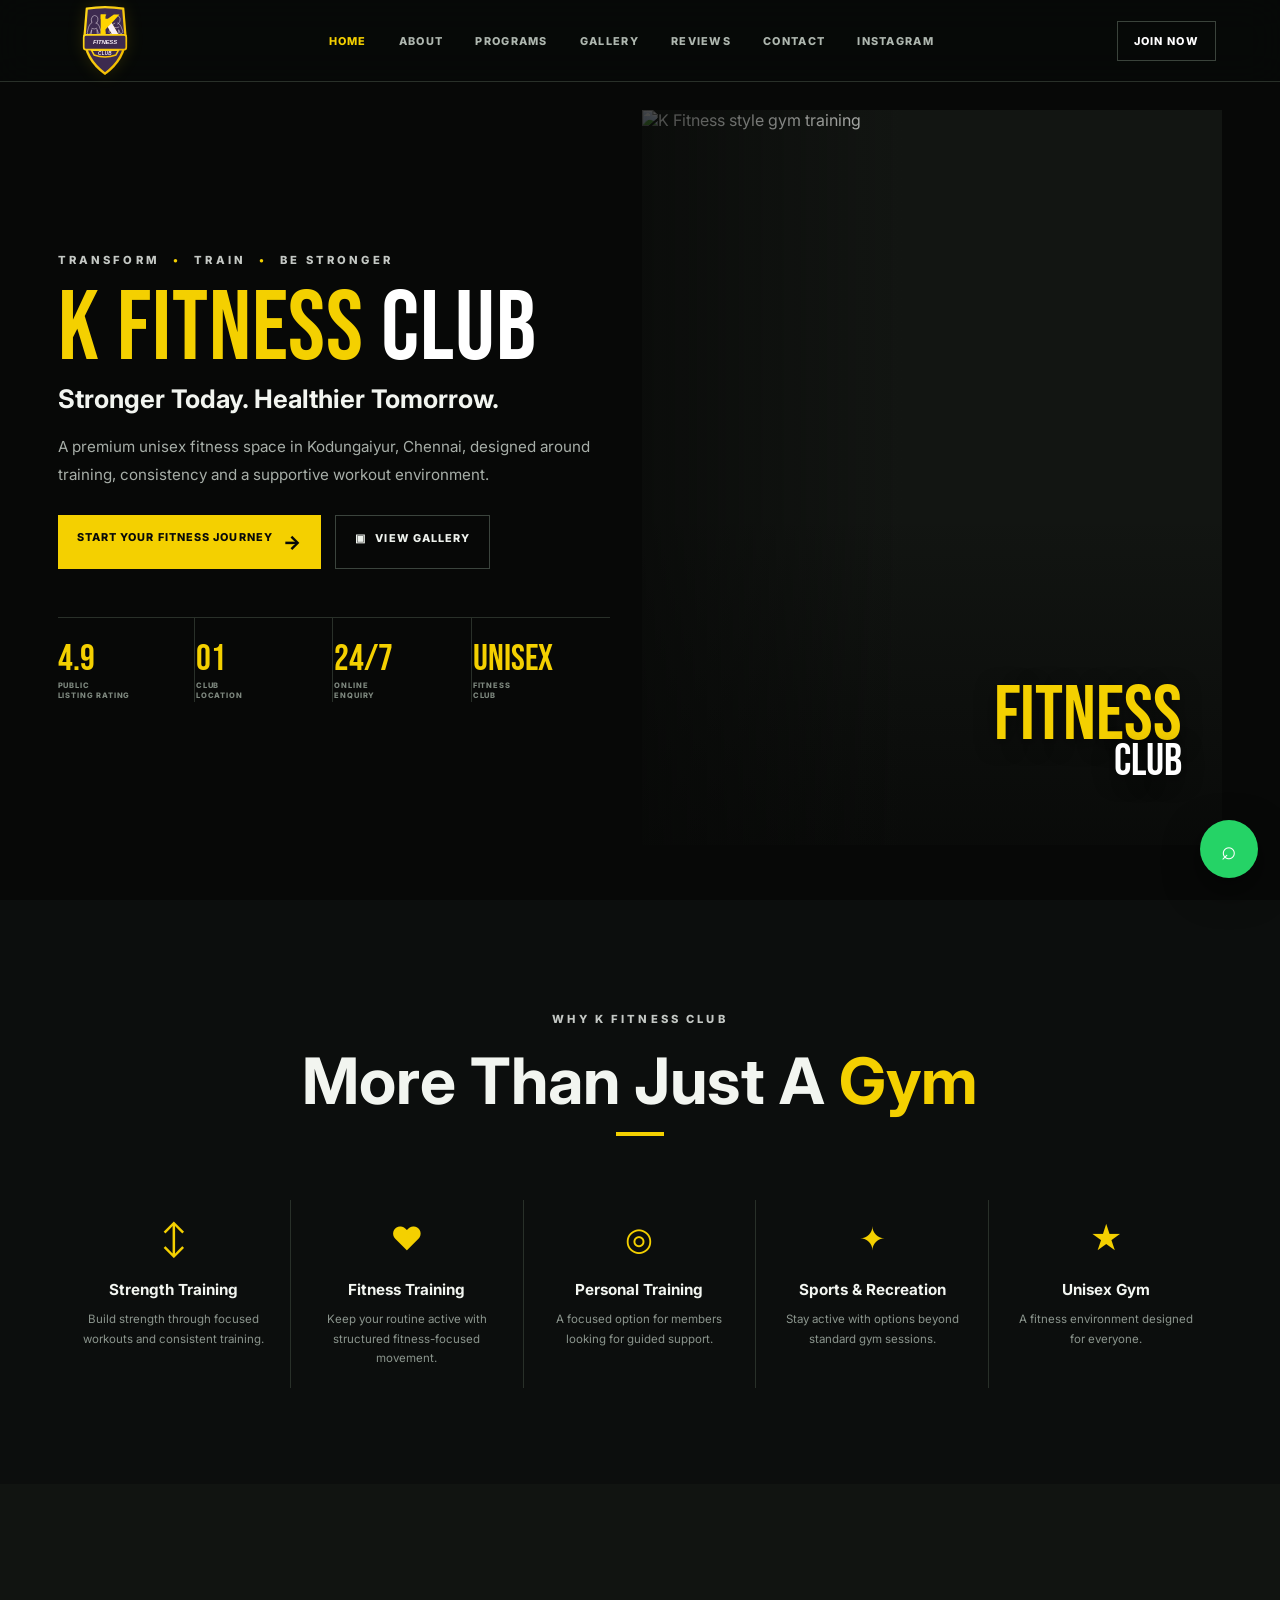
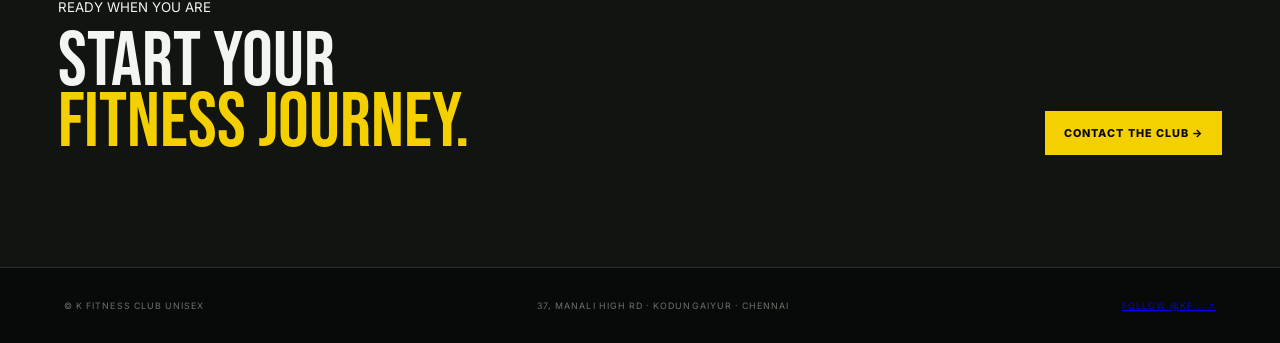
==== commit 919a5191: "Add official K Fitness Instagram link" ====
--- a/index.html
+++ b/index.html
@@ -7,9 +7,9 @@
 <link href="https://fonts.googleapis.com/css2?family=Bebas+Neue&family=Inter:wght@400;500;600;700;800;900&display=swap" rel="stylesheet">
 <link rel="stylesheet" href="styles.css"></head><body>
 <header class="nav"><a class="brand" href="index.html"><img class="brand-logo" src="logo.svg" alt="K Fitness Club Unisex"></a>
-<nav><a class="active" href="index.html">HOME</a><a href="about.html">ABOUT</a><a href="programs.html">PROGRAMS</a><a href="gallery.html">GALLERY</a><a href="reviews.html">REVIEWS</a><a href="contact.html">CONTACT</a></nav>
+<nav><a class="active" href="index.html">HOME</a><a href="about.html">ABOUT</a><a href="programs.html">PROGRAMS</a><a href="gallery.html">GALLERY</a><a href="reviews.html">REVIEWS</a><a href="contact.html">CONTACT</a><a href="https://www.instagram.com/kfitnessclub_kodungaiyur/?stkn=MW01eGYybTQ4b3J2Yw==" target="_blank" rel="noopener">INSTAGRAM</a></nav>
 <a class="navcta" href="https://wa.me/919080584625?text=Hi%20K%20Fitness%20Club%2C%20I%27d%20like%20to%20know%20more.">JOIN NOW</a><button class="menu" aria-label="Open menu">☰</button></header>
-<div class="mobile"><a href="index.html">HOME</a><a href="about.html">ABOUT</a><a href="programs.html">PROGRAMS</a><a href="gallery.html">GALLERY</a><a href="reviews.html">REVIEWS</a><a href="contact.html">CONTACT</a></div>
+<div class="mobile"><a href="index.html">HOME</a><a href="about.html">ABOUT</a><a href="programs.html">PROGRAMS</a><a href="gallery.html">GALLERY</a><a href="reviews.html">REVIEWS</a><a href="contact.html">CONTACT</a><a href="https://www.instagram.com/kfitnessclub_kodungaiyur/?stkn=MW01eGYybTQ4b3J2Yw==" target="_blank" rel="noopener">INSTAGRAM ↗</a></div>
 <main>
 <section class="showcase-hero">
  <div class="hero-copy">
@@ -40,6 +40,6 @@
 </section>
 <section class="home-cta"><div><small>READY WHEN YOU ARE</small><h2>START YOUR<br><em>FITNESS JOURNEY.</em></h2></div><a class="primary" href="contact.html">CONTACT THE CLUB →</a></section>
 </main>
-<footer><span>© K FITNESS CLUB UNISEX</span><span>37, MANALI HIGH RD · KODUNGAIYUR · CHENNAI</span></footer>
+<footer><span>© K FITNESS CLUB UNISEX</span><span>37, MANALI HIGH RD · KODUNGAIYUR · CHENNAI</span><a class="footer-insta" href="https://www.instagram.com/kfitnessclub_kodungaiyur/?stkn=MW01eGYybTQ4b3J2Yw==" target="_blank" rel="noopener">FOLLOW @KF... ↗</a></footer>
 <a class="wa" href="https://wa.me/919080584625?text=Hi%20K%20Fitness%20Club%2C%20I%27d%20like%20to%20know%20more." aria-label="WhatsApp">⌕</a>
 <script src="script.js"></script></body></html>
--- a/styles.css
+++ b/styles.css
@@ -1 +1 @@
-*{box-sizing:border-box;margin:0;padding:0}html{scroll-behavior:smooth}body{background:#080a09;color:#f2f5f0;font-family:Inter,sans-serif;overflow-x:hidden}.nav{height:82px;padding:0 5vw;display:flex;align-items:center;justify-content:space-between;border-bottom:1px solid #293029;position:fixed;inset:0 0 auto;z-index:10;background:#080a09dd;backdrop-filter:blur(18px)}.brand{display:flex;align-items:center;text-decoration:none;color:#fff}.brand-logo{width:185px;height:auto;display:block}.brand b{font:2.5rem/1 'Bebas Neue';color:#f4d000}.brand span{font-size:.9rem;line-height:.8}.brand small{display:block;font-size:.45rem;letter-spacing:.2em;color:#7e887f;margin-top:4px}.nav nav{display:flex;gap:2rem}.nav nav a,.navcta{font-size:.68rem;font-weight:800;letter-spacing:.12em;text-decoration:none;color:#aeb7af}.nav nav a:hover{color:#f4d000}.navcta{border:1px solid #3a433b;padding:12px 16px;color:#fff}.menu{display:none;background:none;border:0;color:#fff;font-size:1.5rem}.hero{min-height:100vh;padding:140px 5vw 70px;display:grid;grid-template-columns:1fr 1fr;gap:5vw;align-items:center}.copy small,.section>small,.top small{font-size:.57rem;letter-spacing:.22em;color:#7e897f;font-weight:800}.copy h1{font:clamp(5.5rem,11vw,11rem)/.76 'Bebas Neue';margin:1.3rem 0}.copy em,h2 em,.gallery em,.statement em{color:#f4d000;font-style:normal}.copy p,.lead,.contact p{color:#a2aba4;line-height:1.8}.actions{display:flex;gap:12px;margin-top:2rem;flex-wrap:wrap}.primary,.outline{display:inline-flex;justify-content:center;padding:15px 19px;text-decoration:none;font-size:.68rem;font-weight:800;letter-spacing:.1em}.primary{background:#f4d000;color:#080a09}.outline{border:1px solid #3b443d;color:#eef2ed}.heroimg{height:72vh;min-height:500px;position:relative;overflow:hidden}.heroimg img{width:100%;height:100%;object-fit:cover;filter:contrast(1.08) saturate(.75)}.rating{position:absolute;left:22px;bottom:22px;background:#f4d000;color:#080a09;padding:14px 17px;display:flex;gap:12px;align-items:center}.rating b{font-size:2rem}.rating span{font-size:.5rem;font-weight:800;letter-spacing:.12em}.ticker{padding:20px 5vw;border-block:1px solid #293029;display:flex;justify-content:space-around;color:#707a71;font-size:.66rem;font-weight:800;letter-spacing:.2em}.ticker span:first-child{color:#f4d000}.section{padding:10vw 5vw}.about{display:grid;grid-template-columns:.65fr 1.35fr;gap:8vw}.about h2,.top h2,.contact h2{font:clamp(4rem,7vw,7.5rem)/.84 'Bebas Neue';margin:1.3rem 0 2rem}.lead{font-size:1.15rem;max-width:760px}.stats{display:flex;gap:5vw;border-top:1px solid #293029;margin-top:3rem;padding-top:2rem}.stats div{display:flex;flex-direction:column}.stats b{font:3rem 'Bebas Neue';color:#f4d000}.stats span,.note{font-size:.52rem;letter-spacing:.13em;color:#727c73}.note{line-height:1.7;margin-top:1rem}.dark{background:#101411}.top{display:flex;justify-content:space-between;align-items:end;margin-bottom:4rem}.top h2{text-align:right;margin:0}.grid{display:grid;grid-template-columns:repeat(4,1fr);border-top:1px solid #293029}.grid article{padding:2rem 1.5rem 2.5rem;border-right:1px solid #293029;min-height:290px;display:flex;flex-direction:column}.grid article:last-child{border:0}.grid article>b{color:#f4d000;font-size:.6rem}.grid h3{font-size:1.1rem;line-height:1.05;margin:3rem 0 1rem}.grid p{font-size:.82rem;line-height:1.7;color:#89938b}.grid a{margin-top:auto;color:#f4d000;text-decoration:none;font-size:.58rem;font-weight:800;letter-spacing:.12em}.gallery{margin-top:2.5rem;display:grid;grid-template-columns:1.1fr .9fr .9fr;gap:12px}.gallery img{width:100%;height:350px;object-fit:cover}.gallery .tall{height:550px;grid-row:span 2}.gallery div{background:#f4d000;color:#080a09;min-height:188px;padding:2rem;font:3.2rem/.84 'Bebas Neue';display:flex;flex-direction:column;justify-content:end}.gallery div em{color:#080a09}.statement{padding:10vw 5vw;background:#151a16;text-align:center}.statement>span{font:5rem Georgia;color:#f4d000}.statement h2{font:clamp(4rem,8vw,8rem)/.8 'Bebas Neue';margin:1rem 0 2rem}.statement small{font-size:.53rem;letter-spacing:.2em;color:#7a847b}.contact{display:grid;grid-template-columns:1fr .7fr;gap:8vw;align-items:end}.contact h2{margin:1.3rem 0 1.5rem}.card{border:1px solid #333b34;padding:2rem;display:flex;flex-direction:column;gap:1rem}.card small{font-size:.55rem;letter-spacing:.18em;color:#7b867d}.phone{font-size:1.4rem;font-weight:800;text-decoration:none;color:#f2f5f0}.card .primary{margin-top:1rem}.card a{width:100%}footer{border-top:1px solid #293029;padding:2rem 5vw;display:flex;justify-content:space-between;align-items:center;color:#69736a;font-size:.55rem;letter-spacing:.12em}.wa{position:fixed;right:22px;bottom:22px;width:58px;height:58px;border-radius:50%;display:grid;place-items:center;background:#25d366;color:#fff;text-decoration:none;font-size:1.6rem;z-index:20;box-shadow:0 12px 35px #0008}.mobile{display:none}@media(max-width:900px){.nav nav,.navcta{display:none}.menu{display:block}.hero{grid-template-columns:1fr;padding-top:125px}.heroimg{height:55vh}.about,.contact{grid-template-columns:1fr;gap:3rem}.grid{grid-template-columns:1fr 1fr}.grid article{border-bottom:1px solid #293029}.gallery{grid-template-columns:1fr 1fr}.gallery .tall{height:350px;grid-row:auto}.gallery div{grid-column:span 2}.mobile{position:fixed;inset:82px 0 0;background:#080a09;z-index:9;padding:35px 5vw;display:flex;flex-direction:column;gap:1.5rem;transform:translateX(100%);transition:.3s}.mobile.open{transform:none}.mobile a{font:3.5rem 'Bebas Neue';text-decoration:none;color:#fff}}@media(max-width:560px){.nav{height:72px}.hero{padding:105px 5vw 65px;display:block}.copy h1{font-size:5.5rem}.heroimg{margin-top:2.5rem;height:58vh}.actions a{width:100%}.ticker{justify-content:flex-start;gap:15px;overflow:hidden;white-space:nowrap}.ticker span:nth-of-type(n+3){display:none}.section{padding:18vw 5vw}.about h2,.top h2,.contact h2{font-size:4.2rem}.top{display:block}.top h2{text-align:left;margin-top:1rem}.stats{gap:1.5rem}.stats b{font-size:2.4rem}.grid{grid-template-columns:1fr}.grid article{border-right:0}.gallery{grid-template-columns:1fr}.gallery img,.gallery .tall{height:320px}.gallery div{grid-column:auto;min-height:220px}.statement h2{font-size:4.5rem}footer{flex-direction:column;gap:1rem;align-items:flex-start}.wa{right:16px;bottom:16px;width:54px;height:54px}}.reviews-section{background:#0c0f0d}.review-head{display:flex;justify-content:space-between;align-items:center;border-block:1px solid #293029;padding:2rem 0;margin-bottom:1.5rem}.review-head div{display:flex;align-items:center;gap:1rem;flex-wrap:wrap}.review-head strong{font:4rem 'Bebas Neue';color:#f4d000}.review-head span{color:#f4d000;letter-spacing:.15em}.review-head small{font-size:.52rem;letter-spacing:.13em;color:#727c73}.review-grid{display:grid;grid-template-columns:repeat(3,1fr);gap:14px}.review-card{background:#151a16;border:1px solid #293029;padding:1.8rem;min-height:220px;display:flex;flex-direction:column}.review-stars{color:#f4d000;letter-spacing:.1em}.review-stars span{color:#4b554d}.review-card p{color:#dce2dd;line-height:1.7;margin:1.3rem 0 1.5rem}.review-card b{font-size:.75rem}.review-card small{color:#68736a;font-size:.48rem;letter-spacing:.14em;margin-top:.35rem}.review-add{margin-top:2rem;border:1px solid #293029;padding:2rem;display:grid;grid-template-columns:1fr 1fr;gap:3rem}.review-add h3{font:3rem 'Bebas Neue';margin:1rem 0}.review-add p{color:#7f8981;line-height:1.7;font-size:.8rem}.review-add form{display:flex;flex-direction:column;gap:10px}.review-add input,.review-add select,.review-add textarea{background:#080a09;border:1px solid #343d35;color:#fff;padding:14px;font:inherit}.review-add textarea{min-height:110px;resize:vertical}.review-add .primary{border:0;cursor:pointer}.mobile a[href="#reviews"]{display:block}@media(max-width:900px){.review-grid{grid-template-columns:1fr 1fr}.review-add{grid-template-columns:1fr}}@media(max-width:560px){.review-head{align-items:flex-start;flex-direction:column;gap:1.5rem}.review-head .outline{width:100%}.review-grid{grid-template-columns:1fr}.review-add{padding:1.3rem}.review-add h3{font-size:2.7rem}}.gallery-grid{display:grid;grid-template-columns:1.2fr .8fr .8fr;gap:12px}.photo{border:0;padding:0;background:#111;cursor:pointer;overflow:hidden;height:300px}.photo:first-child{height:520px;grid-row:span 2}.photo img{width:100%;height:100%;object-fit:cover;transition:transform .6s,filter .6s;filter:saturate(.8)}.photo:hover img{transform:scale(1.05);filter:saturate(1.05)}.gallery-statement{background:#f4d000;color:#080a09;min-height:188px;padding:2rem;font:3.2rem/.84 'Bebas Neue';display:flex;flex-direction:column;justify-content:end}.gallery-statement em{color:#080a09}.gallery-tools{margin-top:18px;border:1px solid #293029;padding:1.2rem 1.4rem;display:flex;justify-content:space-between;align-items:center;gap:20px}.gallery-tools small{font-size:.5rem;letter-spacing:.15em;color:#7b857d}.gallery-tools p{font-size:.75rem;color:#7d887f;margin-top:6px}.upload-btn{background:#f4d000;color:#080a09;padding:13px 17px;font-size:.62rem;font-weight:800;letter-spacing:.1em;cursor:pointer;white-space:nowrap}.uploaded-gallery{display:grid;grid-template-columns:repeat(4,1fr);gap:12px;margin-top:12px}.uploaded-gallery img{width:100%;height:190px;object-fit:cover;cursor:pointer}.lightbox{position:fixed;inset:0;background:#000e;z-index:100;display:none;place-items:center;padding:30px}.lightbox.open{display:grid}.lightbox img{max-width:95vw;max-height:88vh;object-fit:contain}.lightbox button{position:absolute;top:20px;right:25px;background:none;border:0;color:#fff;font-size:2rem;cursor:pointer}@media(max-width:900px){.gallery-grid{grid-template-columns:1fr 1fr}.photo:first-child{height:350px;grid-row:auto}.gallery-statement{grid-column:span 2}.uploaded-gallery{grid-template-columns:repeat(3,1fr)}}@media(max-width:560px){.gallery-grid{grid-template-columns:1fr}.gallery-statement{grid-column:auto;min-height:220px}.photo,.photo:first-child{height:320px}.gallery-tools{flex-direction:column;align-items:stretch}.upload-btn{text-align:center}.uploaded-gallery{grid-template-columns:1fr 1fr}.uploaded-gallery img{height:150px}}.review-summary{display:grid;grid-template-columns:.8fr 1fr 1.1fr;gap:2rem;border-block:1px solid #293029;padding:2rem 0;margin-bottom:1.5rem;align-items:center}.score-box{display:flex;flex-direction:column}.score-box strong{font:5rem/.8 'Bebas Neue';color:#f4d000}.score-box span{color:#f4d000;letter-spacing:.16em;margin:10px 0}.score-box small{font-size:.5rem;letter-spacing:.12em;color:#727c73}.bar-box{display:flex;flex-direction:column;gap:7px}.bar-box div{display:grid;grid-template-columns:12px 1fr;gap:8px;align-items:center;font-size:.55rem;color:#7b857d}.bar-box i{height:5px;background:#293029;display:block;overflow:hidden}.bar-box b{height:100%;background:#f4d000;display:block}.review-actions{display:flex;flex-direction:column;gap:9px}.review-actions a{width:100%;text-align:center}.review-card{position:relative}.review-card:before{content:'“';position:absolute;right:16px;top:8px;color:#293029;font:4rem Georgia}@media(max-width:900px){.review-summary{grid-template-columns:1fr 1fr}.review-actions{grid-column:span 2;flex-direction:row}.review-actions a{flex:1}}@media(max-width:560px){.review-summary{grid-template-columns:1fr}.review-actions{grid-column:auto;flex-direction:column}}.inner-hero{min-height:62vh;padding:160px 5vw 80px;display:flex;flex-direction:column;justify-content:end;border-bottom:1px solid #293029}.inner-hero h1{font:clamp(5rem,11vw,11rem)/.78 'Bebas Neue';margin:1.5rem 0}.inner-hero p{color:#8e9890;max-width:600px;line-height:1.8}.page-link{margin-top:18px}.nav nav a{white-space:nowrap}@media(max-width:1100px){.nav nav{gap:1rem}.nav nav a{font-size:.55rem}}.brand-logo{filter:drop-shadow(0 0 8px #f4d00022)}.primary{background:#f4d000;color:#080a09}.outline:hover{border-color:#f4d000;color:#f4d000}.nav nav a:hover{color:#f4d000}.rating{background:#f4d000}.stats b{color:#f4d000}.grid article>b,.grid a{color:#f4d000}.gallery-statement{background:#f4d000}.score-box strong,.score-box span,.bar-box b{color:#f4d000}.review-stars{color:#f4d000}.review-actions .primary{background:#f4d000}@media(max-width:560px){.brand-logo{width:145px}}+*{box-sizing:border-box;margin:0;padding:0}html{scroll-behavior:smooth}body{background:#080a09;color:#f2f5f0;font-family:Inter,sans-serif;overflow-x:hidden}.nav{height:82px;padding:0 5vw;display:flex;align-items:center;justify-content:space-between;border-bottom:1px solid #293029;position:fixed;inset:0 0 auto;z-index:10;background:#080a09dd;backdrop-filter:blur(18px)}.brand{display:flex;align-items:center;text-decoration:none;color:#fff}.brand-logo{width:185px;height:auto;display:block}.brand b{font:2.5rem/1 'Bebas Neue';color:#f4d000}.brand span{font-size:.9rem;line-height:.8}.brand small{display:block;font-size:.45rem;letter-spacing:.2em;color:#7e887f;margin-top:4px}.nav nav{display:flex;gap:2rem}.nav nav a,.navcta{font-size:.68rem;font-weight:800;letter-spacing:.12em;text-decoration:none;color:#aeb7af}.nav nav a:hover{color:#f4d000}.navcta{border:1px solid #3a433b;padding:12px 16px;color:#fff}.menu{display:none;background:none;border:0;color:#fff;font-size:1.5rem}.hero{min-height:100vh;padding:140px 5vw 70px;display:grid;grid-template-columns:1fr 1fr;gap:5vw;align-items:center}.copy small,.section>small,.top small{font-size:.57rem;letter-spacing:.22em;color:#7e897f;font-weight:800}.copy h1{font:clamp(5.5rem,11vw,11rem)/.76 'Bebas Neue';margin:1.3rem 0}.copy em,h2 em,.gallery em,.statement em{color:#f4d000;font-style:normal}.copy p,.lead,.contact p{color:#a2aba4;line-height:1.8}.actions{display:flex;gap:12px;margin-top:2rem;flex-wrap:wrap}.primary,.outline{display:inline-flex;justify-content:center;padding:15px 19px;text-decoration:none;font-size:.68rem;font-weight:800;letter-spacing:.1em}.primary{background:#f4d000;color:#080a09}.outline{border:1px solid #3b443d;color:#eef2ed}.heroimg{height:72vh;min-height:500px;position:relative;overflow:hidden}.heroimg img{width:100%;height:100%;object-fit:cover;filter:contrast(1.08) saturate(.75)}.rating{position:absolute;left:22px;bottom:22px;background:#f4d000;color:#080a09;padding:14px 17px;display:flex;gap:12px;align-items:center}.rating b{font-size:2rem}.rating span{font-size:.5rem;font-weight:800;letter-spacing:.12em}.ticker{padding:20px 5vw;border-block:1px solid #293029;display:flex;justify-content:space-around;color:#707a71;font-size:.66rem;font-weight:800;letter-spacing:.2em}.ticker span:first-child{color:#f4d000}.section{padding:10vw 5vw}.about{display:grid;grid-template-columns:.65fr 1.35fr;gap:8vw}.about h2,.top h2,.contact h2{font:clamp(4rem,7vw,7.5rem)/.84 'Bebas Neue';margin:1.3rem 0 2rem}.lead{font-size:1.15rem;max-width:760px}.stats{display:flex;gap:5vw;border-top:1px solid #293029;margin-top:3rem;padding-top:2rem}.stats div{display:flex;flex-direction:column}.stats b{font:3rem 'Bebas Neue';color:#f4d000}.stats span,.note{font-size:.52rem;letter-spacing:.13em;color:#727c73}.note{line-height:1.7;margin-top:1rem}.dark{background:#101411}.top{display:flex;justify-content:space-between;align-items:end;margin-bottom:4rem}.top h2{text-align:right;margin:0}.grid{display:grid;grid-template-columns:repeat(4,1fr);border-top:1px solid #293029}.grid article{padding:2rem 1.5rem 2.5rem;border-right:1px solid #293029;min-height:290px;display:flex;flex-direction:column}.grid article:last-child{border:0}.grid article>b{color:#f4d000;font-size:.6rem}.grid h3{font-size:1.1rem;line-height:1.05;margin:3rem 0 1rem}.grid p{font-size:.82rem;line-height:1.7;color:#89938b}.grid a{margin-top:auto;color:#f4d000;text-decoration:none;font-size:.58rem;font-weight:800;letter-spacing:.12em}.gallery{margin-top:2.5rem;display:grid;grid-template-columns:1.1fr .9fr .9fr;gap:12px}.gallery img{width:100%;height:350px;object-fit:cover}.gallery .tall{height:550px;grid-row:span 2}.gallery div{background:#f4d000;color:#080a09;min-height:188px;padding:2rem;font:3.2rem/.84 'Bebas Neue';display:flex;flex-direction:column;justify-content:end}.gallery div em{color:#080a09}.statement{padding:10vw 5vw;background:#151a16;text-align:center}.statement>span{font:5rem Georgia;color:#f4d000}.statement h2{font:clamp(4rem,8vw,8rem)/.8 'Bebas Neue';margin:1rem 0 2rem}.statement small{font-size:.53rem;letter-spacing:.2em;color:#7a847b}.contact{display:grid;grid-template-columns:1fr .7fr;gap:8vw;align-items:end}.contact h2{margin:1.3rem 0 1.5rem}.card{border:1px solid #333b34;padding:2rem;display:flex;flex-direction:column;gap:1rem}.card small{font-size:.55rem;letter-spacing:.18em;color:#7b867d}.phone{font-size:1.4rem;font-weight:800;text-decoration:none;color:#f2f5f0}.card .primary{margin-top:1rem}.card a{width:100%}footer{border-top:1px solid #293029;padding:2rem 5vw;display:flex;justify-content:space-between;align-items:center;color:#69736a;font-size:.55rem;letter-spacing:.12em}.wa{position:fixed;right:22px;bottom:22px;width:58px;height:58px;border-radius:50%;display:grid;place-items:center;background:#25d366;color:#fff;text-decoration:none;font-size:1.6rem;z-index:20;box-shadow:0 12px 35px #0008}.mobile{display:none}@media(max-width:900px){.nav nav,.navcta{display:none}.menu{display:block}.hero{grid-template-columns:1fr;padding-top:125px}.heroimg{height:55vh}.about,.contact{grid-template-columns:1fr;gap:3rem}.grid{grid-template-columns:1fr 1fr}.grid article{border-bottom:1px solid #293029}.gallery{grid-template-columns:1fr 1fr}.gallery .tall{height:350px;grid-row:auto}.gallery div{grid-column:span 2}.mobile{position:fixed;inset:82px 0 0;background:#080a09;z-index:9;padding:35px 5vw;display:flex;flex-direction:column;gap:1.5rem;transform:translateX(100%);transition:.3s}.mobile.open{transform:none}.mobile a{font:3.5rem 'Bebas Neue';text-decoration:none;color:#fff}}@media(max-width:560px){.nav{height:72px}.hero{padding:105px 5vw 65px;display:block}.copy h1{font-size:5.5rem}.heroimg{margin-top:2.5rem;height:58vh}.actions a{width:100%}.ticker{justify-content:flex-start;gap:15px;overflow:hidden;white-space:nowrap}.ticker span:nth-of-type(n+3){display:none}.section{padding:18vw 5vw}.about h2,.top h2,.contact h2{font-size:4.2rem}.top{display:block}.top h2{text-align:left;margin-top:1rem}.stats{gap:1.5rem}.stats b{font-size:2.4rem}.grid{grid-template-columns:1fr}.grid article{border-right:0}.gallery{grid-template-columns:1fr}.gallery img,.gallery .tall{height:320px}.gallery div{grid-column:auto;min-height:220px}.statement h2{font-size:4.5rem}footer{flex-direction:column;gap:1rem;align-items:flex-start}.wa{right:16px;bottom:16px;width:54px;height:54px}}.reviews-section{background:#0c0f0d}.review-head{display:flex;justify-content:space-between;align-items:center;border-block:1px solid #293029;padding:2rem 0;margin-bottom:1.5rem}.review-head div{display:flex;align-items:center;gap:1rem;flex-wrap:wrap}.review-head strong{font:4rem 'Bebas Neue';color:#f4d000}.review-head span{color:#f4d000;letter-spacing:.15em}.review-head small{font-size:.52rem;letter-spacing:.13em;color:#727c73}.review-grid{display:grid;grid-template-columns:repeat(3,1fr);gap:14px}.review-card{background:#151a16;border:1px solid #293029;padding:1.8rem;min-height:220px;display:flex;flex-direction:column}.review-stars{color:#f4d000;letter-spacing:.1em}.review-stars span{color:#4b554d}.review-card p{color:#dce2dd;line-height:1.7;margin:1.3rem 0 1.5rem}.review-card b{font-size:.75rem}.review-card small{color:#68736a;font-size:.48rem;letter-spacing:.14em;margin-top:.35rem}.review-add{margin-top:2rem;border:1px solid #293029;padding:2rem;display:grid;grid-template-columns:1fr 1fr;gap:3rem}.review-add h3{font:3rem 'Bebas Neue';margin:1rem 0}.review-add p{color:#7f8981;line-height:1.7;font-size:.8rem}.review-add form{display:flex;flex-direction:column;gap:10px}.review-add input,.review-add select,.review-add textarea{background:#080a09;border:1px solid #343d35;color:#fff;padding:14px;font:inherit}.review-add textarea{min-height:110px;resize:vertical}.review-add .primary{border:0;cursor:pointer}.mobile a[href="#reviews"]{display:block}@media(max-width:900px){.review-grid{grid-template-columns:1fr 1fr}.review-add{grid-template-columns:1fr}}@media(max-width:560px){.review-head{align-items:flex-start;flex-direction:column;gap:1.5rem}.review-head .outline{width:100%}.review-grid{grid-template-columns:1fr}.review-add{padding:1.3rem}.review-add h3{font-size:2.7rem}}.gallery-grid{display:grid;grid-template-columns:1.2fr .8fr .8fr;gap:12px}.photo{border:0;padding:0;background:#111;cursor:pointer;overflow:hidden;height:300px}.photo:first-child{height:520px;grid-row:span 2}.photo img{width:100%;height:100%;object-fit:cover;transition:transform .6s,filter .6s;filter:saturate(.8)}.photo:hover img{transform:scale(1.05);filter:saturate(1.05)}.gallery-statement{background:#f4d000;color:#080a09;min-height:188px;padding:2rem;font:3.2rem/.84 'Bebas Neue';display:flex;flex-direction:column;justify-content:end}.gallery-statement em{color:#080a09}.gallery-tools{margin-top:18px;border:1px solid #293029;padding:1.2rem 1.4rem;display:flex;justify-content:space-between;align-items:center;gap:20px}.gallery-tools small{font-size:.5rem;letter-spacing:.15em;color:#7b857d}.gallery-tools p{font-size:.75rem;color:#7d887f;margin-top:6px}.upload-btn{background:#f4d000;color:#080a09;padding:13px 17px;font-size:.62rem;font-weight:800;letter-spacing:.1em;cursor:pointer;white-space:nowrap}.uploaded-gallery{display:grid;grid-template-columns:repeat(4,1fr);gap:12px;margin-top:12px}.uploaded-gallery img{width:100%;height:190px;object-fit:cover;cursor:pointer}.lightbox{position:fixed;inset:0;background:#000e;z-index:100;display:none;place-items:center;padding:30px}.lightbox.open{display:grid}.lightbox img{max-width:95vw;max-height:88vh;object-fit:contain}.lightbox button{position:absolute;top:20px;right:25px;background:none;border:0;color:#fff;font-size:2rem;cursor:pointer}@media(max-width:900px){.gallery-grid{grid-template-columns:1fr 1fr}.photo:first-child{height:350px;grid-row:auto}.gallery-statement{grid-column:span 2}.uploaded-gallery{grid-template-columns:repeat(3,1fr)}}@media(max-width:560px){.gallery-grid{grid-template-columns:1fr}.gallery-statement{grid-column:auto;min-height:220px}.photo,.photo:first-child{height:320px}.gallery-tools{flex-direction:column;align-items:stretch}.upload-btn{text-align:center}.uploaded-gallery{grid-template-columns:1fr 1fr}.uploaded-gallery img{height:150px}}.review-summary{display:grid;grid-template-columns:.8fr 1fr 1.1fr;gap:2rem;border-block:1px solid #293029;padding:2rem 0;margin-bottom:1.5rem;align-items:center}.score-box{display:flex;flex-direction:column}.score-box strong{font:5rem/.8 'Bebas Neue';color:#f4d000}.score-box span{color:#f4d000;letter-spacing:.16em;margin:10px 0}.score-box small{font-size:.5rem;letter-spacing:.12em;color:#727c73}.bar-box{display:flex;flex-direction:column;gap:7px}.bar-box div{display:grid;grid-template-columns:12px 1fr;gap:8px;align-items:center;font-size:.55rem;color:#7b857d}.bar-box i{height:5px;background:#293029;display:block;overflow:hidden}.bar-box b{height:100%;background:#f4d000;display:block}.review-actions{display:flex;flex-direction:column;gap:9px}.review-actions a{width:100%;text-align:center}.review-card{position:relative}.review-card:before{content:'“';position:absolute;right:16px;top:8px;color:#293029;font:4rem Georgia}@media(max-width:900px){.review-summary{grid-template-columns:1fr 1fr}.review-actions{grid-column:span 2;flex-direction:row}.review-actions a{flex:1}}@media(max-width:560px){.review-summary{grid-template-columns:1fr}.review-actions{grid-column:auto;flex-direction:column}}.inner-hero{min-height:62vh;padding:160px 5vw 80px;display:flex;flex-direction:column;justify-content:end;border-bottom:1px solid #293029}.inner-hero h1{font:clamp(5rem,11vw,11rem)/.78 'Bebas Neue';margin:1.5rem 0}.inner-hero p{color:#8e9890;max-width:600px;line-height:1.8}.page-link{margin-top:18px}.nav nav a{white-space:nowrap}@media(max-width:1100px){.nav nav{gap:1rem}.nav nav a{font-size:.55rem}}.brand-logo{filter:drop-shadow(0 0 8px #f4d00022)}.primary{background:#f4d000;color:#080a09}.outline:hover{border-color:#f4d000;color:#f4d000}.nav nav a:hover{color:#f4d000}.rating{background:#f4d000}.stats b{color:#f4d000}.grid article>b,.grid a{color:#f4d000}.gallery-statement{background:#f4d000}.score-box strong,.score-box span,.bar-box b{color:#f4d000}.review-stars{color:#f4d000}.review-actions .primary{background:#f4d000}@media(max-width:560px){.brand-logo{width:145px}}/* Homepage showcase redesign */.nav .brand-logo{width:150px}.nav nav a.active{color:#f4d000}.showcase-hero{min-height:100vh;padding:110px 4.5vw 55px;display:grid;grid-template-columns:1fr 1.05fr;gap:2.5vw;align-items:stretch;background:#070807}.hero-copy{display:flex;flex-direction:column;justify-content:center;padding:4vw 0}.eyebrow,.section-kicker{font-size:.7rem;font-weight:800;letter-spacing:.28em;color:#c4c8c4}.eyebrow i{color:#f4d000;font-style:normal;margin:0 .5rem}.hero-copy h1{font:clamp(4.7rem,7.7vw,8.8rem)/.8 'Bebas Neue';margin:1.5rem 0 .8rem;letter-spacing:.01em}.hero-copy h1 span{color:#f4d000}.hero-copy h1 b{color:#fff;font-weight:400}.hero-copy h2{font-size:clamp(1.25rem,2vw,2.1rem);margin-bottom:1.2rem}.hero-copy p{max-width:640px;color:#a7aea8;line-height:1.8;font-size:.95rem}.hero-actions{display:flex;gap:14px;flex-wrap:wrap;margin-top:1.7rem}.hero-actions .primary span{font-size:1.2rem;margin-left:10px}.showcase-image{min-height:650px;position:relative;overflow:hidden;background:#121512}.showcase-image img{width:100%;height:100%;object-fit:cover;filter:brightness(.75) contrast(1.08) saturate(.85)}.image-overlay{position:absolute;inset:0;background:linear-gradient(90deg,#070807aa 0%,transparent 45%),linear-gradient(0deg,#070807cc,transparent 45%)}.image-caption{position:absolute;right:7%;bottom:9%;font:clamp(3rem,6vw,6.5rem)/.75 'Bebas Neue';text-align:right;color:#f4d000;text-shadow:0 5px 20px #0008}.image-caption b{display:block;color:#fff;font-weight:400;font-size:.58em}.hero-stats{display:grid;grid-template-columns:repeat(4,1fr);gap:1px;margin-top:3rem;border-top:1px solid #293029}.hero-stats div{padding:1.2rem 1rem 0 0;border-right:1px solid #293029}.hero-stats div:last-child{border:0}.hero-stats strong{display:block;color:#f4d000;font:2.3rem 'Bebas Neue'}.hero-stats small{display:block;color:#7d877e;font-size:.47rem;line-height:1.35;letter-spacing:.11em;font-weight:800}.why-section{padding:7rem 4.5vw 6rem;background:#0c0e0d;text-align:center}.why-section h2{font-size:clamp(3rem,5vw,5.5rem);margin:1rem 0 .8rem}.why-section h2 em{color:#f4d000;font-style:normal}.yellow-line{width:48px;height:4px;background:#f4d000;margin:0 auto 4rem}.why-grid{display:grid;grid-template-columns:repeat(5,1fr);max-width:1400px;margin:auto}.why-grid article{padding:1.2rem 1.5rem;border-right:1px solid #293029}.why-grid article:last-child{border:0}.icon{font-size:2rem;color:#f4d000;height:45px}.why-grid h3{font-size:.95rem;margin:1rem 0 .7rem}.why-grid p{font-size:.72rem;line-height:1.7;color:#8b958d}.home-cta{padding:7rem 4.5vw;display:flex;justify-content:space-between;align-items:end;background:#111411}.home-cta h2{font:clamp(3.8rem,6vw,6.5rem)/.8 'Bebas Neue';margin-top:1rem}.home-cta em{color:#f4d000;font-style:normal}@media(max-width:1100px){.showcase-hero{grid-template-columns:1fr}.showcase-image{min-height:520px}.why-grid{grid-template-columns:repeat(3,1fr)}.why-grid article:nth-child(3){border-right:0}.why-grid article{border-bottom:1px solid #293029}.home-cta{gap:2rem}}@media(max-width:700px){.showcase-hero{padding:95px 5vw 45px}.hero-copy{padding:2rem 0}.hero-copy h1{font-size:5.2rem}.hero-stats{grid-template-columns:1fr 1fr}.showcase-image{min-height:430px}.why-section{padding:5rem 5vw}.why-grid{grid-template-columns:1fr}.why-grid article,.why-grid article:nth-child(3){border-right:0;padding:1.6rem 0}.home-cta{display:block;padding:5rem 5vw}.home-cta .primary{margin-top:2rem;width:100%}}.nav .brand-logo{width:82px!important;max-width:82px;height:auto;max-height:70px;object-fit:contain;display:block}@media(max-width:700px){.nav .brand-logo{width:64px!important;max-width:64px;max-height:58px}}
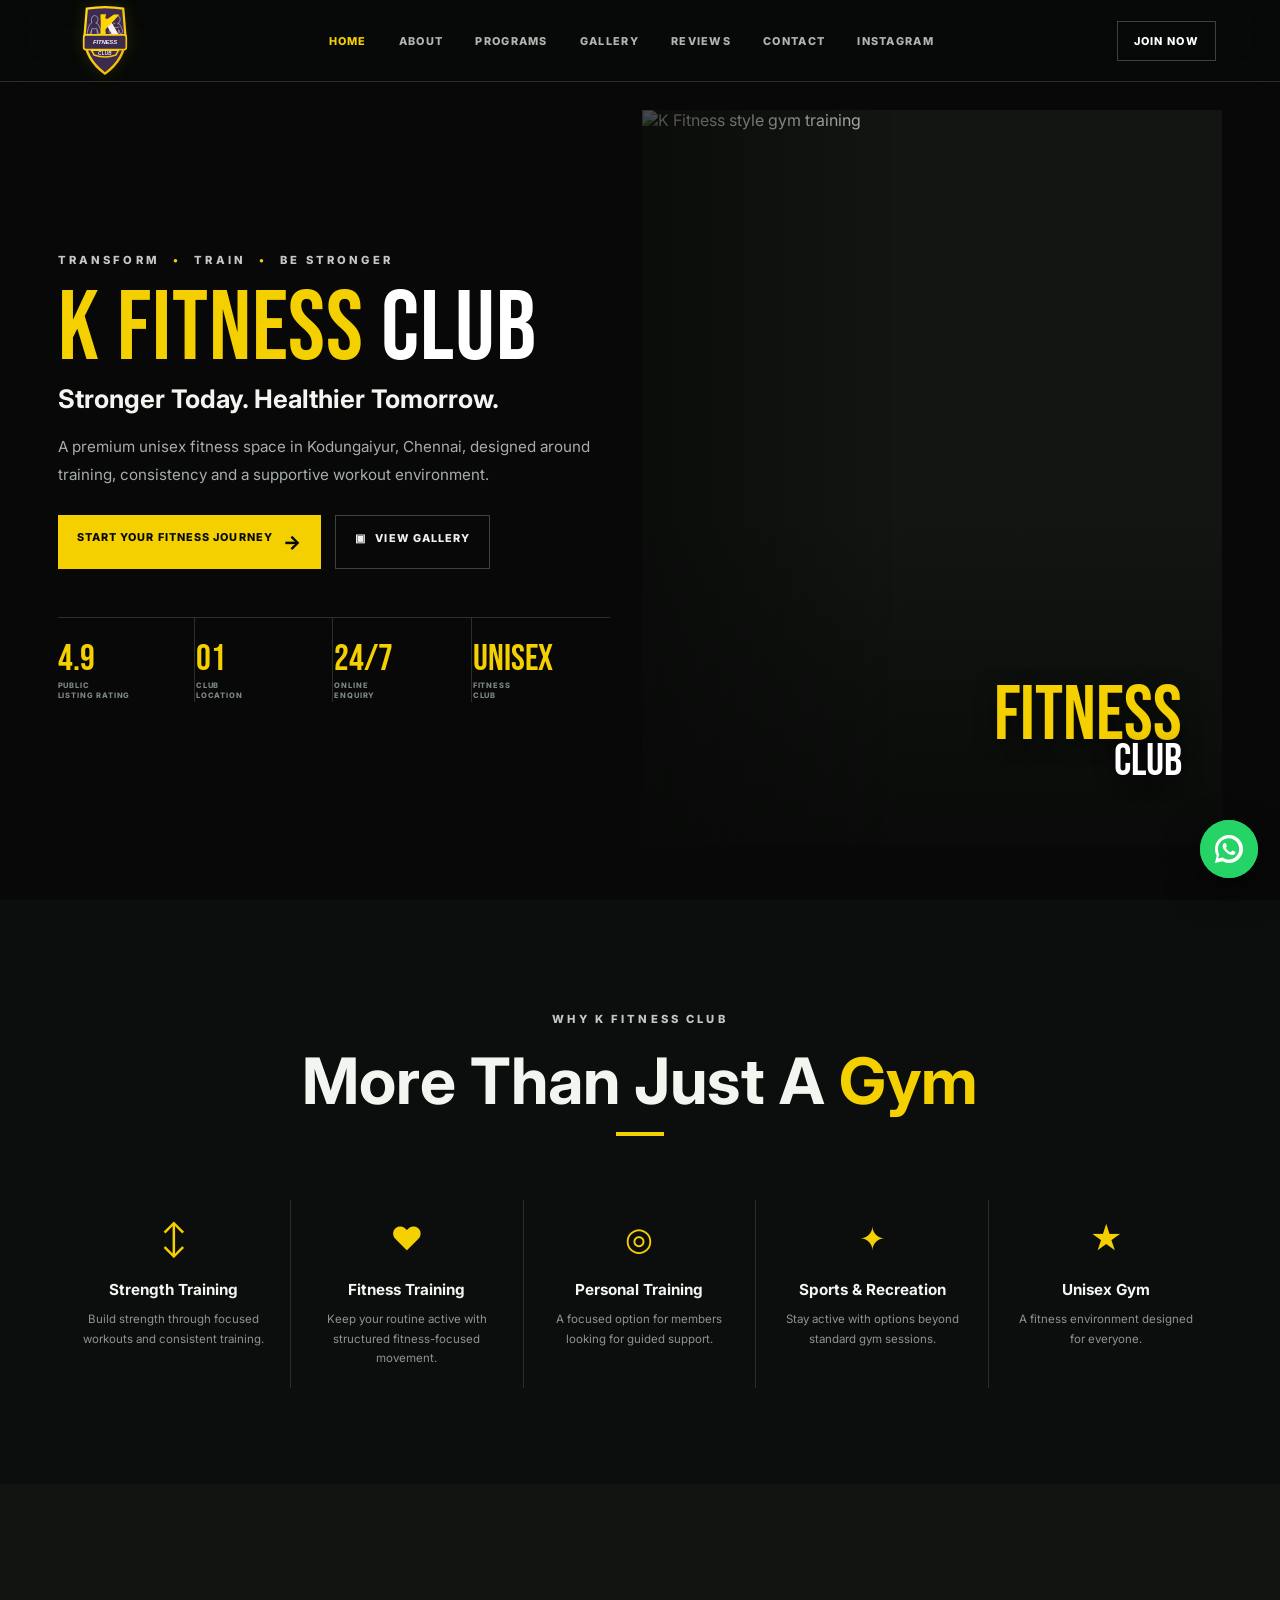
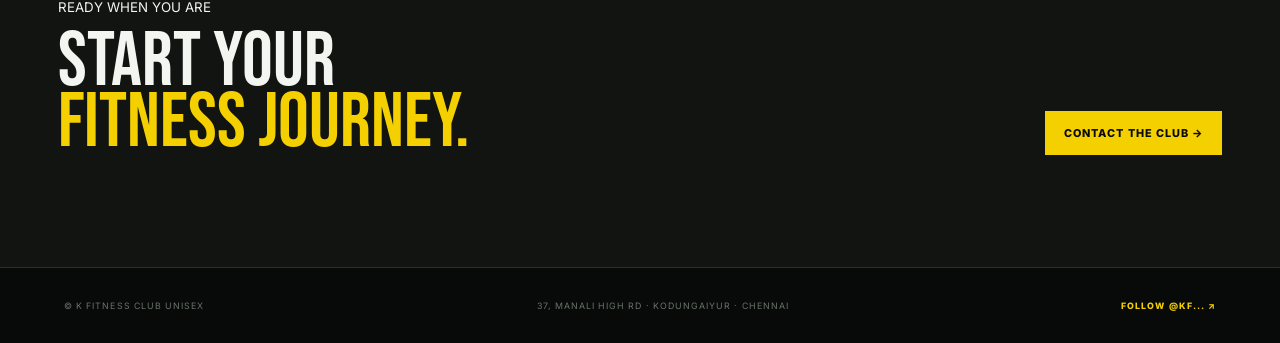
==== commit 45a0bbcf: "Replace floating button with WhatsApp SVG icon" ====
--- a/index.html
+++ b/index.html
@@ -41,5 +41,5 @@
 <section class="home-cta"><div><small>READY WHEN YOU ARE</small><h2>START YOUR<br><em>FITNESS JOURNEY.</em></h2></div><a class="primary" href="contact.html">CONTACT THE CLUB →</a></section>
 </main>
 <footer><span>© K FITNESS CLUB UNISEX</span><span>37, MANALI HIGH RD · KODUNGAIYUR · CHENNAI</span><a class="footer-insta" href="https://www.instagram.com/kfitnessclub_kodungaiyur/?stkn=MW01eGYybTQ4b3J2Yw==" target="_blank" rel="noopener">FOLLOW @KF... ↗</a></footer>
-<a class="wa" href="https://wa.me/919080584625?text=Hi%20K%20Fitness%20Club%2C%20I%27d%20like%20to%20know%20more." aria-label="WhatsApp">⌕</a>
+<a class="wa" href="https://wa.me/919080584625?text=Hi%20K%20Fitness%20Club%2C%20I%27d%20like%20to%20know%20more." aria-label="WhatsApp"><img src="whatsapp.svg" alt="WhatsApp"></a>
 <script src="script.js"></script></body></html>
--- a/styles.css
+++ b/styles.css
@@ -1 +1 @@
-*{box-sizing:border-box;margin:0;padding:0}html{scroll-behavior:smooth}body{background:#080a09;color:#f2f5f0;font-family:Inter,sans-serif;overflow-x:hidden}.nav{height:82px;padding:0 5vw;display:flex;align-items:center;justify-content:space-between;border-bottom:1px solid #293029;position:fixed;inset:0 0 auto;z-index:10;background:#080a09dd;backdrop-filter:blur(18px)}.brand{display:flex;align-items:center;text-decoration:none;color:#fff}.brand-logo{width:185px;height:auto;display:block}.brand b{font:2.5rem/1 'Bebas Neue';color:#f4d000}.brand span{font-size:.9rem;line-height:.8}.brand small{display:block;font-size:.45rem;letter-spacing:.2em;color:#7e887f;margin-top:4px}.nav nav{display:flex;gap:2rem}.nav nav a,.navcta{font-size:.68rem;font-weight:800;letter-spacing:.12em;text-decoration:none;color:#aeb7af}.nav nav a:hover{color:#f4d000}.navcta{border:1px solid #3a433b;padding:12px 16px;color:#fff}.menu{display:none;background:none;border:0;color:#fff;font-size:1.5rem}.hero{min-height:100vh;padding:140px 5vw 70px;display:grid;grid-template-columns:1fr 1fr;gap:5vw;align-items:center}.copy small,.section>small,.top small{font-size:.57rem;letter-spacing:.22em;color:#7e897f;font-weight:800}.copy h1{font:clamp(5.5rem,11vw,11rem)/.76 'Bebas Neue';margin:1.3rem 0}.copy em,h2 em,.gallery em,.statement em{color:#f4d000;font-style:normal}.copy p,.lead,.contact p{color:#a2aba4;line-height:1.8}.actions{display:flex;gap:12px;margin-top:2rem;flex-wrap:wrap}.primary,.outline{display:inline-flex;justify-content:center;padding:15px 19px;text-decoration:none;font-size:.68rem;font-weight:800;letter-spacing:.1em}.primary{background:#f4d000;color:#080a09}.outline{border:1px solid #3b443d;color:#eef2ed}.heroimg{height:72vh;min-height:500px;position:relative;overflow:hidden}.heroimg img{width:100%;height:100%;object-fit:cover;filter:contrast(1.08) saturate(.75)}.rating{position:absolute;left:22px;bottom:22px;background:#f4d000;color:#080a09;padding:14px 17px;display:flex;gap:12px;align-items:center}.rating b{font-size:2rem}.rating span{font-size:.5rem;font-weight:800;letter-spacing:.12em}.ticker{padding:20px 5vw;border-block:1px solid #293029;display:flex;justify-content:space-around;color:#707a71;font-size:.66rem;font-weight:800;letter-spacing:.2em}.ticker span:first-child{color:#f4d000}.section{padding:10vw 5vw}.about{display:grid;grid-template-columns:.65fr 1.35fr;gap:8vw}.about h2,.top h2,.contact h2{font:clamp(4rem,7vw,7.5rem)/.84 'Bebas Neue';margin:1.3rem 0 2rem}.lead{font-size:1.15rem;max-width:760px}.stats{display:flex;gap:5vw;border-top:1px solid #293029;margin-top:3rem;padding-top:2rem}.stats div{display:flex;flex-direction:column}.stats b{font:3rem 'Bebas Neue';color:#f4d000}.stats span,.note{font-size:.52rem;letter-spacing:.13em;color:#727c73}.note{line-height:1.7;margin-top:1rem}.dark{background:#101411}.top{display:flex;justify-content:space-between;align-items:end;margin-bottom:4rem}.top h2{text-align:right;margin:0}.grid{display:grid;grid-template-columns:repeat(4,1fr);border-top:1px solid #293029}.grid article{padding:2rem 1.5rem 2.5rem;border-right:1px solid #293029;min-height:290px;display:flex;flex-direction:column}.grid article:last-child{border:0}.grid article>b{color:#f4d000;font-size:.6rem}.grid h3{font-size:1.1rem;line-height:1.05;margin:3rem 0 1rem}.grid p{font-size:.82rem;line-height:1.7;color:#89938b}.grid a{margin-top:auto;color:#f4d000;text-decoration:none;font-size:.58rem;font-weight:800;letter-spacing:.12em}.gallery{margin-top:2.5rem;display:grid;grid-template-columns:1.1fr .9fr .9fr;gap:12px}.gallery img{width:100%;height:350px;object-fit:cover}.gallery .tall{height:550px;grid-row:span 2}.gallery div{background:#f4d000;color:#080a09;min-height:188px;padding:2rem;font:3.2rem/.84 'Bebas Neue';display:flex;flex-direction:column;justify-content:end}.gallery div em{color:#080a09}.statement{padding:10vw 5vw;background:#151a16;text-align:center}.statement>span{font:5rem Georgia;color:#f4d000}.statement h2{font:clamp(4rem,8vw,8rem)/.8 'Bebas Neue';margin:1rem 0 2rem}.statement small{font-size:.53rem;letter-spacing:.2em;color:#7a847b}.contact{display:grid;grid-template-columns:1fr .7fr;gap:8vw;align-items:end}.contact h2{margin:1.3rem 0 1.5rem}.card{border:1px solid #333b34;padding:2rem;display:flex;flex-direction:column;gap:1rem}.card small{font-size:.55rem;letter-spacing:.18em;color:#7b867d}.phone{font-size:1.4rem;font-weight:800;text-decoration:none;color:#f2f5f0}.card .primary{margin-top:1rem}.card a{width:100%}footer{border-top:1px solid #293029;padding:2rem 5vw;display:flex;justify-content:space-between;align-items:center;color:#69736a;font-size:.55rem;letter-spacing:.12em}.wa{position:fixed;right:22px;bottom:22px;width:58px;height:58px;border-radius:50%;display:grid;place-items:center;background:#25d366;color:#fff;text-decoration:none;font-size:1.6rem;z-index:20;box-shadow:0 12px 35px #0008}.mobile{display:none}@media(max-width:900px){.nav nav,.navcta{display:none}.menu{display:block}.hero{grid-template-columns:1fr;padding-top:125px}.heroimg{height:55vh}.about,.contact{grid-template-columns:1fr;gap:3rem}.grid{grid-template-columns:1fr 1fr}.grid article{border-bottom:1px solid #293029}.gallery{grid-template-columns:1fr 1fr}.gallery .tall{height:350px;grid-row:auto}.gallery div{grid-column:span 2}.mobile{position:fixed;inset:82px 0 0;background:#080a09;z-index:9;padding:35px 5vw;display:flex;flex-direction:column;gap:1.5rem;transform:translateX(100%);transition:.3s}.mobile.open{transform:none}.mobile a{font:3.5rem 'Bebas Neue';text-decoration:none;color:#fff}}@media(max-width:560px){.nav{height:72px}.hero{padding:105px 5vw 65px;display:block}.copy h1{font-size:5.5rem}.heroimg{margin-top:2.5rem;height:58vh}.actions a{width:100%}.ticker{justify-content:flex-start;gap:15px;overflow:hidden;white-space:nowrap}.ticker span:nth-of-type(n+3){display:none}.section{padding:18vw 5vw}.about h2,.top h2,.contact h2{font-size:4.2rem}.top{display:block}.top h2{text-align:left;margin-top:1rem}.stats{gap:1.5rem}.stats b{font-size:2.4rem}.grid{grid-template-columns:1fr}.grid article{border-right:0}.gallery{grid-template-columns:1fr}.gallery img,.gallery .tall{height:320px}.gallery div{grid-column:auto;min-height:220px}.statement h2{font-size:4.5rem}footer{flex-direction:column;gap:1rem;align-items:flex-start}.wa{right:16px;bottom:16px;width:54px;height:54px}}.reviews-section{background:#0c0f0d}.review-head{display:flex;justify-content:space-between;align-items:center;border-block:1px solid #293029;padding:2rem 0;margin-bottom:1.5rem}.review-head div{display:flex;align-items:center;gap:1rem;flex-wrap:wrap}.review-head strong{font:4rem 'Bebas Neue';color:#f4d000}.review-head span{color:#f4d000;letter-spacing:.15em}.review-head small{font-size:.52rem;letter-spacing:.13em;color:#727c73}.review-grid{display:grid;grid-template-columns:repeat(3,1fr);gap:14px}.review-card{background:#151a16;border:1px solid #293029;padding:1.8rem;min-height:220px;display:flex;flex-direction:column}.review-stars{color:#f4d000;letter-spacing:.1em}.review-stars span{color:#4b554d}.review-card p{color:#dce2dd;line-height:1.7;margin:1.3rem 0 1.5rem}.review-card b{font-size:.75rem}.review-card small{color:#68736a;font-size:.48rem;letter-spacing:.14em;margin-top:.35rem}.review-add{margin-top:2rem;border:1px solid #293029;padding:2rem;display:grid;grid-template-columns:1fr 1fr;gap:3rem}.review-add h3{font:3rem 'Bebas Neue';margin:1rem 0}.review-add p{color:#7f8981;line-height:1.7;font-size:.8rem}.review-add form{display:flex;flex-direction:column;gap:10px}.review-add input,.review-add select,.review-add textarea{background:#080a09;border:1px solid #343d35;color:#fff;padding:14px;font:inherit}.review-add textarea{min-height:110px;resize:vertical}.review-add .primary{border:0;cursor:pointer}.mobile a[href="#reviews"]{display:block}@media(max-width:900px){.review-grid{grid-template-columns:1fr 1fr}.review-add{grid-template-columns:1fr}}@media(max-width:560px){.review-head{align-items:flex-start;flex-direction:column;gap:1.5rem}.review-head .outline{width:100%}.review-grid{grid-template-columns:1fr}.review-add{padding:1.3rem}.review-add h3{font-size:2.7rem}}.gallery-grid{display:grid;grid-template-columns:1.2fr .8fr .8fr;gap:12px}.photo{border:0;padding:0;background:#111;cursor:pointer;overflow:hidden;height:300px}.photo:first-child{height:520px;grid-row:span 2}.photo img{width:100%;height:100%;object-fit:cover;transition:transform .6s,filter .6s;filter:saturate(.8)}.photo:hover img{transform:scale(1.05);filter:saturate(1.05)}.gallery-statement{background:#f4d000;color:#080a09;min-height:188px;padding:2rem;font:3.2rem/.84 'Bebas Neue';display:flex;flex-direction:column;justify-content:end}.gallery-statement em{color:#080a09}.gallery-tools{margin-top:18px;border:1px solid #293029;padding:1.2rem 1.4rem;display:flex;justify-content:space-between;align-items:center;gap:20px}.gallery-tools small{font-size:.5rem;letter-spacing:.15em;color:#7b857d}.gallery-tools p{font-size:.75rem;color:#7d887f;margin-top:6px}.upload-btn{background:#f4d000;color:#080a09;padding:13px 17px;font-size:.62rem;font-weight:800;letter-spacing:.1em;cursor:pointer;white-space:nowrap}.uploaded-gallery{display:grid;grid-template-columns:repeat(4,1fr);gap:12px;margin-top:12px}.uploaded-gallery img{width:100%;height:190px;object-fit:cover;cursor:pointer}.lightbox{position:fixed;inset:0;background:#000e;z-index:100;display:none;place-items:center;padding:30px}.lightbox.open{display:grid}.lightbox img{max-width:95vw;max-height:88vh;object-fit:contain}.lightbox button{position:absolute;top:20px;right:25px;background:none;border:0;color:#fff;font-size:2rem;cursor:pointer}@media(max-width:900px){.gallery-grid{grid-template-columns:1fr 1fr}.photo:first-child{height:350px;grid-row:auto}.gallery-statement{grid-column:span 2}.uploaded-gallery{grid-template-columns:repeat(3,1fr)}}@media(max-width:560px){.gallery-grid{grid-template-columns:1fr}.gallery-statement{grid-column:auto;min-height:220px}.photo,.photo:first-child{height:320px}.gallery-tools{flex-direction:column;align-items:stretch}.upload-btn{text-align:center}.uploaded-gallery{grid-template-columns:1fr 1fr}.uploaded-gallery img{height:150px}}.review-summary{display:grid;grid-template-columns:.8fr 1fr 1.1fr;gap:2rem;border-block:1px solid #293029;padding:2rem 0;margin-bottom:1.5rem;align-items:center}.score-box{display:flex;flex-direction:column}.score-box strong{font:5rem/.8 'Bebas Neue';color:#f4d000}.score-box span{color:#f4d000;letter-spacing:.16em;margin:10px 0}.score-box small{font-size:.5rem;letter-spacing:.12em;color:#727c73}.bar-box{display:flex;flex-direction:column;gap:7px}.bar-box div{display:grid;grid-template-columns:12px 1fr;gap:8px;align-items:center;font-size:.55rem;color:#7b857d}.bar-box i{height:5px;background:#293029;display:block;overflow:hidden}.bar-box b{height:100%;background:#f4d000;display:block}.review-actions{display:flex;flex-direction:column;gap:9px}.review-actions a{width:100%;text-align:center}.review-card{position:relative}.review-card:before{content:'“';position:absolute;right:16px;top:8px;color:#293029;font:4rem Georgia}@media(max-width:900px){.review-summary{grid-template-columns:1fr 1fr}.review-actions{grid-column:span 2;flex-direction:row}.review-actions a{flex:1}}@media(max-width:560px){.review-summary{grid-template-columns:1fr}.review-actions{grid-column:auto;flex-direction:column}}.inner-hero{min-height:62vh;padding:160px 5vw 80px;display:flex;flex-direction:column;justify-content:end;border-bottom:1px solid #293029}.inner-hero h1{font:clamp(5rem,11vw,11rem)/.78 'Bebas Neue';margin:1.5rem 0}.inner-hero p{color:#8e9890;max-width:600px;line-height:1.8}.page-link{margin-top:18px}.nav nav a{white-space:nowrap}@media(max-width:1100px){.nav nav{gap:1rem}.nav nav a{font-size:.55rem}}.brand-logo{filter:drop-shadow(0 0 8px #f4d00022)}.primary{background:#f4d000;color:#080a09}.outline:hover{border-color:#f4d000;color:#f4d000}.nav nav a:hover{color:#f4d000}.rating{background:#f4d000}.stats b{color:#f4d000}.grid article>b,.grid a{color:#f4d000}.gallery-statement{background:#f4d000}.score-box strong,.score-box span,.bar-box b{color:#f4d000}.review-stars{color:#f4d000}.review-actions .primary{background:#f4d000}@media(max-width:560px){.brand-logo{width:145px}}/* Homepage showcase redesign */.nav .brand-logo{width:150px}.nav nav a.active{color:#f4d000}.showcase-hero{min-height:100vh;padding:110px 4.5vw 55px;display:grid;grid-template-columns:1fr 1.05fr;gap:2.5vw;align-items:stretch;background:#070807}.hero-copy{display:flex;flex-direction:column;justify-content:center;padding:4vw 0}.eyebrow,.section-kicker{font-size:.7rem;font-weight:800;letter-spacing:.28em;color:#c4c8c4}.eyebrow i{color:#f4d000;font-style:normal;margin:0 .5rem}.hero-copy h1{font:clamp(4.7rem,7.7vw,8.8rem)/.8 'Bebas Neue';margin:1.5rem 0 .8rem;letter-spacing:.01em}.hero-copy h1 span{color:#f4d000}.hero-copy h1 b{color:#fff;font-weight:400}.hero-copy h2{font-size:clamp(1.25rem,2vw,2.1rem);margin-bottom:1.2rem}.hero-copy p{max-width:640px;color:#a7aea8;line-height:1.8;font-size:.95rem}.hero-actions{display:flex;gap:14px;flex-wrap:wrap;margin-top:1.7rem}.hero-actions .primary span{font-size:1.2rem;margin-left:10px}.showcase-image{min-height:650px;position:relative;overflow:hidden;background:#121512}.showcase-image img{width:100%;height:100%;object-fit:cover;filter:brightness(.75) contrast(1.08) saturate(.85)}.image-overlay{position:absolute;inset:0;background:linear-gradient(90deg,#070807aa 0%,transparent 45%),linear-gradient(0deg,#070807cc,transparent 45%)}.image-caption{position:absolute;right:7%;bottom:9%;font:clamp(3rem,6vw,6.5rem)/.75 'Bebas Neue';text-align:right;color:#f4d000;text-shadow:0 5px 20px #0008}.image-caption b{display:block;color:#fff;font-weight:400;font-size:.58em}.hero-stats{display:grid;grid-template-columns:repeat(4,1fr);gap:1px;margin-top:3rem;border-top:1px solid #293029}.hero-stats div{padding:1.2rem 1rem 0 0;border-right:1px solid #293029}.hero-stats div:last-child{border:0}.hero-stats strong{display:block;color:#f4d000;font:2.3rem 'Bebas Neue'}.hero-stats small{display:block;color:#7d877e;font-size:.47rem;line-height:1.35;letter-spacing:.11em;font-weight:800}.why-section{padding:7rem 4.5vw 6rem;background:#0c0e0d;text-align:center}.why-section h2{font-size:clamp(3rem,5vw,5.5rem);margin:1rem 0 .8rem}.why-section h2 em{color:#f4d000;font-style:normal}.yellow-line{width:48px;height:4px;background:#f4d000;margin:0 auto 4rem}.why-grid{display:grid;grid-template-columns:repeat(5,1fr);max-width:1400px;margin:auto}.why-grid article{padding:1.2rem 1.5rem;border-right:1px solid #293029}.why-grid article:last-child{border:0}.icon{font-size:2rem;color:#f4d000;height:45px}.why-grid h3{font-size:.95rem;margin:1rem 0 .7rem}.why-grid p{font-size:.72rem;line-height:1.7;color:#8b958d}.home-cta{padding:7rem 4.5vw;display:flex;justify-content:space-between;align-items:end;background:#111411}.home-cta h2{font:clamp(3.8rem,6vw,6.5rem)/.8 'Bebas Neue';margin-top:1rem}.home-cta em{color:#f4d000;font-style:normal}@media(max-width:1100px){.showcase-hero{grid-template-columns:1fr}.showcase-image{min-height:520px}.why-grid{grid-template-columns:repeat(3,1fr)}.why-grid article:nth-child(3){border-right:0}.why-grid article{border-bottom:1px solid #293029}.home-cta{gap:2rem}}@media(max-width:700px){.showcase-hero{padding:95px 5vw 45px}.hero-copy{padding:2rem 0}.hero-copy h1{font-size:5.2rem}.hero-stats{grid-template-columns:1fr 1fr}.showcase-image{min-height:430px}.why-section{padding:5rem 5vw}.why-grid{grid-template-columns:1fr}.why-grid article,.why-grid article:nth-child(3){border-right:0;padding:1.6rem 0}.home-cta{display:block;padding:5rem 5vw}.home-cta .primary{margin-top:2rem;width:100%}}.nav .brand-logo{width:82px!important;max-width:82px;height:auto;max-height:70px;object-fit:contain;display:block}@media(max-width:700px){.nav .brand-logo{width:64px!important;max-width:64px;max-height:58px}}+*{box-sizing:border-box;margin:0;padding:0}html{scroll-behavior:smooth}body{background:#080a09;color:#f2f5f0;font-family:Inter,sans-serif;overflow-x:hidden}.nav{height:82px;padding:0 5vw;display:flex;align-items:center;justify-content:space-between;border-bottom:1px solid #293029;position:fixed;inset:0 0 auto;z-index:10;background:#080a09dd;backdrop-filter:blur(18px)}.brand{display:flex;align-items:center;text-decoration:none;color:#fff}.brand-logo{width:185px;height:auto;display:block}.brand b{font:2.5rem/1 'Bebas Neue';color:#f4d000}.brand span{font-size:.9rem;line-height:.8}.brand small{display:block;font-size:.45rem;letter-spacing:.2em;color:#7e887f;margin-top:4px}.nav nav{display:flex;gap:2rem}.nav nav a,.navcta{font-size:.68rem;font-weight:800;letter-spacing:.12em;text-decoration:none;color:#aeb7af}.nav nav a:hover{color:#f4d000}.navcta{border:1px solid #3a433b;padding:12px 16px;color:#fff}.menu{display:none;background:none;border:0;color:#fff;font-size:1.5rem}.hero{min-height:100vh;padding:140px 5vw 70px;display:grid;grid-template-columns:1fr 1fr;gap:5vw;align-items:center}.copy small,.section>small,.top small{font-size:.57rem;letter-spacing:.22em;color:#7e897f;font-weight:800}.copy h1{font:clamp(5.5rem,11vw,11rem)/.76 'Bebas Neue';margin:1.3rem 0}.copy em,h2 em,.gallery em,.statement em{color:#f4d000;font-style:normal}.copy p,.lead,.contact p{color:#a2aba4;line-height:1.8}.actions{display:flex;gap:12px;margin-top:2rem;flex-wrap:wrap}.primary,.outline{display:inline-flex;justify-content:center;padding:15px 19px;text-decoration:none;font-size:.68rem;font-weight:800;letter-spacing:.1em}.primary{background:#f4d000;color:#080a09}.outline{border:1px solid #3b443d;color:#eef2ed}.heroimg{height:72vh;min-height:500px;position:relative;overflow:hidden}.heroimg img{width:100%;height:100%;object-fit:cover;filter:contrast(1.08) saturate(.75)}.rating{position:absolute;left:22px;bottom:22px;background:#f4d000;color:#080a09;padding:14px 17px;display:flex;gap:12px;align-items:center}.rating b{font-size:2rem}.rating span{font-size:.5rem;font-weight:800;letter-spacing:.12em}.ticker{padding:20px 5vw;border-block:1px solid #293029;display:flex;justify-content:space-around;color:#707a71;font-size:.66rem;font-weight:800;letter-spacing:.2em}.ticker span:first-child{color:#f4d000}.section{padding:10vw 5vw}.about{display:grid;grid-template-columns:.65fr 1.35fr;gap:8vw}.about h2,.top h2,.contact h2{font:clamp(4rem,7vw,7.5rem)/.84 'Bebas Neue';margin:1.3rem 0 2rem}.lead{font-size:1.15rem;max-width:760px}.stats{display:flex;gap:5vw;border-top:1px solid #293029;margin-top:3rem;padding-top:2rem}.stats div{display:flex;flex-direction:column}.stats b{font:3rem 'Bebas Neue';color:#f4d000}.stats span,.note{font-size:.52rem;letter-spacing:.13em;color:#727c73}.note{line-height:1.7;margin-top:1rem}.dark{background:#101411}.top{display:flex;justify-content:space-between;align-items:end;margin-bottom:4rem}.top h2{text-align:right;margin:0}.grid{display:grid;grid-template-columns:repeat(4,1fr);border-top:1px solid #293029}.grid article{padding:2rem 1.5rem 2.5rem;border-right:1px solid #293029;min-height:290px;display:flex;flex-direction:column}.grid article:last-child{border:0}.grid article>b{color:#f4d000;font-size:.6rem}.grid h3{font-size:1.1rem;line-height:1.05;margin:3rem 0 1rem}.grid p{font-size:.82rem;line-height:1.7;color:#89938b}.grid a{margin-top:auto;color:#f4d000;text-decoration:none;font-size:.58rem;font-weight:800;letter-spacing:.12em}.gallery{margin-top:2.5rem;display:grid;grid-template-columns:1.1fr .9fr .9fr;gap:12px}.gallery img{width:100%;height:350px;object-fit:cover}.gallery .tall{height:550px;grid-row:span 2}.gallery div{background:#f4d000;color:#080a09;min-height:188px;padding:2rem;font:3.2rem/.84 'Bebas Neue';display:flex;flex-direction:column;justify-content:end}.gallery div em{color:#080a09}.statement{padding:10vw 5vw;background:#151a16;text-align:center}.statement>span{font:5rem Georgia;color:#f4d000}.statement h2{font:clamp(4rem,8vw,8rem)/.8 'Bebas Neue';margin:1rem 0 2rem}.statement small{font-size:.53rem;letter-spacing:.2em;color:#7a847b}.contact{display:grid;grid-template-columns:1fr .7fr;gap:8vw;align-items:end}.contact h2{margin:1.3rem 0 1.5rem}.card{border:1px solid #333b34;padding:2rem;display:flex;flex-direction:column;gap:1rem}.card small{font-size:.55rem;letter-spacing:.18em;color:#7b867d}.phone{font-size:1.4rem;font-weight:800;text-decoration:none;color:#f2f5f0}.card .primary{margin-top:1rem}.card a{width:100%}footer{border-top:1px solid #293029;padding:2rem 5vw;display:flex;justify-content:space-between;align-items:center;color:#69736a;font-size:.55rem;letter-spacing:.12em}.wa{position:fixed;right:22px;bottom:22px;width:58px;height:58px;border-radius:50%;display:grid;place-items:center;background:#25d366;color:#fff;text-decoration:none;font-size:1.6rem;z-index:20;box-shadow:0 12px 35px #0008}.mobile{display:none}@media(max-width:900px){.nav nav,.navcta{display:none}.menu{display:block}.hero{grid-template-columns:1fr;padding-top:125px}.heroimg{height:55vh}.about,.contact{grid-template-columns:1fr;gap:3rem}.grid{grid-template-columns:1fr 1fr}.grid article{border-bottom:1px solid #293029}.gallery{grid-template-columns:1fr 1fr}.gallery .tall{height:350px;grid-row:auto}.gallery div{grid-column:span 2}.mobile{position:fixed;inset:82px 0 0;background:#080a09;z-index:9;padding:35px 5vw;display:flex;flex-direction:column;gap:1.5rem;transform:translateX(100%);transition:.3s}.mobile.open{transform:none}.mobile a{font:3.5rem 'Bebas Neue';text-decoration:none;color:#fff}}@media(max-width:560px){.nav{height:72px}.hero{padding:105px 5vw 65px;display:block}.copy h1{font-size:5.5rem}.heroimg{margin-top:2.5rem;height:58vh}.actions a{width:100%}.ticker{justify-content:flex-start;gap:15px;overflow:hidden;white-space:nowrap}.ticker span:nth-of-type(n+3){display:none}.section{padding:18vw 5vw}.about h2,.top h2,.contact h2{font-size:4.2rem}.top{display:block}.top h2{text-align:left;margin-top:1rem}.stats{gap:1.5rem}.stats b{font-size:2.4rem}.grid{grid-template-columns:1fr}.grid article{border-right:0}.gallery{grid-template-columns:1fr}.gallery img,.gallery .tall{height:320px}.gallery div{grid-column:auto;min-height:220px}.statement h2{font-size:4.5rem}footer{flex-direction:column;gap:1rem;align-items:flex-start}.wa{right:16px;bottom:16px;width:54px;height:54px}}.reviews-section{background:#0c0f0d}.review-head{display:flex;justify-content:space-between;align-items:center;border-block:1px solid #293029;padding:2rem 0;margin-bottom:1.5rem}.review-head div{display:flex;align-items:center;gap:1rem;flex-wrap:wrap}.review-head strong{font:4rem 'Bebas Neue';color:#f4d000}.review-head span{color:#f4d000;letter-spacing:.15em}.review-head small{font-size:.52rem;letter-spacing:.13em;color:#727c73}.review-grid{display:grid;grid-template-columns:repeat(3,1fr);gap:14px}.review-card{background:#151a16;border:1px solid #293029;padding:1.8rem;min-height:220px;display:flex;flex-direction:column}.review-stars{color:#f4d000;letter-spacing:.1em}.review-stars span{color:#4b554d}.review-card p{color:#dce2dd;line-height:1.7;margin:1.3rem 0 1.5rem}.review-card b{font-size:.75rem}.review-card small{color:#68736a;font-size:.48rem;letter-spacing:.14em;margin-top:.35rem}.review-add{margin-top:2rem;border:1px solid #293029;padding:2rem;display:grid;grid-template-columns:1fr 1fr;gap:3rem}.review-add h3{font:3rem 'Bebas Neue';margin:1rem 0}.review-add p{color:#7f8981;line-height:1.7;font-size:.8rem}.review-add form{display:flex;flex-direction:column;gap:10px}.review-add input,.review-add select,.review-add textarea{background:#080a09;border:1px solid #343d35;color:#fff;padding:14px;font:inherit}.review-add textarea{min-height:110px;resize:vertical}.review-add .primary{border:0;cursor:pointer}.mobile a[href="#reviews"]{display:block}@media(max-width:900px){.review-grid{grid-template-columns:1fr 1fr}.review-add{grid-template-columns:1fr}}@media(max-width:560px){.review-head{align-items:flex-start;flex-direction:column;gap:1.5rem}.review-head .outline{width:100%}.review-grid{grid-template-columns:1fr}.review-add{padding:1.3rem}.review-add h3{font-size:2.7rem}}.gallery-grid{display:grid;grid-template-columns:1.2fr .8fr .8fr;gap:12px}.photo{border:0;padding:0;background:#111;cursor:pointer;overflow:hidden;height:300px}.photo:first-child{height:520px;grid-row:span 2}.photo img{width:100%;height:100%;object-fit:cover;transition:transform .6s,filter .6s;filter:saturate(.8)}.photo:hover img{transform:scale(1.05);filter:saturate(1.05)}.gallery-statement{background:#f4d000;color:#080a09;min-height:188px;padding:2rem;font:3.2rem/.84 'Bebas Neue';display:flex;flex-direction:column;justify-content:end}.gallery-statement em{color:#080a09}.gallery-tools{margin-top:18px;border:1px solid #293029;padding:1.2rem 1.4rem;display:flex;justify-content:space-between;align-items:center;gap:20px}.gallery-tools small{font-size:.5rem;letter-spacing:.15em;color:#7b857d}.gallery-tools p{font-size:.75rem;color:#7d887f;margin-top:6px}.upload-btn{background:#f4d000;color:#080a09;padding:13px 17px;font-size:.62rem;font-weight:800;letter-spacing:.1em;cursor:pointer;white-space:nowrap}.uploaded-gallery{display:grid;grid-template-columns:repeat(4,1fr);gap:12px;margin-top:12px}.uploaded-gallery img{width:100%;height:190px;object-fit:cover;cursor:pointer}.lightbox{position:fixed;inset:0;background:#000e;z-index:100;display:none;place-items:center;padding:30px}.lightbox.open{display:grid}.lightbox img{max-width:95vw;max-height:88vh;object-fit:contain}.lightbox button{position:absolute;top:20px;right:25px;background:none;border:0;color:#fff;font-size:2rem;cursor:pointer}@media(max-width:900px){.gallery-grid{grid-template-columns:1fr 1fr}.photo:first-child{height:350px;grid-row:auto}.gallery-statement{grid-column:span 2}.uploaded-gallery{grid-template-columns:repeat(3,1fr)}}@media(max-width:560px){.gallery-grid{grid-template-columns:1fr}.gallery-statement{grid-column:auto;min-height:220px}.photo,.photo:first-child{height:320px}.gallery-tools{flex-direction:column;align-items:stretch}.upload-btn{text-align:center}.uploaded-gallery{grid-template-columns:1fr 1fr}.uploaded-gallery img{height:150px}}.review-summary{display:grid;grid-template-columns:.8fr 1fr 1.1fr;gap:2rem;border-block:1px solid #293029;padding:2rem 0;margin-bottom:1.5rem;align-items:center}.score-box{display:flex;flex-direction:column}.score-box strong{font:5rem/.8 'Bebas Neue';color:#f4d000}.score-box span{color:#f4d000;letter-spacing:.16em;margin:10px 0}.score-box small{font-size:.5rem;letter-spacing:.12em;color:#727c73}.bar-box{display:flex;flex-direction:column;gap:7px}.bar-box div{display:grid;grid-template-columns:12px 1fr;gap:8px;align-items:center;font-size:.55rem;color:#7b857d}.bar-box i{height:5px;background:#293029;display:block;overflow:hidden}.bar-box b{height:100%;background:#f4d000;display:block}.review-actions{display:flex;flex-direction:column;gap:9px}.review-actions a{width:100%;text-align:center}.review-card{position:relative}.review-card:before{content:'“';position:absolute;right:16px;top:8px;color:#293029;font:4rem Georgia}@media(max-width:900px){.review-summary{grid-template-columns:1fr 1fr}.review-actions{grid-column:span 2;flex-direction:row}.review-actions a{flex:1}}@media(max-width:560px){.review-summary{grid-template-columns:1fr}.review-actions{grid-column:auto;flex-direction:column}}.inner-hero{min-height:62vh;padding:160px 5vw 80px;display:flex;flex-direction:column;justify-content:end;border-bottom:1px solid #293029}.inner-hero h1{font:clamp(5rem,11vw,11rem)/.78 'Bebas Neue';margin:1.5rem 0}.inner-hero p{color:#8e9890;max-width:600px;line-height:1.8}.page-link{margin-top:18px}.nav nav a{white-space:nowrap}@media(max-width:1100px){.nav nav{gap:1rem}.nav nav a{font-size:.55rem}}.brand-logo{filter:drop-shadow(0 0 8px #f4d00022)}.primary{background:#f4d000;color:#080a09}.outline:hover{border-color:#f4d000;color:#f4d000}.nav nav a:hover{color:#f4d000}.rating{background:#f4d000}.stats b{color:#f4d000}.grid article>b,.grid a{color:#f4d000}.gallery-statement{background:#f4d000}.score-box strong,.score-box span,.bar-box b{color:#f4d000}.review-stars{color:#f4d000}.review-actions .primary{background:#f4d000}@media(max-width:560px){.brand-logo{width:145px}}/* Homepage showcase redesign */.nav .brand-logo{width:150px}.nav nav a.active{color:#f4d000}.showcase-hero{min-height:100vh;padding:110px 4.5vw 55px;display:grid;grid-template-columns:1fr 1.05fr;gap:2.5vw;align-items:stretch;background:#070807}.hero-copy{display:flex;flex-direction:column;justify-content:center;padding:4vw 0}.eyebrow,.section-kicker{font-size:.7rem;font-weight:800;letter-spacing:.28em;color:#c4c8c4}.eyebrow i{color:#f4d000;font-style:normal;margin:0 .5rem}.hero-copy h1{font:clamp(4.7rem,7.7vw,8.8rem)/.8 'Bebas Neue';margin:1.5rem 0 .8rem;letter-spacing:.01em}.hero-copy h1 span{color:#f4d000}.hero-copy h1 b{color:#fff;font-weight:400}.hero-copy h2{font-size:clamp(1.25rem,2vw,2.1rem);margin-bottom:1.2rem}.hero-copy p{max-width:640px;color:#a7aea8;line-height:1.8;font-size:.95rem}.hero-actions{display:flex;gap:14px;flex-wrap:wrap;margin-top:1.7rem}.hero-actions .primary span{font-size:1.2rem;margin-left:10px}.showcase-image{min-height:650px;position:relative;overflow:hidden;background:#121512}.showcase-image img{width:100%;height:100%;object-fit:cover;filter:brightness(.75) contrast(1.08) saturate(.85)}.image-overlay{position:absolute;inset:0;background:linear-gradient(90deg,#070807aa 0%,transparent 45%),linear-gradient(0deg,#070807cc,transparent 45%)}.image-caption{position:absolute;right:7%;bottom:9%;font:clamp(3rem,6vw,6.5rem)/.75 'Bebas Neue';text-align:right;color:#f4d000;text-shadow:0 5px 20px #0008}.image-caption b{display:block;color:#fff;font-weight:400;font-size:.58em}.hero-stats{display:grid;grid-template-columns:repeat(4,1fr);gap:1px;margin-top:3rem;border-top:1px solid #293029}.hero-stats div{padding:1.2rem 1rem 0 0;border-right:1px solid #293029}.hero-stats div:last-child{border:0}.hero-stats strong{display:block;color:#f4d000;font:2.3rem 'Bebas Neue'}.hero-stats small{display:block;color:#7d877e;font-size:.47rem;line-height:1.35;letter-spacing:.11em;font-weight:800}.why-section{padding:7rem 4.5vw 6rem;background:#0c0e0d;text-align:center}.why-section h2{font-size:clamp(3rem,5vw,5.5rem);margin:1rem 0 .8rem}.why-section h2 em{color:#f4d000;font-style:normal}.yellow-line{width:48px;height:4px;background:#f4d000;margin:0 auto 4rem}.why-grid{display:grid;grid-template-columns:repeat(5,1fr);max-width:1400px;margin:auto}.why-grid article{padding:1.2rem 1.5rem;border-right:1px solid #293029}.why-grid article:last-child{border:0}.icon{font-size:2rem;color:#f4d000;height:45px}.why-grid h3{font-size:.95rem;margin:1rem 0 .7rem}.why-grid p{font-size:.72rem;line-height:1.7;color:#8b958d}.home-cta{padding:7rem 4.5vw;display:flex;justify-content:space-between;align-items:end;background:#111411}.home-cta h2{font:clamp(3.8rem,6vw,6.5rem)/.8 'Bebas Neue';margin-top:1rem}.home-cta em{color:#f4d000;font-style:normal}@media(max-width:1100px){.showcase-hero{grid-template-columns:1fr}.showcase-image{min-height:520px}.why-grid{grid-template-columns:repeat(3,1fr)}.why-grid article:nth-child(3){border-right:0}.why-grid article{border-bottom:1px solid #293029}.home-cta{gap:2rem}}@media(max-width:700px){.showcase-hero{padding:95px 5vw 45px}.hero-copy{padding:2rem 0}.hero-copy h1{font-size:5.2rem}.hero-stats{grid-template-columns:1fr 1fr}.showcase-image{min-height:430px}.why-section{padding:5rem 5vw}.why-grid{grid-template-columns:1fr}.why-grid article,.why-grid article:nth-child(3){border-right:0;padding:1.6rem 0}.home-cta{display:block;padding:5rem 5vw}.home-cta .primary{margin-top:2rem;width:100%}}.nav .brand-logo{width:82px!important;max-width:82px;height:auto;max-height:70px;object-fit:contain;display:block}@media(max-width:700px){.nav .brand-logo{width:64px!important;max-width:64px;max-height:58px}}.nav nav{align-items:center}.nav nav a{transition:color .2s ease}.footer-insta{color:#f4d000;text-decoration:none;font-size:.55rem;letter-spacing:.12em;font-weight:800}.mobile a{color:#fff}.mobile a:hover{color:#f4d000}
